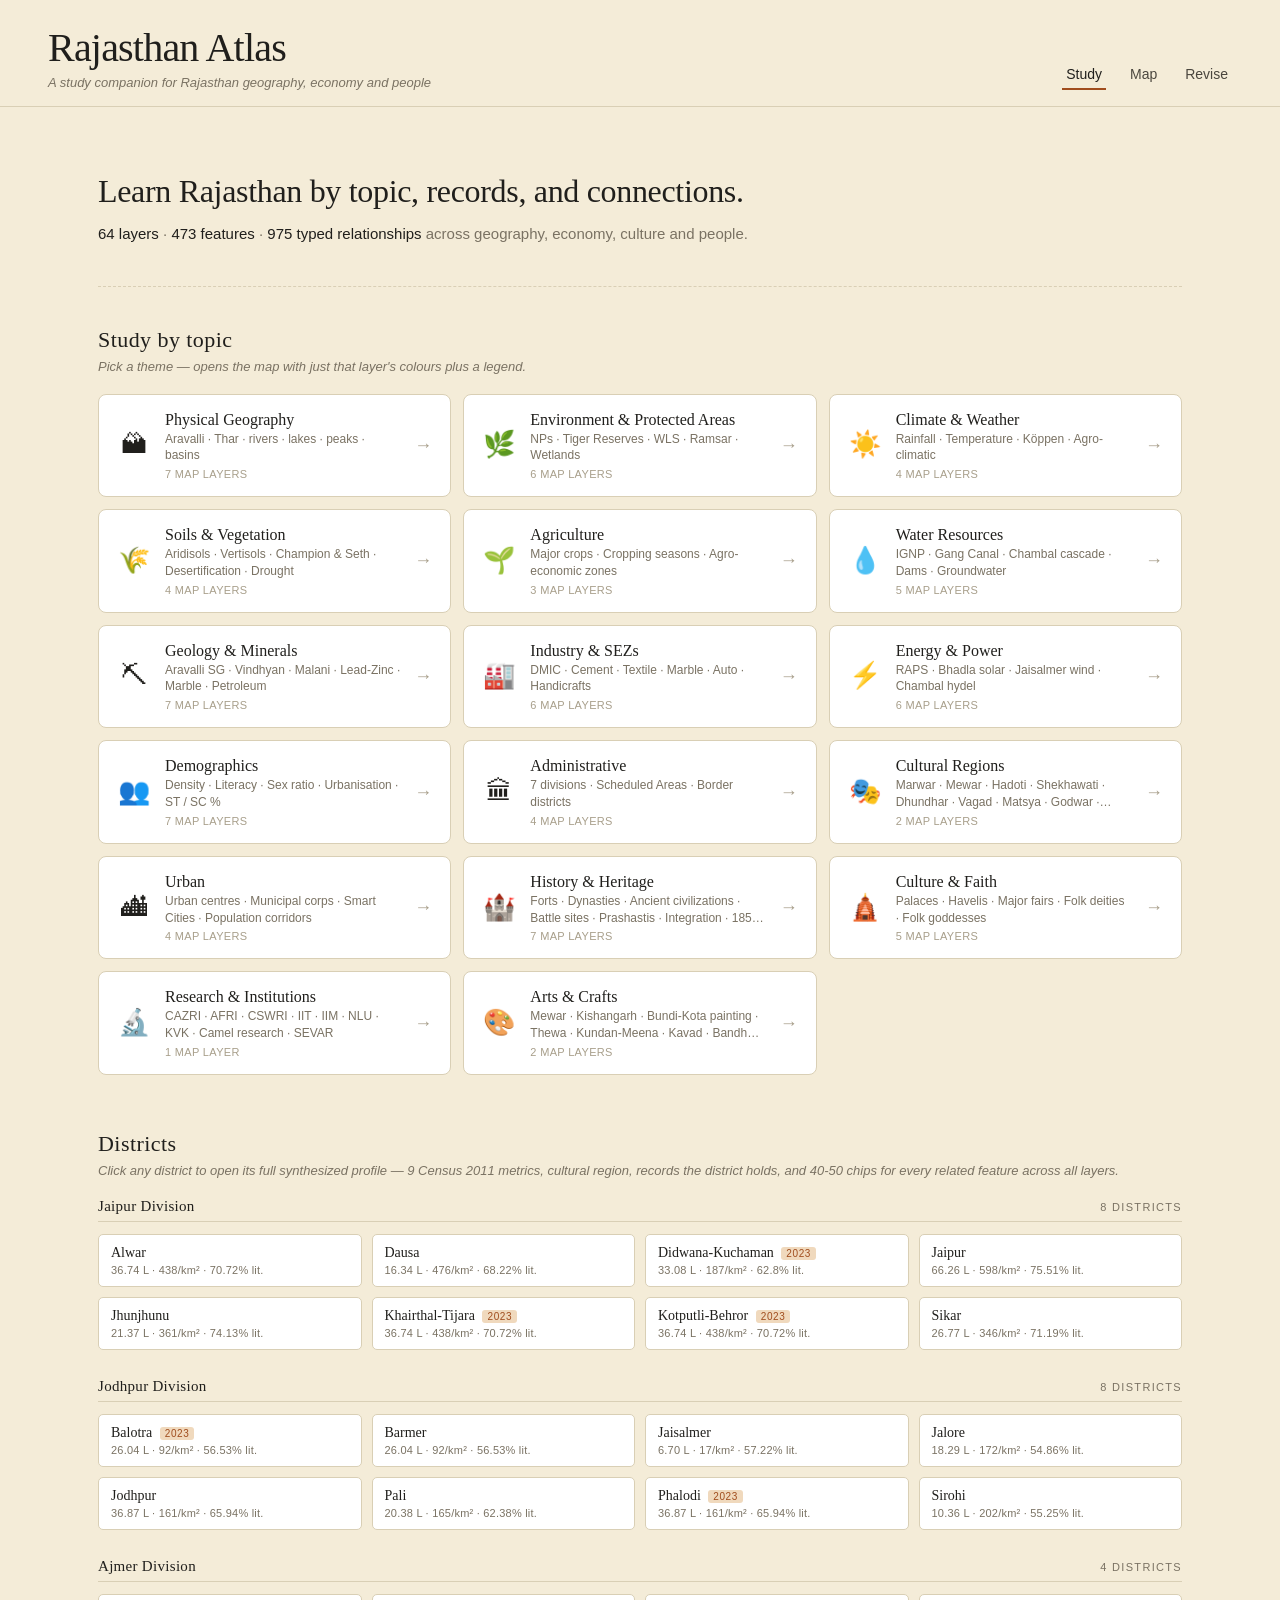
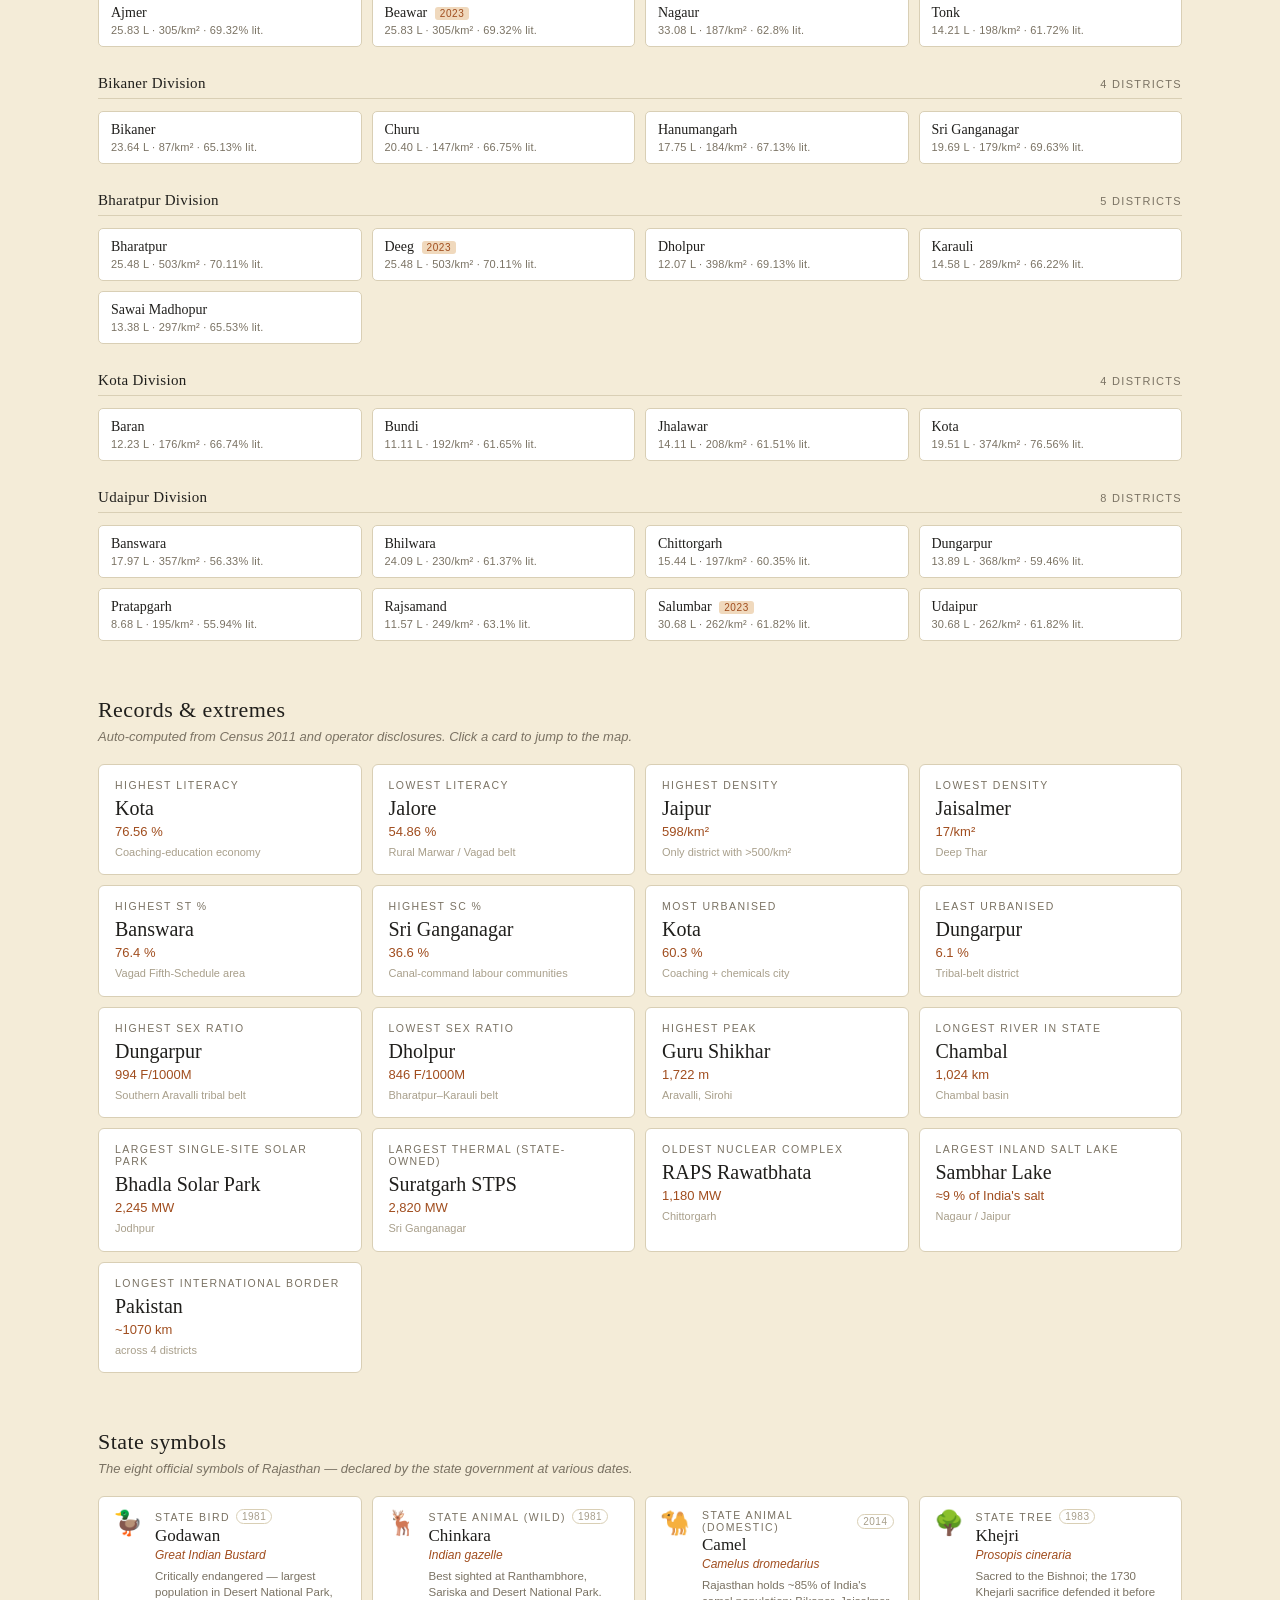
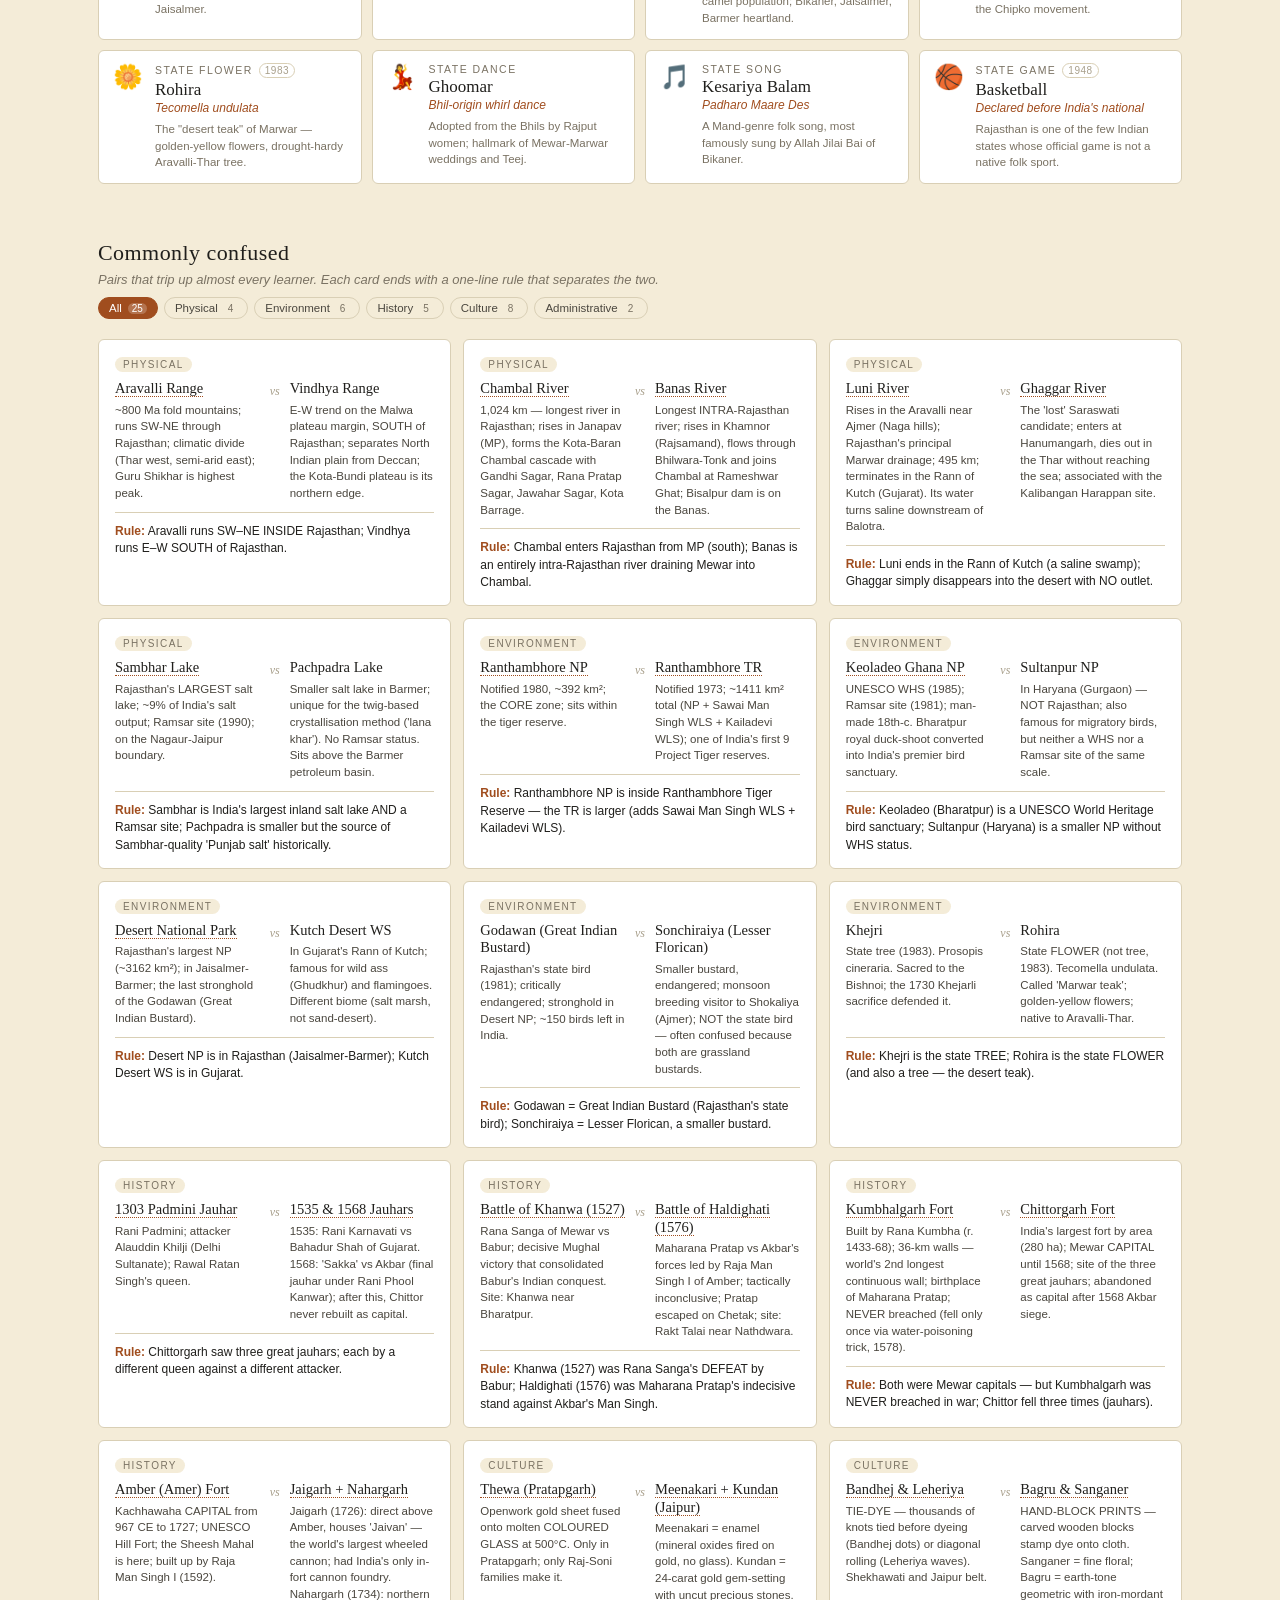
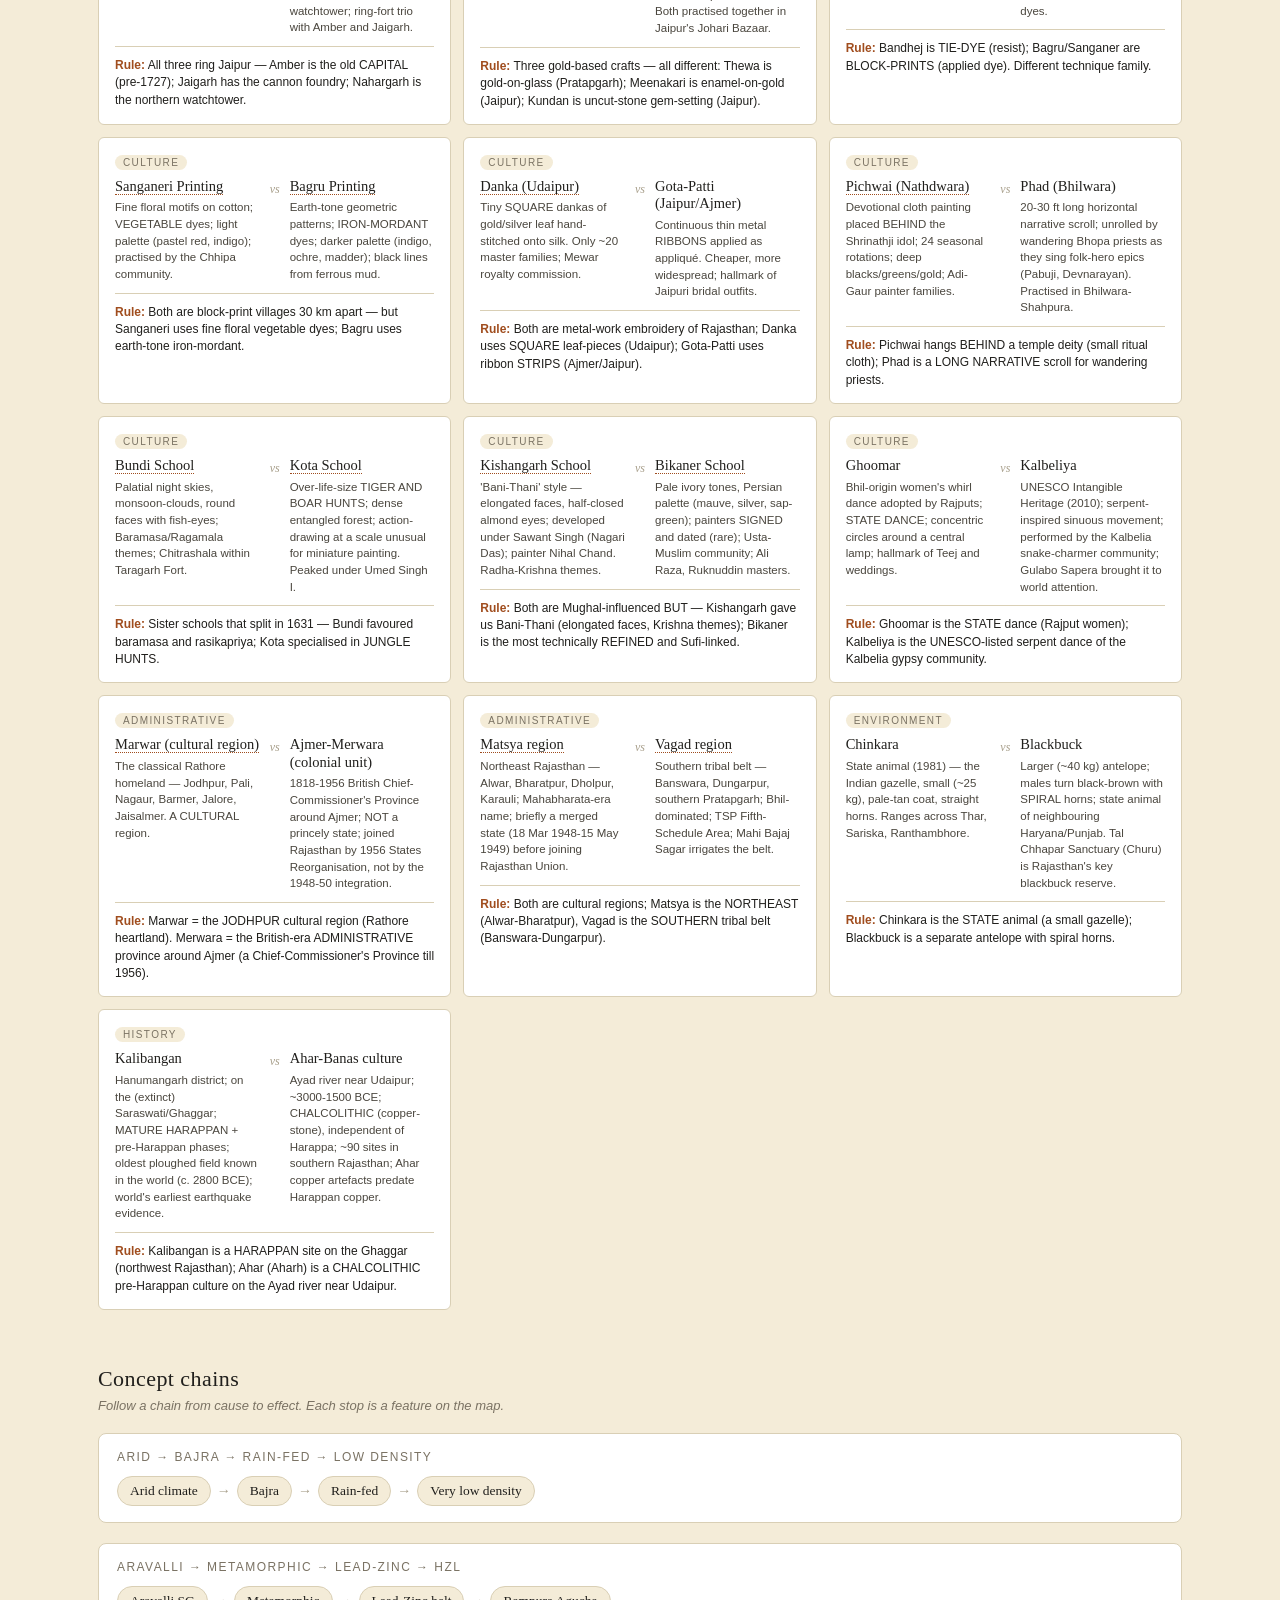
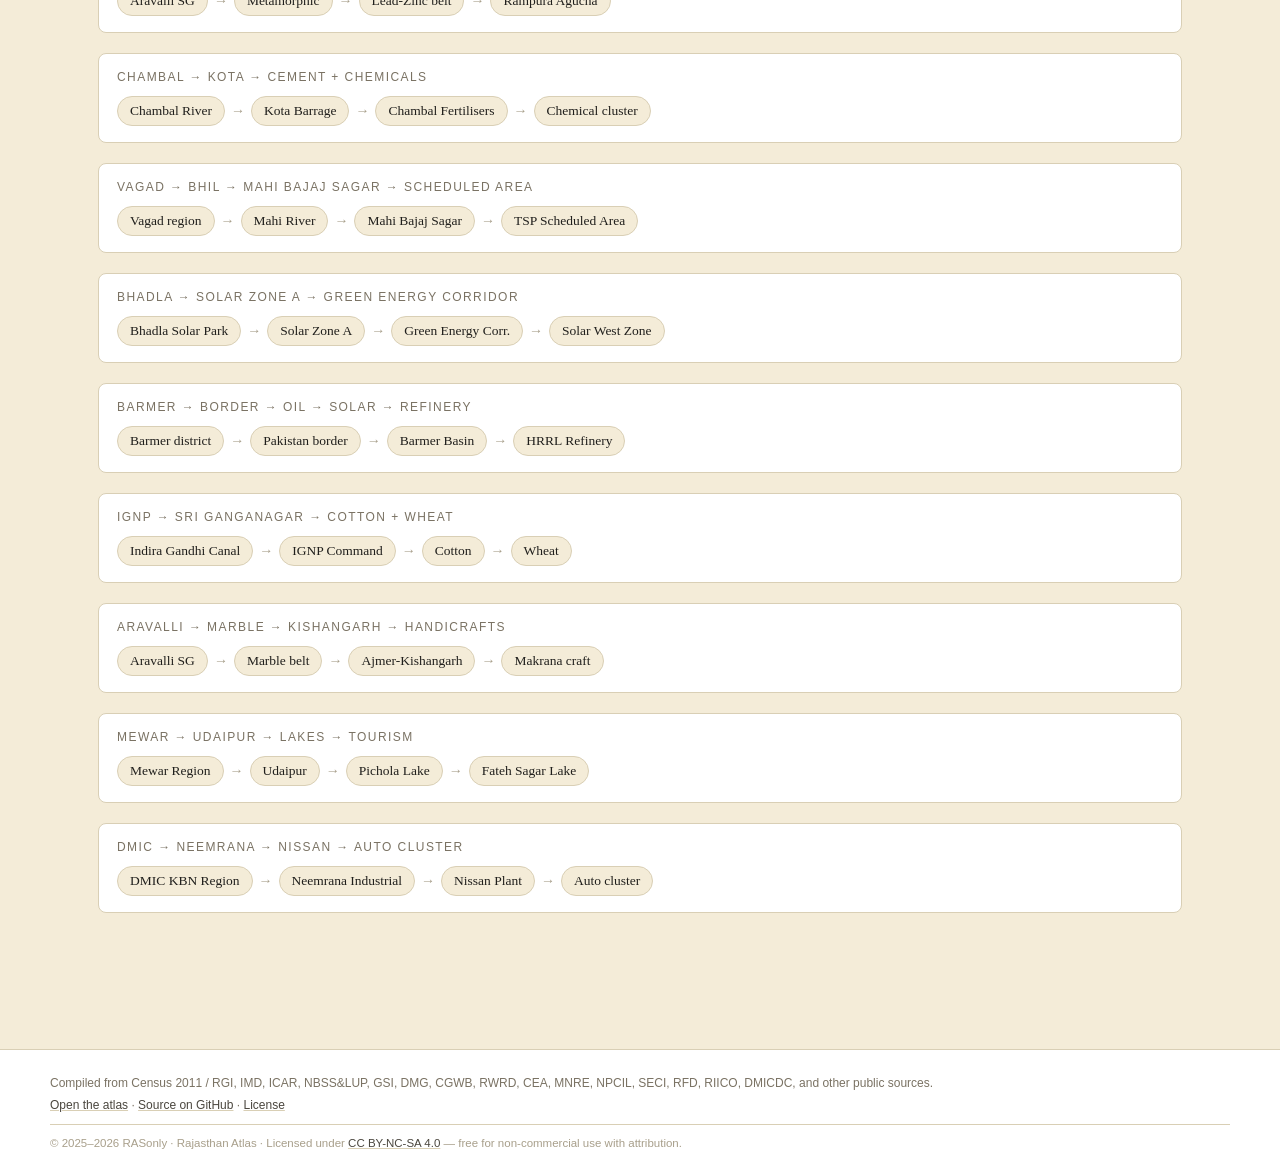
==== index.html @ 323b415a "Map: remove Presets tab; brand: RASonly across attribution Two related simplifications:  1. Map laye" ====
<!doctype html>
<html lang="en">
<head>
  <meta charset="utf-8" />
  <meta name="viewport" content="width=device-width, initial-scale=1" />
  <title>Rajasthan Atlas — Study Companion</title>
  <meta name="description" content="A study companion for Rajasthan geography, economy and people — 64 layers, 473 features, 975 cross-links." />

  <link rel="stylesheet" href="atlas/ui/styles/theme.css" />
  <link rel="stylesheet" href="atlas/ui/components/study.css" />
</head>
<body class="study-body">

  <header class="study-header">
    <div class="study-brand">
      <h1>Rajasthan Atlas</h1>
      <div class="study-subtitle">A study companion for Rajasthan geography, economy and people</div>
    </div>
    <nav class="study-nav">
      <a href="./" class="active">Study</a>
      <a href="./map.html">Map</a>
      <a href="./map.html?revise=1">Revise</a>
    </nav>
  </header>

  <main class="study-main">

    <section class="study-hero">
      <h2 class="study-hero-title">Learn Rajasthan by topic, records, and connections.</h2>
      <p class="study-hero-sub"><strong>64 layers</strong> · <strong>473 features</strong> · <strong>975 typed relationships</strong> across geography, economy, culture and people.</p>
    </section>

    <section class="study-section" id="topics-section">
      <div class="study-section-head">
        <h2>Study by topic</h2>
        <p class="study-section-hint">Pick a theme — opens the map with just that layer's colours plus a legend.</p>
      </div>
      <div class="topic-grid" id="topic-grid"></div>
    </section>

    <section class="study-section" id="districts-section">
      <div class="study-section-head">
        <h2>Districts</h2>
        <p class="study-section-hint">Click any district to open its full synthesized profile — 9 Census 2011 metrics, cultural region, records the district holds, and 40&#8209;50 chips for every related feature across all layers.</p>
      </div>
      <div class="district-directory" id="district-directory"></div>
    </section>

    <section class="study-section" id="records-section">
      <div class="study-section-head">
        <h2>Records &amp; extremes</h2>
        <p class="study-section-hint">Auto-computed from Census 2011 and operator disclosures. Click a card to jump to the map.</p>
      </div>
      <div class="record-grid" id="record-grid"></div>
    </section>

    <section class="study-section" id="symbols-section">
      <div class="study-section-head">
        <h2>State symbols</h2>
        <p class="study-section-hint">The eight official symbols of Rajasthan — declared by the state government at various dates.</p>
      </div>
      <div class="symbol-grid" id="symbol-grid"></div>
    </section>

    <section class="study-section" id="confusions-section">
      <div class="study-section-head">
        <h2>Commonly confused</h2>
        <p class="study-section-hint">Pairs that trip up almost every learner. Each card ends with a one-line rule that separates the two.</p>
        <div class="confusion-filters" id="confusion-filters"></div>
      </div>
      <div class="confusion-grid" id="confusion-grid"></div>
    </section>

    <section class="study-section" id="chains-section">
      <div class="study-section-head">
        <h2>Concept chains</h2>
        <p class="study-section-hint">Follow a chain from cause to effect. Each stop is a feature on the map.</p>
      </div>
      <div class="chain-list" id="chain-list"></div>
    </section>

  </main>

  <footer class="study-footer">
    <div class="study-footer-inner">
      <p>Compiled from Census 2011 / RGI, IMD, ICAR, NBSS&amp;LUP, GSI, DMG, CGWB, RWRD, CEA, MNRE, NPCIL, SECI, RFD, RIICO, DMICDC, and other public sources.</p>
      <p><a href="./map.html">Open the atlas</a> · <a href="https://github.com/thefundabox/Rajasthan-Atlas">Source on GitHub</a> · <a href="./LICENSE">License</a></p>
      <p class="study-footer-copyright">© 2025–2026 RASonly · Rajasthan Atlas · Licensed under <a href="https://creativecommons.org/licenses/by-nc-sa/4.0/" rel="license">CC BY-NC-SA 4.0</a> — free for non-commercial use with attribution.</p>
    </div>
  </footer>

  <script type="module" src="atlas/study/StudyHome.js"></script>
</body>
</html>
---- atlas/ui/styles/theme.css ----
/* ============================================================================
 * Design tokens — the single source of truth for colour, typography, spacing.
 * NatGeo-inspired warm-neutral base; muted spot colours for cartographic
 * identity; expressive strokes over saturated fills.
 * ==========================================================================*/

:root {
  /* -- Paper and ink --------------------------------------------------- */
  --paper:            #f4ecd8;   /* main paper substrate — warm cream */
  --paper-warm:       #ede2c4;   /* deeper paper — used behind cards */
  --paper-tinted:     #faf3e0;   /* faint tint for panels */
  --card:             #ffffff;
  --card-quiet:       #fbf6e9;   /* subtle card background */
  --map-bg:           #f7efdb;   /* the map's canvas */
  --water:            #d6e5ed;   /* pale water shade */

  --ink:              #201f1c;
  --ink-2:            #4a463e;   /* body secondary */
  --ink-3:            #7a7263;   /* meta */
  --ink-4:            #a89f8b;   /* faint */
  --ink-inv:          #ffffff;

  --hair:             #d9cfb5;   /* hairline dividers */
  --rule:             #b5a685;   /* stronger rule */
  --stroke-district:  #7a6c4f;

  /* -- Accent / cartographic identity --------------------------------- */
  --accent:           #a04d1e;   /* burnt sienna — attention accent */
  --accent-soft:      #e8c7a0;
  --gold:             #b8892c;   /* UNESCO halo */
  --gold-soft:        #e9d69f;

  --sel:              #a04d1e;
  --sel-bg:           #f0d9bd;

  /* -- Cartographic symbology (aligned with atlas.css) ---------------- */
  --sym-np:           #2f5f3d;   /* National Park — dark forest green */
  --sym-np-soft:      #cfe1d3;
  --sym-tr:           #b95119;   /* Tiger Reserve — atlas orange */
  --sym-tr-soft:      #f4c9a4;
  --sym-wls:          #6e9860;   /* Wildlife Sanctuary — sage green */
  --sym-wls-soft:     #d4e5c9;
  --sym-ramsar:       #2c5da8;   /* Ramsar — atlas blue */
  --sym-ramsar-soft:  #c5d7ef;
  --sym-wetland:      #2e8a9c;   /* Wetland — teal */
  --sym-wetland-soft: #c1e0e5;
  --sym-biosphere:    #7a4a9c;
  --sym-biosphere-soft:#dccbe6;

  /* -- Division palette (subdued for choropleth) ---------------------- */
  --div-Ajmer:        #c4885a;
  --div-Bharatpur:    #9ab778;
  --div-Bikaner:      #d1b76a;
  --div-Jaipur:       #8ea1c1;
  --div-Jodhpur:      #c99a68;
  --div-Kota:         #a684b0;
  --div-Udaipur:      #7ba9a0;

  /* -- Typography ----------------------------------------------------- */
  --serif:            "Iowan Old Style","Palatino Linotype","Palatino","Book Antiqua",Georgia,"Times New Roman",serif;
  --sans:             -apple-system,BlinkMacSystemFont,"Segoe UI","SF Pro Text","Helvetica Neue","Inter",Arial,sans-serif;
  --mono:             ui-monospace,"SF Mono","Menlo","Consolas",monospace;
  --small-caps-letter-spacing: 0.09em;

  /* Type scale (based on 14px root). Named so intent is legible. */
  --t-hero:           28px;
  --t-title:          22px;
  --t-lede:           17px;
  --t-body:           14px;
  --t-small:          12.5px;
  --t-meta:           11px;
  --t-caps:           10.5px;

  /* -- Layout ---------------------------------------------------------- */
  --sp-1: 4px;   --sp-2: 8px;   --sp-3: 12px;  --sp-4: 16px;
  --sp-5: 20px;  --sp-6: 28px;  --sp-8: 40px;  --sp-10: 56px;

  --rad-sm: 3px;
  --rad-md: 5px;
  --rad-lg: 10px;
  --rad-pill: 999px;

  --shadow-card:      0 1px 2px rgba(32,31,28,0.05), 0 6px 18px rgba(32,31,28,0.08);
  --shadow-float:     0 2px 4px rgba(32,31,28,0.06), 0 10px 30px rgba(32,31,28,0.10);
  --shadow-tip:       0 3px 10px rgba(32,31,28,0.14);

  --focus-ring:       0 0 0 2px var(--card), 0 0 0 4px var(--accent);

  --motion-fast:      120ms;
  --motion-base:      180ms;
  --motion-slow:      260ms;
  --ease:             cubic-bezier(0.4, 0.0, 0.2, 1);

  /* Layer style hooks (used by generic Renderer). */
  --layer-districts-fill:   var(--paper-warm);
  --layer-districts-stroke: var(--stroke-district);
}

/* ---- Dark theme (evening reading) ---------------------------------- */
.theme-dark {
  --paper:            #17191d;
  --paper-warm:       #1c1f24;
  --paper-tinted:     #202329;
  --card:             #22262c;
  --card-quiet:       #1c1f24;
  --map-bg:           #191b1f;
  --water:            #253038;

  --ink:              #eee1c8;
  --ink-2:            #c4b89e;
  --ink-3:            #8b8371;
  --ink-4:            #63604e;

  --hair:             #33363d;
  --rule:             #4d4a3e;
  --stroke-district:  #8a7d5c;

  --accent:           #e6a25c;
  --accent-soft:      #4d3620;
  --gold:             #e5c67a;
  --gold-soft:        #4a3d1e;

  --sel:              #e6a25c;
  --sel-bg:           #4a3620;

  --sym-np-soft:      #26362a;
  --sym-tr-soft:      #46281a;
  --sym-wls-soft:     #2b3627;
  --sym-ramsar-soft:  #1e2c46;
  --sym-wetland-soft: #1c353b;
  --sym-biosphere-soft:#332644;

  --div-Ajmer:        #a06d46;
  --div-Bharatpur:    #6c8556;
  --div-Bikaner:      #98814b;
  --div-Jaipur:       #5a728e;
  --div-Jodhpur:      #a17148;
  --div-Kota:         #7d5f8a;
  --div-Udaipur:      #567a74;

  --shadow-card:      0 1px 3px rgba(0,0,0,0.5), 0 6px 20px rgba(0,0,0,0.5);
  --shadow-float:     0 2px 6px rgba(0,0,0,0.5), 0 12px 32px rgba(0,0,0,0.6);
  --shadow-tip:       0 3px 12px rgba(0,0,0,0.6);
}

/* ---- Print theme (paper mode) --------------------------------------- */
.theme-print {
  --paper:            #ffffff;
  --paper-warm:       #f7f7f2;
  --paper-tinted:     #ffffff;
  --card:             #ffffff;
  --card-quiet:       #f5f5f0;
  --map-bg:           #ffffff;
  --water:            #eaf0f3;

  --ink:              #111111;
  --ink-2:            #333333;
  --ink-3:            #666666;
  --ink-4:            #999999;

  --hair:             #cccccc;
  --rule:             #666666;
  --stroke-district:  #333333;

  --accent:           #333333;
  --accent-soft:      #eeeeee;
  --gold:             #877432;
  --gold-soft:        #eee5c9;

  --shadow-card:      none;
  --shadow-float:     none;
  --shadow-tip:       none;
}

/* ---- High-contrast (WCAG AAA) --------------------------------------- */
.theme-hc {
  --paper:            #000000;
  --paper-warm:       #0a0a0a;
  --paper-tinted:     #111111;
  --card:             #000000;
  --card-quiet:       #0f0f0f;
  --map-bg:           #000000;
  --water:            #002244;

  --ink:              #ffffff;
  --ink-2:            #ffff00;
  --ink-3:            #d9d9d9;
  --ink-4:            #999999;

  --hair:             #ffffff;
  --rule:             #ffffff;
  --stroke-district:  #ffffff;

  --accent:           #ffff00;
  --accent-soft:      #333300;
  --sel:              #ffff00;
  --sel-bg:           #666600;

  --sym-np:           #00ff66;
  --sym-tr:           #ff8800;
  --sym-wls:          #66ff33;
  --sym-ramsar:       #33ccff;
  --sym-wetland:      #00ffcc;
  --sym-biosphere:    #cc66ff;
  --gold:             #ffff00;
}
---- atlas/ui/components/study.css ----
/* ============================================================================
 *  Study Home — landing page for the atlas study companion.
 *  Editorial paper aesthetic; mobile-first; no map, no atlas chrome.
 * ==========================================================================*/

.study-body {
  margin: 0;
  padding: 0;
  background: var(--paper, #f4ecd8);
  color: var(--ink, #2d2823);
  font-family: var(--serif, "Iowan Old Style", "Palatino Linotype", "Book Antiqua", serif);
  min-height: 100vh;
  display: flex;
  flex-direction: column;
}

/* -- Header ------------------------------------------------------- */
.study-header {
  padding: 24px clamp(20px, 5vw, 48px) 16px;
  border-bottom: 1px solid var(--hair, rgba(0, 0, 0, 0.12));
  display: flex;
  justify-content: space-between;
  align-items: flex-end;
  gap: 20px;
  flex-wrap: wrap;
  background: var(--paper);
}
.study-brand h1 {
  margin: 0;
  font-family: var(--serif);
  font-size: clamp(28px, 4vw, 40px);
  font-weight: 500;
  letter-spacing: -0.02em;
  color: var(--ink);
}
.study-subtitle {
  margin-top: 4px;
  font-family: var(--sans, "Inter", "Helvetica Neue", Helvetica, Arial, sans-serif);
  font-size: 13px;
  color: var(--ink-3, #6d6558);
  font-style: italic;
}
.study-nav {
  display: flex;
  gap: 20px;
  align-items: center;
}
.study-nav a {
  color: var(--ink-2, #4a4438);
  text-decoration: none;
  font-family: var(--sans);
  font-size: 14px;
  padding: 6px 4px;
  border-bottom: 2px solid transparent;
  transition: color 0.15s, border-color 0.15s;
}
.study-nav a:hover { color: var(--ink); }
.study-nav a.active {
  color: var(--ink);
  border-bottom-color: var(--accent, #8b5a2b);
}

/* -- Main ------------------------------------------------------- */
.study-main {
  max-width: 1180px;
  margin: 0 auto;
  padding: 40px clamp(20px, 5vw, 48px) 80px;
  flex: 1;
  width: 100%;
  box-sizing: border-box;
}

.study-hero {
  padding: 24px 0 40px;
  border-bottom: 1px dashed var(--hair);
  margin-bottom: 40px;
}
.study-hero-title {
  margin: 0;
  font-size: clamp(22px, 3vw, 32px);
  font-weight: 500;
  letter-spacing: -0.01em;
  color: var(--ink);
  max-width: 42ch;
  line-height: 1.25;
}
.study-hero-sub {
  margin: 12px 0 0;
  font-family: var(--sans);
  font-size: 15px;
  color: var(--ink-3);
  line-height: 1.5;
}
.study-hero-sub strong {
  color: var(--ink);
  font-weight: 500;
}

/* -- Section shell ---------------------------------------------- */
.study-section {
  margin-bottom: 56px;
}
.study-section-head {
  margin-bottom: 20px;
}
.study-section-head h2 {
  margin: 0;
  font-family: var(--serif);
  font-size: 22px;
  font-weight: 500;
  letter-spacing: 0.02em;
  color: var(--ink);
}
.study-section-hint {
  margin: 6px 0 0;
  font-family: var(--sans);
  font-size: 13px;
  color: var(--ink-3);
  font-style: italic;
}

/* -- Topic grid ------------------------------------------------- */
.topic-grid {
  display: grid;
  grid-template-columns: repeat(auto-fill, minmax(280px, 1fr));
  gap: 12px;
}
.topic-card {
  display: flex;
  align-items: center;
  gap: 14px;
  padding: 16px 18px;
  background: var(--card, #faf5e7);
  border: 1px solid var(--hair);
  border-radius: 8px;
  text-decoration: none;
  color: inherit;
  transition: border-color 0.15s, transform 0.15s, box-shadow 0.15s;
  cursor: pointer;
}
.topic-card:hover {
  border-color: var(--accent, #8b5a2b);
  transform: translateY(-1px);
  box-shadow: 0 3px 12px rgba(0, 0, 0, 0.06);
}
.topic-icon {
  font-size: 26px;
  line-height: 1;
  flex-shrink: 0;
  width: 34px;
  text-align: center;
}
.topic-body {
  flex: 1;
  min-width: 0;
}
.topic-title {
  margin: 0;
  font-family: var(--serif);
  font-size: 16px;
  font-weight: 500;
  color: var(--ink);
  letter-spacing: 0;
}
.topic-blurb {
  margin: 2px 0 0;
  font-family: var(--sans);
  font-size: 12px;
  color: var(--ink-3);
  line-height: 1.4;
  overflow: hidden;
  text-overflow: ellipsis;
  display: -webkit-box;
  -webkit-line-clamp: 2;
  -webkit-box-orient: vertical;
}
.topic-meta {
  margin-top: 4px;
  font-family: var(--sans);
  font-size: 11px;
  color: var(--ink-4, #948a7d);
  letter-spacing: 0.03em;
  text-transform: uppercase;
}
.topic-arrow {
  color: var(--ink-4);
  font-size: 18px;
  flex-shrink: 0;
  transition: color 0.15s, transform 0.15s;
}
.topic-card:hover .topic-arrow {
  color: var(--accent, #8b5a2b);
  transform: translateX(2px);
}

/* -- Records grid ----------------------------------------------- */
.record-grid {
  display: grid;
  grid-template-columns: repeat(auto-fill, minmax(220px, 1fr));
  gap: 10px;
}
.record-card {
  display: block;
  padding: 14px 16px;
  background: var(--card);
  border: 1px solid var(--hair);
  border-radius: 6px;
  text-decoration: none;
  color: inherit;
  transition: border-color 0.15s, transform 0.15s;
}
.record-card:hover {
  border-color: var(--accent, #8b5a2b);
  transform: translateY(-1px);
}
.record-label {
  font-family: var(--sans);
  font-size: 10.5px;
  letter-spacing: 0.14em;
  text-transform: uppercase;
  color: var(--ink-3);
  margin-bottom: 6px;
}
.record-big {
  font-family: var(--serif);
  font-size: 20px;
  font-weight: 500;
  color: var(--ink);
  line-height: 1.15;
}
.record-sub {
  font-family: var(--sans);
  font-size: 13px;
  color: var(--accent, #8b5a2b);
  margin-top: 4px;
  font-weight: 500;
}
.record-foot {
  font-family: var(--sans);
  font-size: 11px;
  color: var(--ink-4);
  margin-top: 6px;
  line-height: 1.4;
}

/* -- State symbols --------------------------------------------- */
.symbol-grid {
  display: grid;
  grid-template-columns: repeat(auto-fill, minmax(240px, 1fr));
  gap: 10px;
}
.symbol-card {
  display: flex;
  gap: 12px;
  padding: 12px 14px;
  background: var(--card);
  border: 1px solid var(--hair);
  border-radius: 6px;
  align-items: flex-start;
}
.symbol-icon {
  font-size: 24px;
  line-height: 1;
  flex-shrink: 0;
  margin-top: 2px;
}
.symbol-body {
  flex: 1;
  min-width: 0;
}
.symbol-label {
  font-family: var(--sans);
  font-size: 10.5px;
  letter-spacing: 0.14em;
  text-transform: uppercase;
  color: var(--ink-3);
  display: flex;
  align-items: center;
  gap: 6px;
}
.symbol-year {
  font-size: 10px;
  letter-spacing: 0.05em;
  padding: 1px 5px;
  border: 1px solid var(--hair);
  border-radius: 8px;
  color: var(--ink-4);
  font-weight: 500;
  text-transform: none;
}
.symbol-name {
  font-family: var(--serif);
  font-size: 17px;
  font-weight: 500;
  color: var(--ink);
  line-height: 1.15;
  margin-top: 2px;
}
.symbol-sub {
  font-family: var(--sans);
  font-size: 12px;
  color: var(--accent, #8b5a2b);
  margin-top: 2px;
  font-style: italic;
}
.symbol-foot {
  font-family: var(--sans);
  font-size: 11.5px;
  color: var(--ink-3);
  margin-top: 6px;
  line-height: 1.45;
}

/* -- Commonly confused ----------------------------------------- */
.confusion-filters {
  display: flex;
  flex-wrap: wrap;
  gap: 6px;
  margin-top: 10px;
}
.confusion-filter {
  padding: 4px 10px;
  background: transparent;
  border: 1px solid var(--hair);
  border-radius: 14px;
  font-family: var(--sans);
  font-size: 11.5px;
  color: var(--ink-2);
  cursor: pointer;
  transition: background 0.15s, border-color 0.15s, color 0.15s;
  display: inline-flex;
  align-items: center;
  gap: 6px;
}
.confusion-filter:hover { border-color: var(--accent, #8b5a2b); color: var(--ink); }
.confusion-filter.is-active {
  background: var(--accent, #8b5a2b);
  border-color: var(--accent, #8b5a2b);
  color: white;
}
.confusion-filter-count {
  font-size: 10px;
  padding: 0 4px;
  border-radius: 6px;
  background: var(--paper);
  color: var(--ink-3);
}
.confusion-filter.is-active .confusion-filter-count { background: rgba(255,255,255,0.22); color: white; }

.confusion-grid {
  display: grid;
  grid-template-columns: repeat(auto-fill, minmax(340px, 1fr));
  gap: 12px;
}
.confusion-card {
  padding: 14px 16px;
  background: var(--card);
  border: 1px solid var(--hair);
  border-radius: 6px;
}
.confusion-head {
  margin-bottom: 8px;
}
.confusion-cat {
  font-family: var(--sans);
  font-size: 10px;
  letter-spacing: 0.14em;
  text-transform: uppercase;
  color: var(--ink-3);
  padding: 2px 8px;
  background: var(--paper);
  border-radius: 10px;
}
.confusion-body {
  display: grid;
  grid-template-columns: 1fr auto 1fr;
  gap: 10px;
  align-items: start;
}
.confusion-side {
  min-width: 0;
}
.confusion-name {
  font-family: var(--serif);
  font-size: 14.5px;
  font-weight: 500;
  color: var(--ink);
  line-height: 1.2;
  margin-bottom: 4px;
}
.confusion-name a {
  color: inherit;
  text-decoration: none;
  border-bottom: 1px dotted var(--accent, #8b5a2b);
}
.confusion-name a:hover { color: var(--accent, #8b5a2b); }
.confusion-dist {
  margin: 0;
  font-family: var(--sans);
  font-size: 11.5px;
  color: var(--ink-2);
  line-height: 1.45;
}
.confusion-vs {
  font-family: var(--serif);
  font-size: 12px;
  font-style: italic;
  color: var(--ink-4);
  padding-top: 4px;
}
.confusion-key {
  margin-top: 10px;
  padding-top: 10px;
  border-top: 1px solid var(--hair);
  font-family: var(--sans);
  font-size: 12px;
  color: var(--ink);
  line-height: 1.45;
}
.confusion-key strong {
  color: var(--accent, #8b5a2b);
  font-weight: 600;
}

/* -- Chain strips ----------------------------------------------- */
.chain-list {
  display: flex;
  flex-direction: column;
  gap: 20px;
}
.chain-wrap {
  padding: 16px 18px;
  background: var(--card);
  border: 1px solid var(--hair);
  border-radius: 8px;
}
.chain-title {
  margin: 0 0 12px;
  font-family: var(--sans);
  font-size: 12px;
  letter-spacing: 0.12em;
  text-transform: uppercase;
  color: var(--ink-3);
  font-weight: 500;
}
.chain-strip {
  display: flex;
  flex-wrap: wrap;
  align-items: center;
  gap: 8px 6px;
}
.chain-pill {
  padding: 6px 12px;
  background: var(--paper);
  border: 1px solid var(--hair);
  border-radius: 20px;
  text-decoration: none;
  color: var(--ink);
  font-family: var(--serif);
  font-size: 13.5px;
  transition: background 0.15s, border-color 0.15s, color 0.15s;
}
.chain-pill:hover {
  background: var(--accent, #8b5a2b);
  border-color: var(--accent, #8b5a2b);
  color: white;
}
.chain-arrow {
  color: var(--ink-4);
  font-size: 14px;
  font-weight: 300;
}

/* -- Footer ----------------------------------------------------- */
.study-footer {
  border-top: 1px solid var(--hair);
  padding: 20px clamp(20px, 5vw, 48px);
  background: var(--card);
}
.study-footer-inner {
  max-width: 1180px;
  margin: 0 auto;
  font-family: var(--sans);
  font-size: 12px;
  color: var(--ink-3);
  line-height: 1.5;
}
.study-footer p { margin: 4px 0; }
.study-footer-copyright {
  margin-top: 10px !important;
  padding-top: 10px;
  border-top: 1px solid var(--hair);
  font-size: 11.5px;
  color: var(--ink-4);
}
.study-footer a {
  color: var(--ink-2);
  text-decoration: underline;
  text-decoration-color: var(--hair);
}
.study-footer a:hover { color: var(--accent, #8b5a2b); }

/* -- Mobile tweaks ---------------------------------------------- */
@media (max-width: 600px) {
  .study-header {
    padding: 16px 20px 12px;
  }
  .study-nav {
    gap: 14px;
  }
  .study-brand h1 { font-size: 24px; }
  .study-subtitle { font-size: 12px; }
  .study-hero { padding: 16px 0 24px; margin-bottom: 24px; }
  .study-hero-title { font-size: 20px; }
  .study-hero-sub { font-size: 14px; }
  .study-section { margin-bottom: 40px; }
  .topic-grid { grid-template-columns: 1fr; }
  .record-grid { grid-template-columns: repeat(2, 1fr); }
  .symbol-grid { grid-template-columns: 1fr; }
  .confusion-grid { grid-template-columns: 1fr; }
  .confusion-body { grid-template-columns: 1fr; }
  .confusion-vs { text-align: center; padding: 4px 0; }
  .chain-title { font-size: 11px; }
  .chain-pill { font-size: 12.5px; padding: 5px 10px; }
}

/* Dark theme */
.theme-dark .study-body { background: #1e1e21; color: #e8e2d3; }
.theme-dark .study-header,
.theme-dark .study-footer { background: #26251f; }
.theme-dark .topic-card,
.theme-dark .record-card,
.theme-dark .symbol-card,
.theme-dark .confusion-card,
.theme-dark .chain-wrap { background: #2b2820; border-color: #3a3a3e; }
.theme-dark .symbol-year,
.theme-dark .confusion-filter,
.theme-dark .confusion-key { border-color: #3a3a3e; }
.theme-dark .confusion-cat,
.theme-dark .confusion-filter-count { background: #1e1e21; }
.theme-dark .chain-pill { background: #1e1e21; border-color: #3a3a3e; color: #e8e2d3; }

/* ── District directory ────────────────────────────────────────── */
.district-directory {
  display: flex; flex-direction: column;
  gap: 28px;
}
.division-group {}
.division-head {
  display: flex; justify-content: space-between; align-items: baseline;
  border-bottom: 1px solid var(--hair);
  padding-bottom: 6px;
  margin-bottom: 12px;
}
.division-name {
  font-family: var(--serif);
  font-size: 15px; font-weight: 500;
  color: var(--ink);
  letter-spacing: 0.02em;
}
.division-count {
  font-family: var(--sans);
  font-size: 11px;
  color: var(--ink-3);
  text-transform: uppercase;
  letter-spacing: 0.12em;
}
.district-grid {
  display: grid;
  grid-template-columns: repeat(auto-fill, minmax(220px, 1fr));
  gap: 10px;
}
.district-chip {
  display: flex; flex-direction: column;
  gap: 3px;
  padding: 10px 12px;
  background: var(--card);
  border: 1px solid var(--hair);
  border-radius: var(--rad-md);
  color: var(--ink);
  text-decoration: none;
  transition: background var(--motion-fast), border-color var(--motion-fast), transform var(--motion-fast);
}
.district-chip:hover {
  background: var(--card-quiet);
  border-color: var(--ink-4);
  transform: translateY(-1px);
}
.district-name {
  font-family: var(--serif);
  font-size: 14px;
  color: var(--ink);
}
.district-new-tag {
  display: inline-block;
  font-family: var(--sans);
  font-size: 10px;
  padding: 1px 5px;
  margin-left: 4px;
  background: var(--sel-bg, #f3ead0);
  color: var(--sel, #8a5a24);
  border-radius: 3px;
  letter-spacing: 0.06em;
  vertical-align: middle;
}
.district-meta {
  font-family: var(--sans);
  font-size: 11px;
  color: var(--ink-3);
  letter-spacing: 0.02em;
}
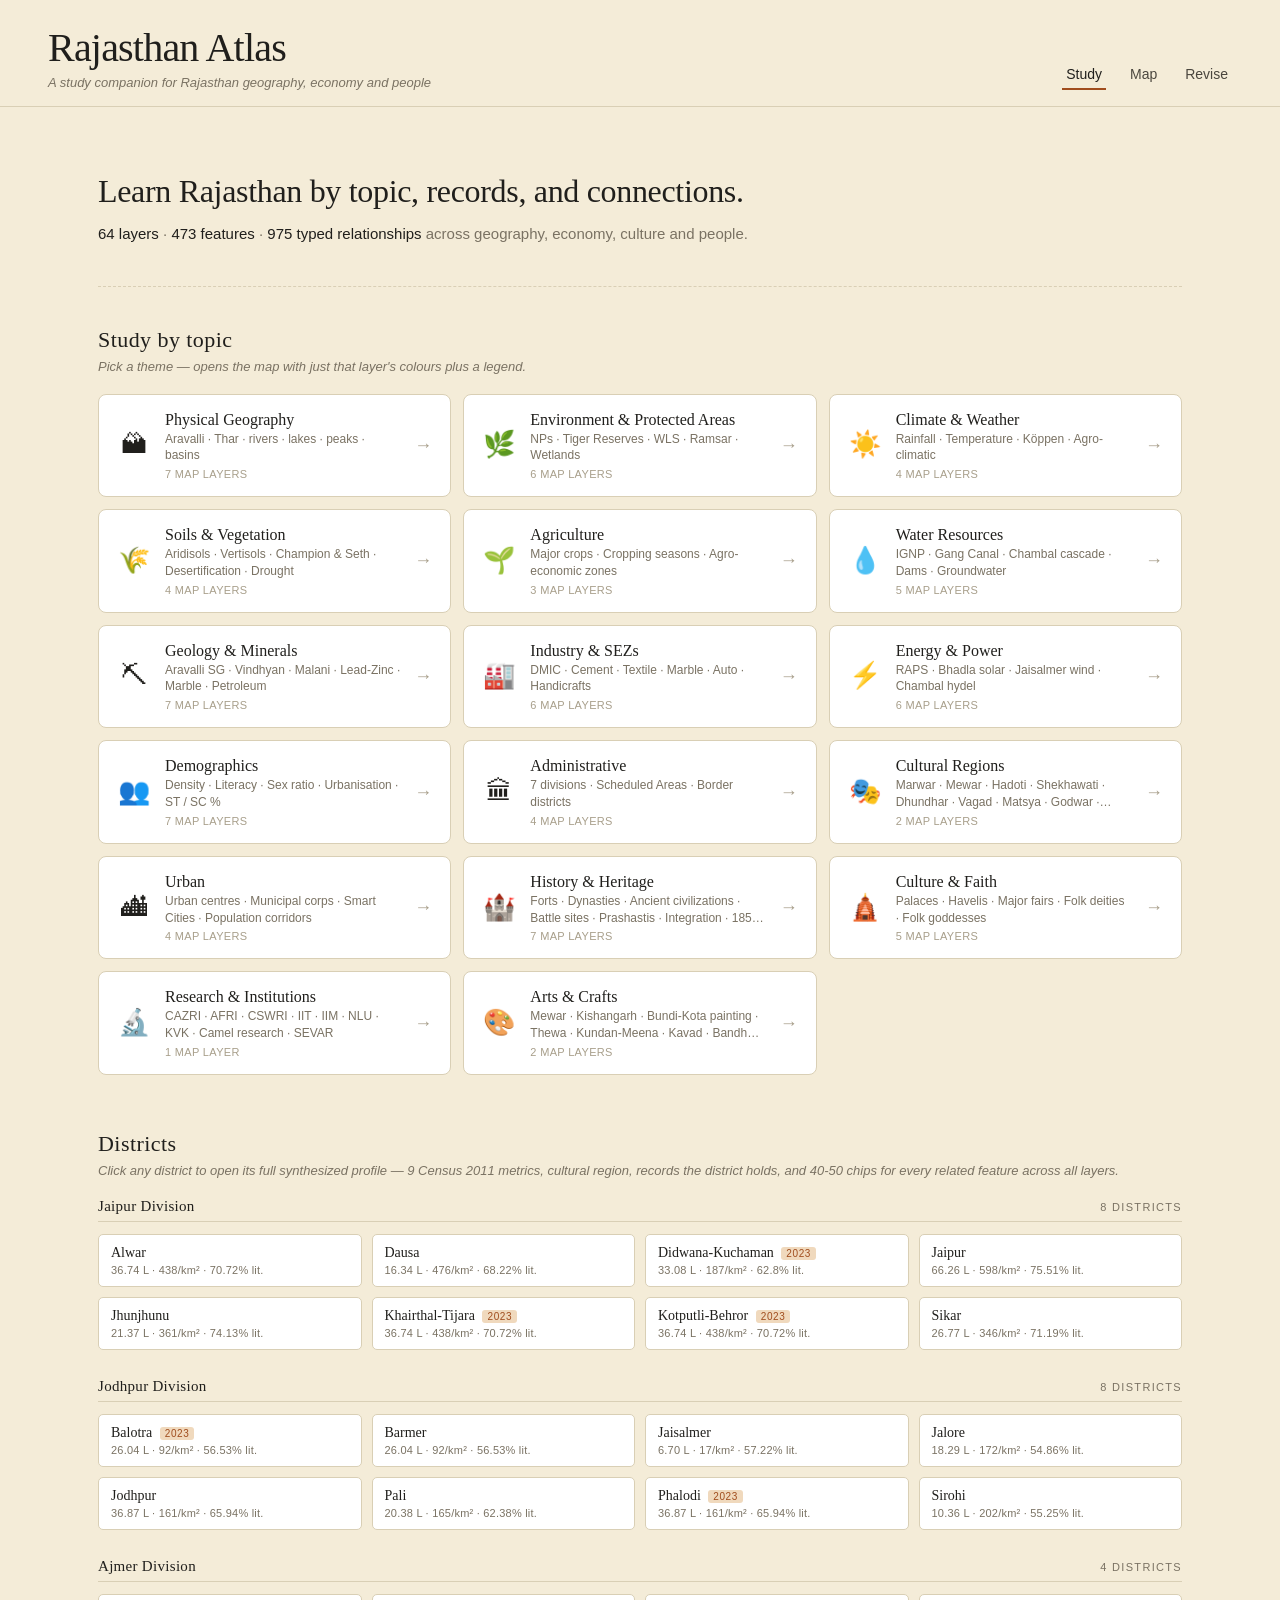
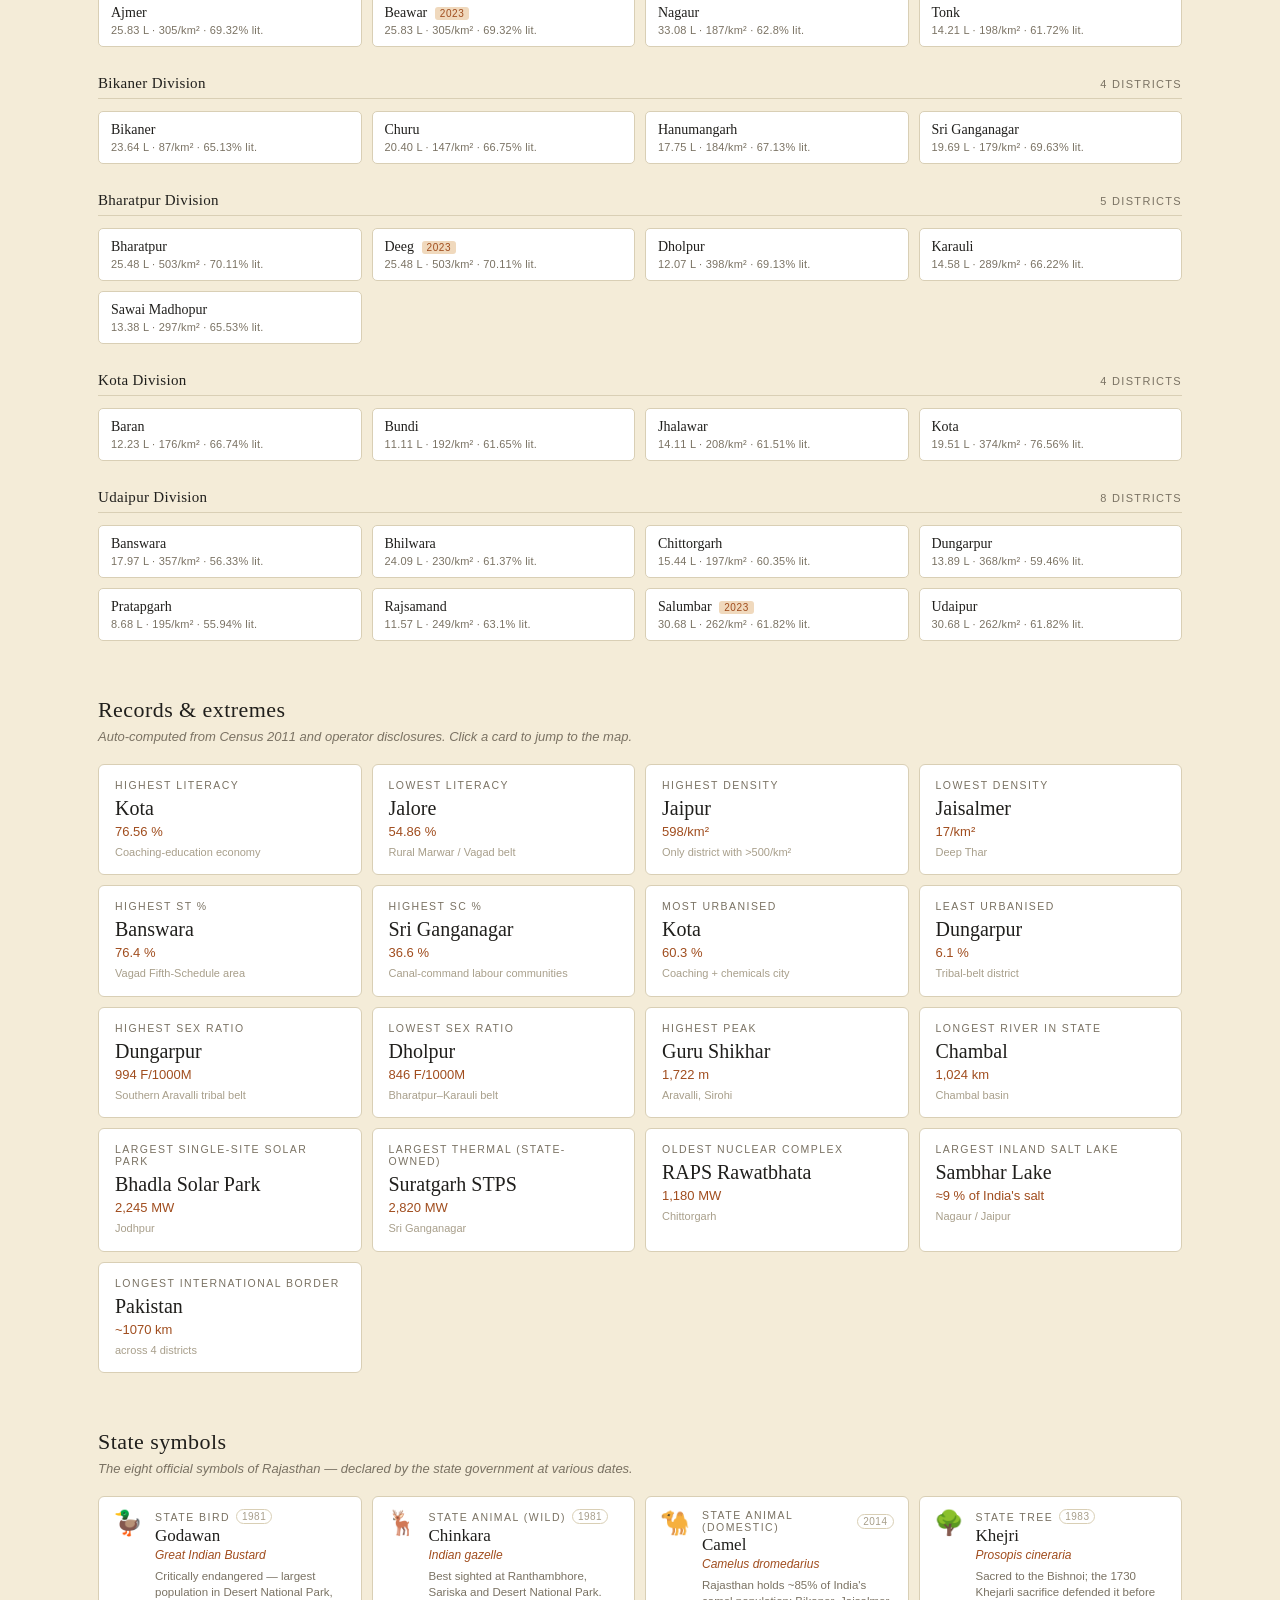
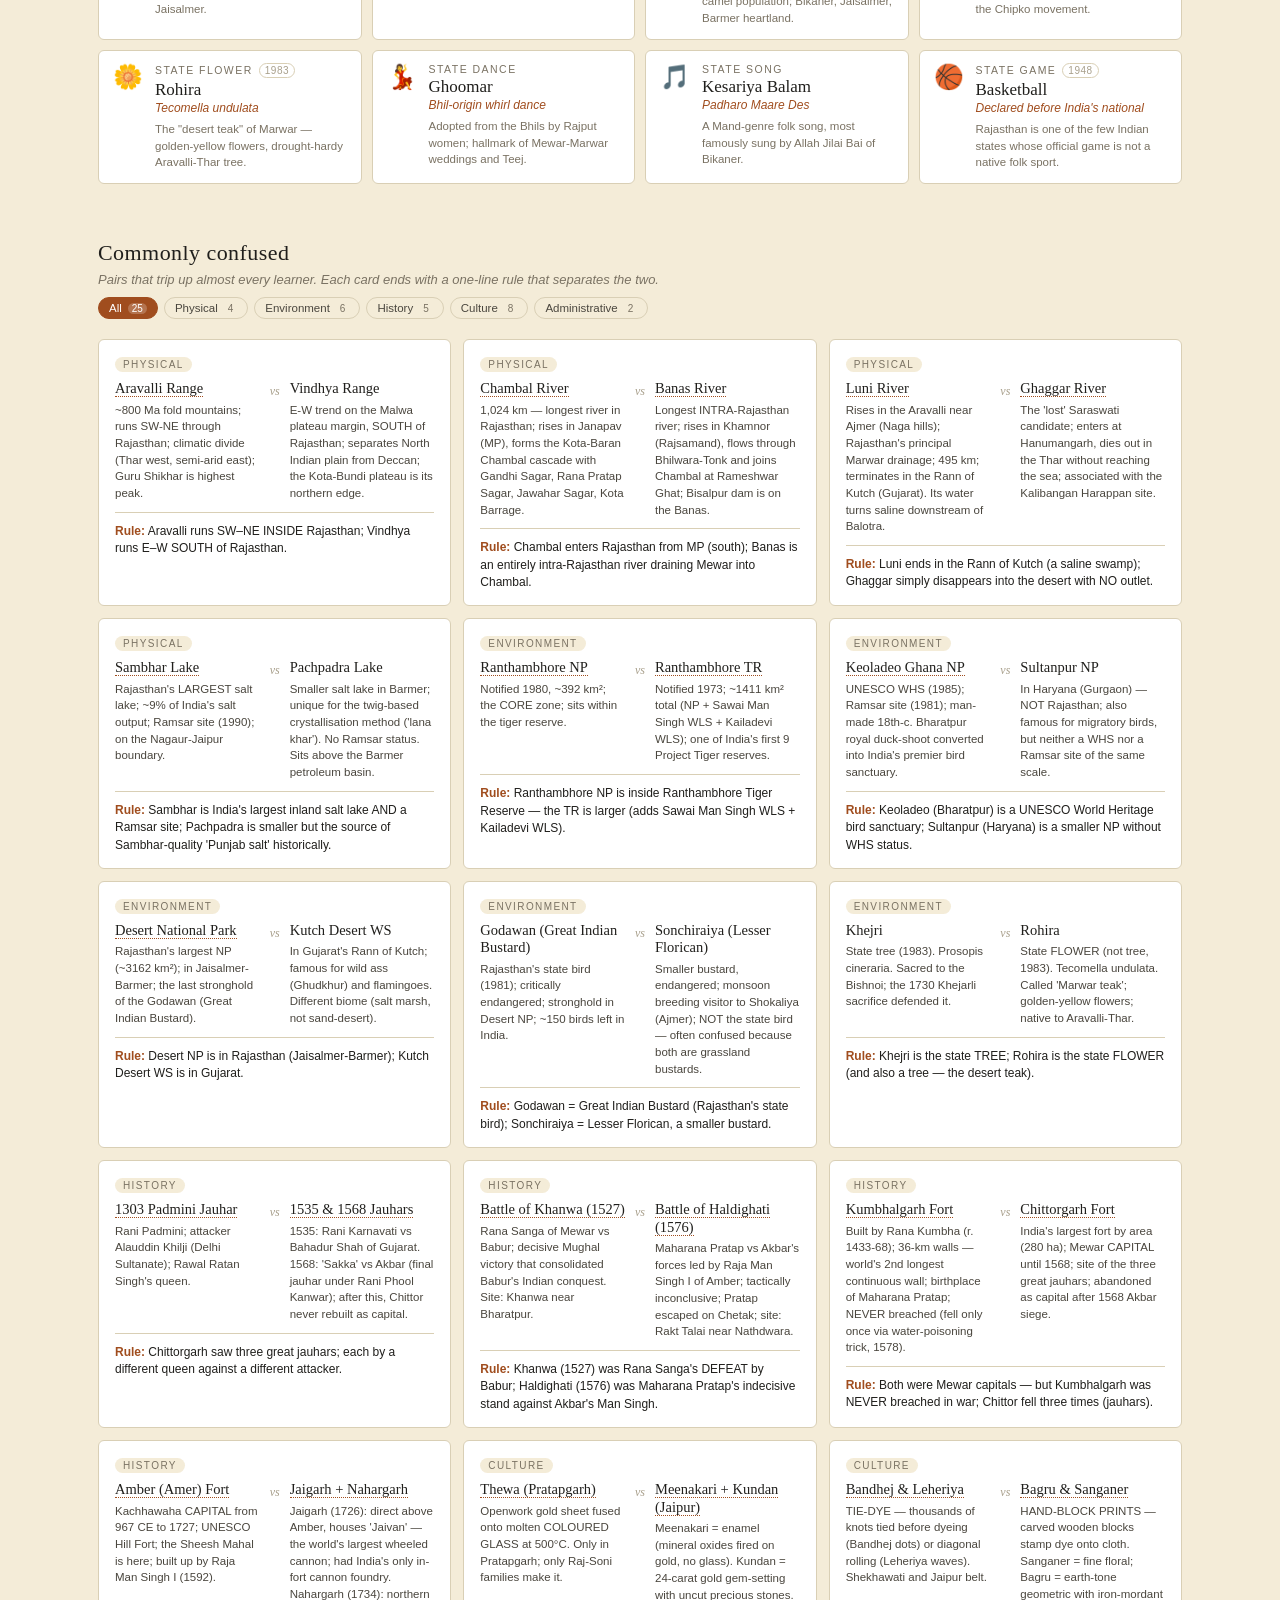
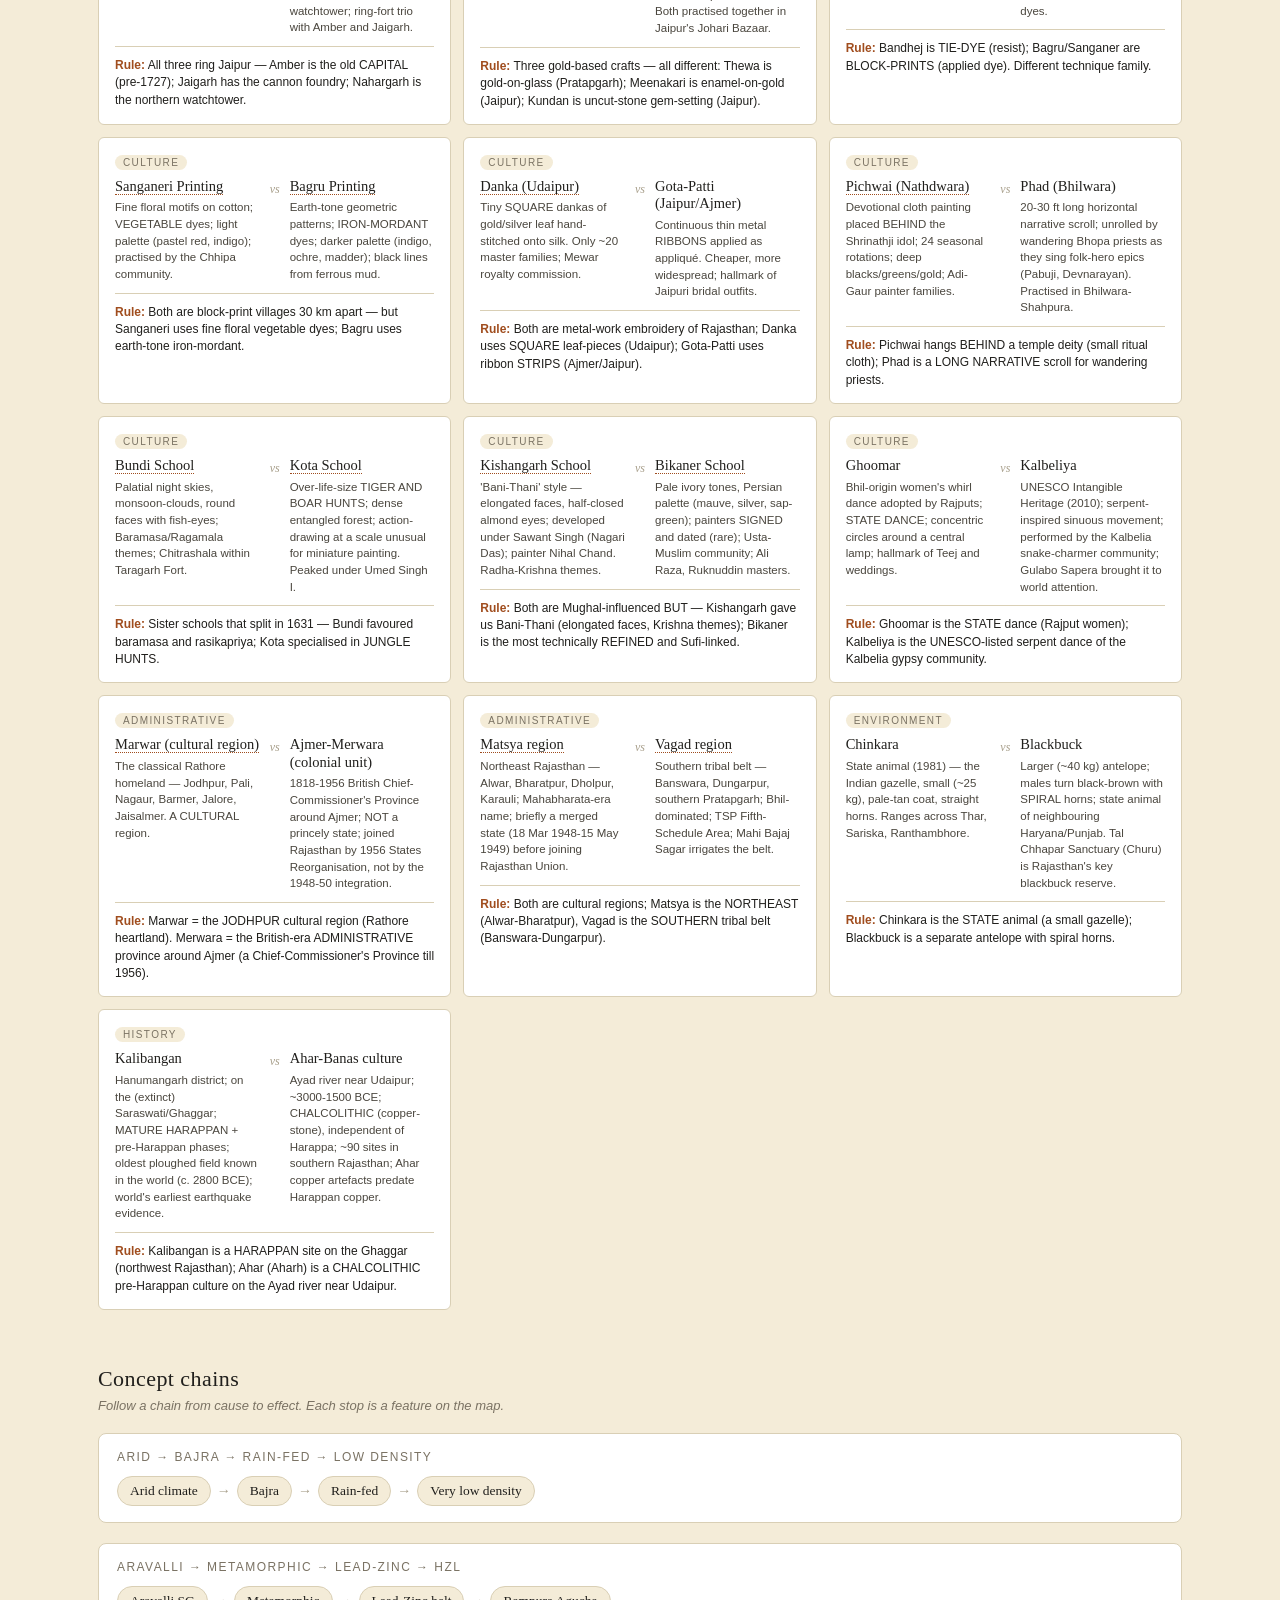
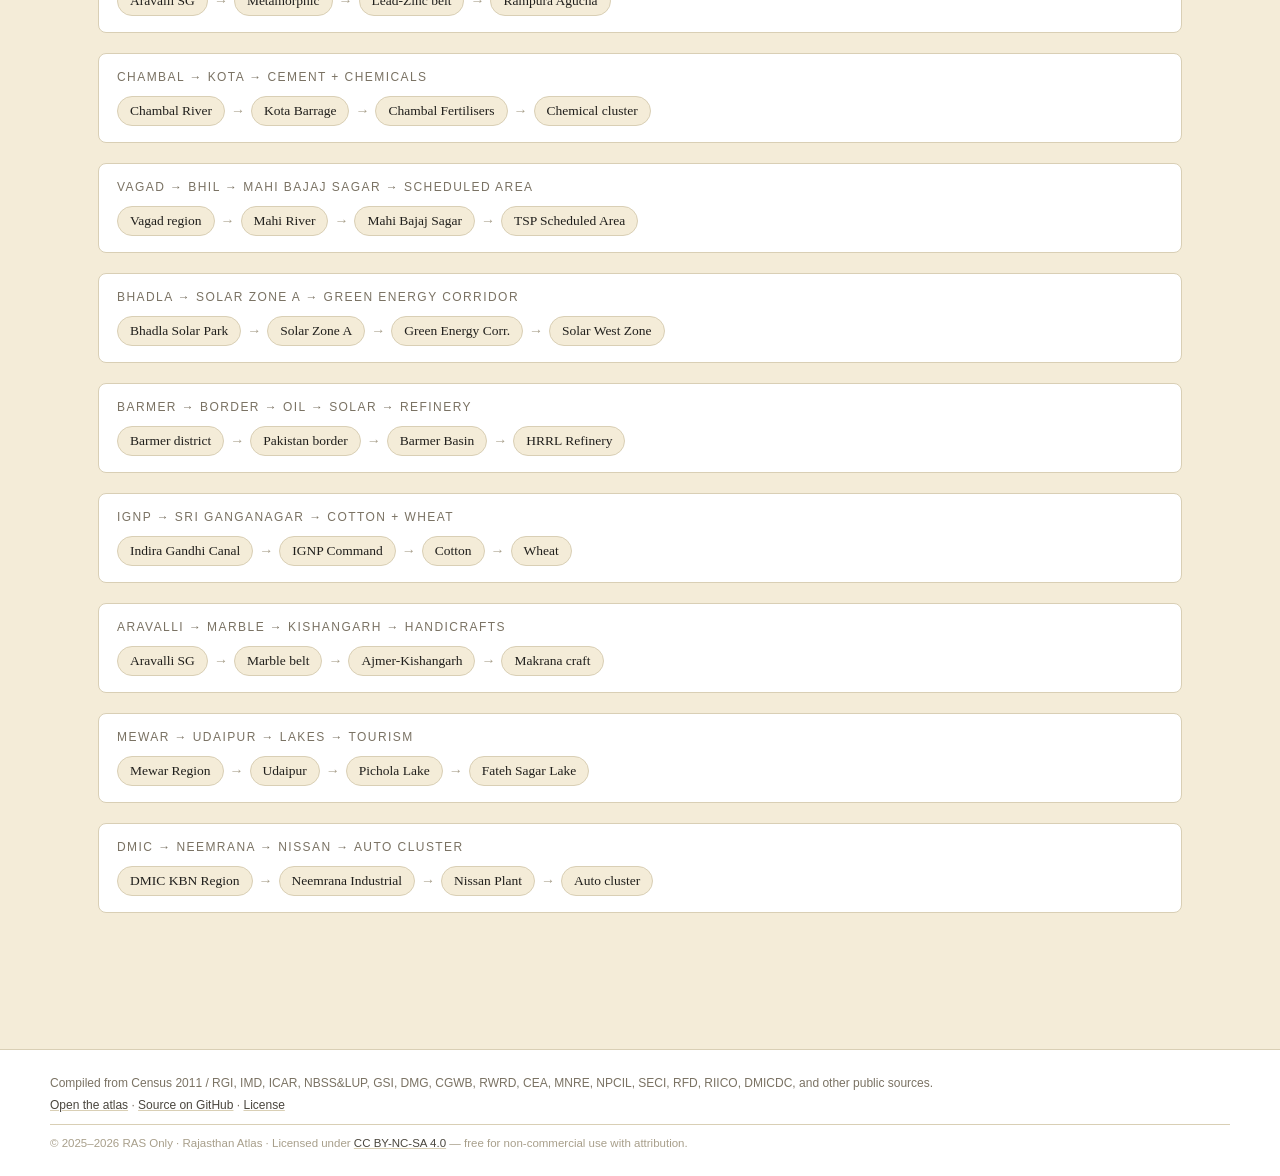
==== commit a981343c: "Brand: RASonly -> RAS Only (with a space) Fixes the attribution string across LICENSE (copyright hea" ====
--- a/index.html
+++ b/index.html
@@ -85,7 +85,7 @@
     <div class="study-footer-inner">
       <p>Compiled from Census 2011 / RGI, IMD, ICAR, NBSS&amp;LUP, GSI, DMG, CGWB, RWRD, CEA, MNRE, NPCIL, SECI, RFD, RIICO, DMICDC, and other public sources.</p>
       <p><a href="./map.html">Open the atlas</a> · <a href="https://github.com/thefundabox/Rajasthan-Atlas">Source on GitHub</a> · <a href="./LICENSE">License</a></p>
-      <p class="study-footer-copyright">© 2025–2026 RASonly · Rajasthan Atlas · Licensed under <a href="https://creativecommons.org/licenses/by-nc-sa/4.0/" rel="license">CC BY-NC-SA 4.0</a> — free for non-commercial use with attribution.</p>
+      <p class="study-footer-copyright">© 2025–2026 RAS Only · Rajasthan Atlas · Licensed under <a href="https://creativecommons.org/licenses/by-nc-sa/4.0/" rel="license">CC BY-NC-SA 4.0</a> — free for non-commercial use with attribution.</p>
     </div>
   </footer>
 
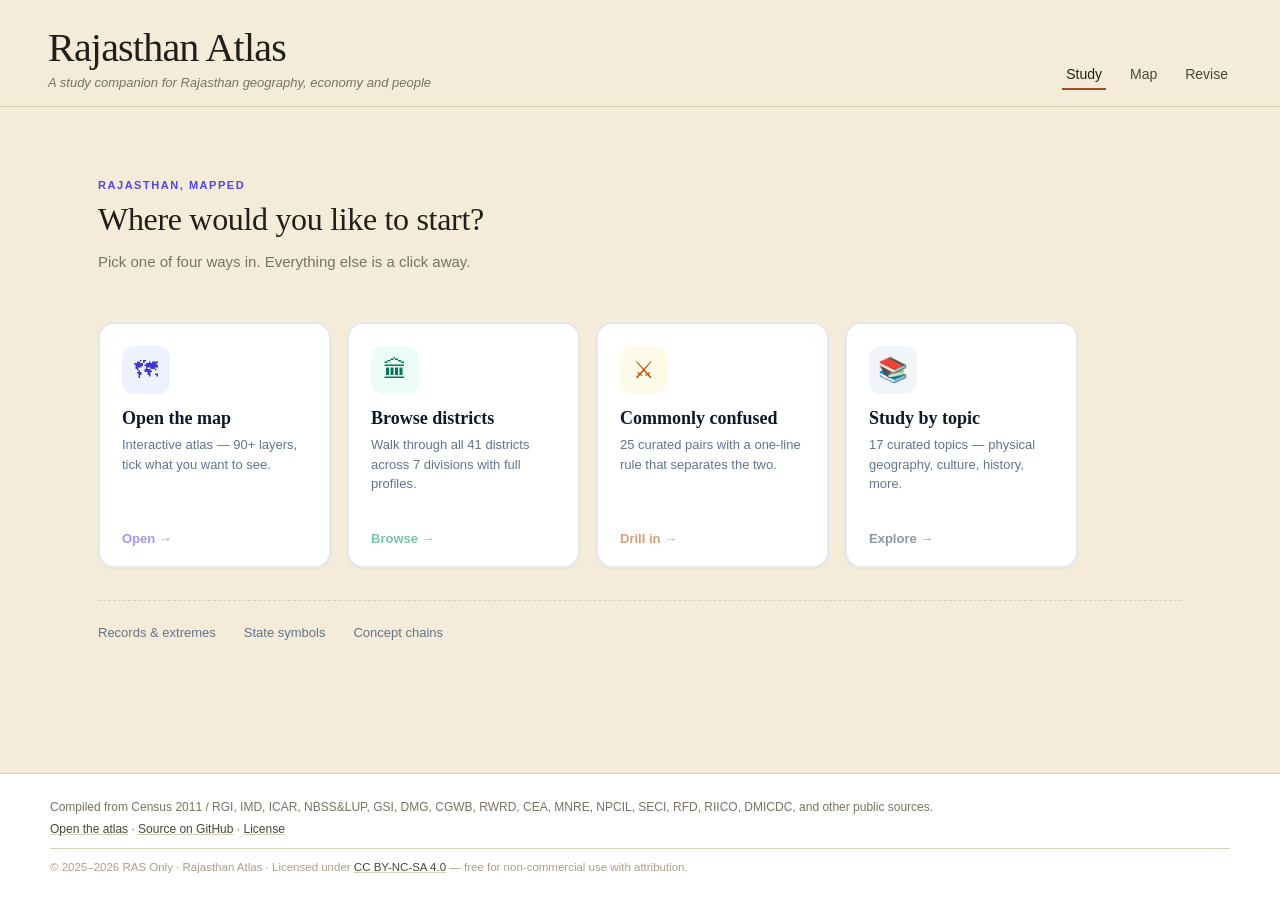
==== commit b8c52590: "Landing: role-card Option A with DESIGN.md palette Rewrites the Study Home landing per the shared DE" ====
--- a/index.html
+++ b/index.html
@@ -4,12 +4,12 @@
   <meta charset="utf-8" />
   <meta name="viewport" content="width=device-width, initial-scale=1" />
   <title>Rajasthan Atlas — Study Companion</title>
-  <meta name="description" content="A study companion for Rajasthan geography, economy and people — 64 layers, 473 features, 975 cross-links." />
+  <meta name="description" content="A study companion for Rajasthan geography, economy and people — 90+ layers, 500+ features." />
 
   <link rel="stylesheet" href="atlas/ui/styles/theme.css" />
   <link rel="stylesheet" href="atlas/ui/components/study.css" />
 </head>
-<body class="study-body">
+<body class="study-body view-home">
 
   <header class="study-header">
     <div class="study-brand">
@@ -25,59 +25,101 @@
 
   <main class="study-main">
 
+    <!-- Compact hero — one line, no stats padding. -->
     <section class="study-hero">
-      <h2 class="study-hero-title">Learn Rajasthan by topic, records, and connections.</h2>
-      <p class="study-hero-sub"><strong>64 layers</strong> · <strong>473 features</strong> · <strong>975 typed relationships</strong> across geography, economy, culture and people.</p>
+      <p class="study-hero-eyebrow">RAJASTHAN, MAPPED</p>
+      <h2 class="study-hero-title">Where would you like to start?</h2>
+      <p class="study-hero-sub">Pick one of four ways in. Everything else is a click away.</p>
     </section>
 
-    <section class="study-section" id="topics-section">
-      <div class="study-section-head">
-        <h2>Study by topic</h2>
-        <p class="study-section-hint">Pick a theme — opens the map with just that layer's colours plus a legend.</p>
-      </div>
-      <div class="topic-grid" id="topic-grid"></div>
+    <!-- Four role cards — one decision per screen. -->
+    <section class="role-cards" id="role-cards" aria-label="Choose your entry">
+      <a class="role-card role-card--indigo" href="./map.html">
+        <span class="role-card-icon">🗺</span>
+        <div class="role-card-title">Open the map</div>
+        <p class="role-card-desc">Interactive atlas — 90+ layers, tick what you want to see.</p>
+        <div class="role-card-arrow">Open →</div>
+      </a>
+      <a class="role-card role-card--emerald" href="#districts">
+        <span class="role-card-icon">🏛</span>
+        <div class="role-card-title">Browse districts</div>
+        <p class="role-card-desc">Walk through all 41 districts across 7 divisions with full profiles.</p>
+        <div class="role-card-arrow">Browse →</div>
+      </a>
+      <a class="role-card role-card--amber" href="#confusions">
+        <span class="role-card-icon">⚔</span>
+        <div class="role-card-title">Commonly confused</div>
+        <p class="role-card-desc">25 curated pairs with a one-line rule that separates the two.</p>
+        <div class="role-card-arrow">Drill in →</div>
+      </a>
+      <a class="role-card role-card--slate" href="#topics">
+        <span class="role-card-icon">📚</span>
+        <div class="role-card-title">Study by topic</div>
+        <p class="role-card-desc">17 curated topics — physical geography, culture, history, more.</p>
+        <div class="role-card-arrow">Explore →</div>
+      </a>
     </section>
 
-    <section class="study-section" id="districts-section">
-      <div class="study-section-head">
-        <h2>Districts</h2>
-        <p class="study-section-hint">Click any district to open its full synthesized profile — 9 Census 2011 metrics, cultural region, records the district holds, and 40&#8209;50 chips for every related feature across all layers.</p>
-      </div>
-      <div class="district-directory" id="district-directory"></div>
-    </section>
+    <!-- Secondary nav — less-frequent sections. -->
+    <nav class="study-secondary" id="secondary-nav" aria-label="More sections">
+      <a href="#records">Records &amp; extremes</a>
+      <a href="#symbols">State symbols</a>
+      <a href="#chains">Concept chains</a>
+    </nav>
 
-    <section class="study-section" id="records-section">
-      <div class="study-section-head">
-        <h2>Records &amp; extremes</h2>
-        <p class="study-section-hint">Auto-computed from Census 2011 and operator disclosures. Click a card to jump to the map.</p>
-      </div>
-      <div class="record-grid" id="record-grid"></div>
-    </section>
+    <!-- Sub-view container — populated by hash router. Hidden on home. -->
+    <div id="subview-container">
+      <a href="#" class="subview-back" aria-label="Back to home">← Back</a>
 
-    <section class="study-section" id="symbols-section">
-      <div class="study-section-head">
-        <h2>State symbols</h2>
-        <p class="study-section-hint">The eight official symbols of Rajasthan — declared by the state government at various dates.</p>
-      </div>
-      <div class="symbol-grid" id="symbol-grid"></div>
-    </section>
+      <section class="study-view" data-view="topics">
+        <div class="study-section-head">
+          <h2>Study by topic</h2>
+          <p class="study-section-hint">Pick a theme — opens the map with just that layer's colours plus a legend.</p>
+        </div>
+        <div class="topic-grid" id="topic-grid"></div>
+      </section>
 
-    <section class="study-section" id="confusions-section">
-      <div class="study-section-head">
-        <h2>Commonly confused</h2>
-        <p class="study-section-hint">Pairs that trip up almost every learner. Each card ends with a one-line rule that separates the two.</p>
-        <div class="confusion-filters" id="confusion-filters"></div>
-      </div>
-      <div class="confusion-grid" id="confusion-grid"></div>
-    </section>
+      <section class="study-view" data-view="districts">
+        <div class="study-section-head">
+          <h2>Districts</h2>
+          <p class="study-section-hint">Click any district to open its full profile — 9 Census 2011 metrics, cultural region, records it holds, and every related feature across all layers.</p>
+        </div>
+        <div class="district-directory" id="district-directory"></div>
+      </section>
 
-    <section class="study-section" id="chains-section">
-      <div class="study-section-head">
-        <h2>Concept chains</h2>
-        <p class="study-section-hint">Follow a chain from cause to effect. Each stop is a feature on the map.</p>
-      </div>
-      <div class="chain-list" id="chain-list"></div>
-    </section>
+      <section class="study-view" data-view="records">
+        <div class="study-section-head">
+          <h2>Records &amp; extremes</h2>
+          <p class="study-section-hint">Auto-computed from Census 2011 and operator disclosures. Click a card to jump to the map.</p>
+        </div>
+        <div class="record-grid" id="record-grid"></div>
+      </section>
+
+      <section class="study-view" data-view="symbols">
+        <div class="study-section-head">
+          <h2>State symbols</h2>
+          <p class="study-section-hint">The eight official symbols of Rajasthan — declared by the state government at various dates.</p>
+        </div>
+        <div class="symbol-grid" id="symbol-grid"></div>
+      </section>
+
+      <section class="study-view" data-view="confusions">
+        <div class="study-section-head">
+          <h2>Commonly confused</h2>
+          <p class="study-section-hint">Pairs that trip up almost every learner. Each card ends with a one-line rule that separates the two.</p>
+          <div class="confusion-filters" id="confusion-filters"></div>
+        </div>
+        <div class="confusion-grid" id="confusion-grid"></div>
+      </section>
+
+      <section class="study-view" data-view="chains">
+        <div class="study-section-head">
+          <h2>Concept chains</h2>
+          <p class="study-section-hint">Follow a chain from cause to effect. Each stop is a feature on the map.</p>
+        </div>
+        <div class="chain-list" id="chain-list"></div>
+      </section>
+    </div>
 
   </main>
 
--- a/atlas/ui/components/study.css
+++ b/atlas/ui/components/study.css
@@ -2,6 +2,39 @@
  *  Study Home — landing page for the atlas study companion.
  *  Editorial paper aesthetic; mobile-first; no map, no atlas chrome.
  * ==========================================================================*/
+
+/* -- DESIGN.md palette — role accents on top of the editorial base --- */
+:root {
+  /* Slate (neutral, admin-like) */
+  --slate-50:   #F8FAFC;
+  --slate-100:  #F1F5F9;
+  --slate-200:  #E2E8F0;
+  --slate-300:  #CBD5E1;
+  --slate-400:  #94A3B8;
+  --slate-500:  #64748B;
+  --slate-600:  #475569;
+  --slate-700:  #334155;
+  --slate-800:  #1E293B;
+  --slate-900:  #0F172A;
+  /* Indigo (primary study action — "student" in DESIGN.md) */
+  --indigo-50:  #EEF2FF;
+  --indigo-100: #E0E7FF;
+  --indigo-300: #A5B4FC;
+  --indigo-600: #4F46E5;
+  --indigo-700: #4338CA;
+  /* Emerald (structured success — "mentor" in DESIGN.md) */
+  --emerald-50:  #ECFDF5;
+  --emerald-100: #D1FAE5;
+  --emerald-300: #6EE7B7;
+  --emerald-600: #059669;
+  --emerald-700: #047857;
+  /* Amber (coaching / "almost right" — DESIGN.md §10) */
+  --amber-50:  #FFFBEB;
+  --amber-100: #FEF3C7;
+  --amber-300: #FCD34D;
+  --amber-500: #F59E0B;
+  --amber-700: #B45309;
+}
 
 .study-body {
   margin: 0;
@@ -71,9 +104,17 @@
 }
 
 .study-hero {
-  padding: 24px 0 40px;
-  border-bottom: 1px dashed var(--hair);
-  margin-bottom: 40px;
+  padding: 32px 0 24px;
+  max-width: 720px;
+  margin-bottom: 24px;
+}
+.study-hero-eyebrow {
+  font-family: var(--sans);
+  font-size: 11px;
+  font-weight: 700;
+  letter-spacing: 0.14em;
+  color: var(--indigo-600);
+  margin: 0 0 8px;
 }
 .study-hero-title {
   margin: 0;
@@ -95,6 +136,165 @@
   color: var(--ink);
   font-weight: 500;
 }
+
+/* -- Role cards (DESIGN.md §15 landing card pattern) ------------- */
+.role-cards {
+  display: grid;
+  grid-template-columns: repeat(auto-fit, minmax(230px, 1fr));
+  gap: 16px;
+  max-width: 980px;
+  margin: 0 0 32px;
+}
+.role-card {
+  display: block;
+  padding: 22px 22px 20px;
+  border-radius: 16px;
+  border: 2px solid var(--slate-200);
+  background: var(--card, #ffffff);
+  text-decoration: none;
+  color: inherit;
+  box-shadow: 0 1px 2px rgba(15,23,42,0.04);
+  transition: border-color 0.18s ease, box-shadow 0.18s ease, transform 0.18s ease;
+  cursor: pointer;
+  min-height: 200px;
+  display: flex;
+  flex-direction: column;
+}
+.role-card:hover {
+  transform: translateY(-2px);
+}
+.role-card-icon {
+  width: 48px; height: 48px;
+  border-radius: 12px;
+  display: inline-flex; align-items: center; justify-content: center;
+  font-size: 24px;
+  margin-bottom: 14px;
+  line-height: 1;
+}
+.role-card-title {
+  font-family: var(--serif);
+  font-weight: 600;
+  font-size: 18px;
+  color: var(--slate-900);
+  margin-bottom: 6px;
+  line-height: 1.2;
+}
+.role-card-desc {
+  margin: 0;
+  font-family: var(--sans);
+  font-size: 13px;
+  color: var(--slate-500);
+  line-height: 1.5;
+  flex: 1;
+}
+.role-card-arrow {
+  margin-top: 14px;
+  font-family: var(--sans);
+  font-size: 13px;
+  font-weight: 600;
+  opacity: 0.55;
+  transition: opacity 0.15s;
+}
+.role-card:hover .role-card-arrow { opacity: 1; }
+
+/* Indigo variant — Map (primary study action) */
+.role-card--indigo .role-card-icon { background: var(--indigo-50); color: var(--indigo-700); }
+.role-card--indigo .role-card-arrow { color: var(--indigo-600); }
+.role-card--indigo:hover {
+  border-color: var(--indigo-300);
+  box-shadow: 0 10px 24px rgba(79,70,229,0.14);
+}
+
+/* Emerald variant — Districts (structured walk-through) */
+.role-card--emerald .role-card-icon { background: var(--emerald-50); color: var(--emerald-700); }
+.role-card--emerald .role-card-arrow { color: var(--emerald-600); }
+.role-card--emerald:hover {
+  border-color: var(--emerald-300);
+  box-shadow: 0 10px 24px rgba(5,150,105,0.14);
+}
+
+/* Amber variant — Confusions (coaching / almost-right, DESIGN §10) */
+.role-card--amber .role-card-icon { background: var(--amber-50); color: var(--amber-700); }
+.role-card--amber .role-card-arrow { color: var(--amber-700); }
+.role-card--amber:hover {
+  border-color: var(--amber-300);
+  box-shadow: 0 10px 24px rgba(217,119,6,0.16);
+}
+
+/* Slate variant — All topics (comprehensive catalog) */
+.role-card--slate .role-card-icon { background: var(--slate-100); color: var(--slate-700); }
+.role-card--slate .role-card-arrow { color: var(--slate-700); }
+.role-card--slate:hover {
+  border-color: var(--slate-400);
+  box-shadow: 0 10px 24px rgba(15,23,42,0.10);
+}
+
+/* -- Secondary nav (less-frequent sections) --------------------- */
+.study-secondary {
+  display: flex;
+  flex-wrap: wrap;
+  gap: 20px 28px;
+  padding: 12px 0 0;
+  margin-bottom: 48px;
+  font-family: var(--sans);
+  font-size: 13px;
+  border-top: 1px dashed var(--hair);
+}
+.study-secondary a {
+  color: var(--slate-500);
+  text-decoration: none;
+  padding-top: 12px;
+  border-bottom: 1px dotted transparent;
+  transition: color 0.15s, border-color 0.15s;
+}
+.study-secondary a:hover {
+  color: var(--slate-800);
+  border-bottom-color: var(--slate-400);
+}
+
+/* -- Sub-view container (hash-routed) --------------------------- */
+.study-view { display: none; }
+.study-view.is-active { display: block; }
+.subview-back {
+  display: inline-flex;
+  align-items: center;
+  gap: 6px;
+  padding: 8px 14px;
+  margin-bottom: 24px;
+  border-radius: 10px;
+  border: 1px solid var(--slate-200);
+  background: var(--card, #fff);
+  color: var(--slate-700);
+  text-decoration: none;
+  font-family: var(--sans);
+  font-size: 13px;
+  font-weight: 600;
+  transition: background 0.15s, border-color 0.15s;
+}
+.subview-back:hover {
+  background: var(--slate-50);
+  border-color: var(--slate-300);
+}
+
+/* Home view: hide sub-view container. Sub-view: hide hero, role cards, secondary. */
+body.view-home #subview-container { display: none; }
+body.view-sub #role-cards,
+body.view-sub #secondary-nav,
+body.view-sub .study-hero { display: none; }
+
+/* Dark theme accent overrides */
+.theme-dark {
+  --slate-50:  #1a1a1e;
+  --slate-100: #26262a;
+  --slate-200: #3a3a3e;
+  --slate-300: #4a4a4e;
+  --slate-400: #6a6a6e;
+  --slate-500: #8a8a8e;
+  --slate-700: #c4c4c8;
+  --slate-800: #dcdce0;
+  --slate-900: #e8e2d3;
+}
+.theme-dark .role-card { background: #2b2820; border-color: #3a3a3e; }
 
 /* -- Section shell ---------------------------------------------- */
 .study-section {
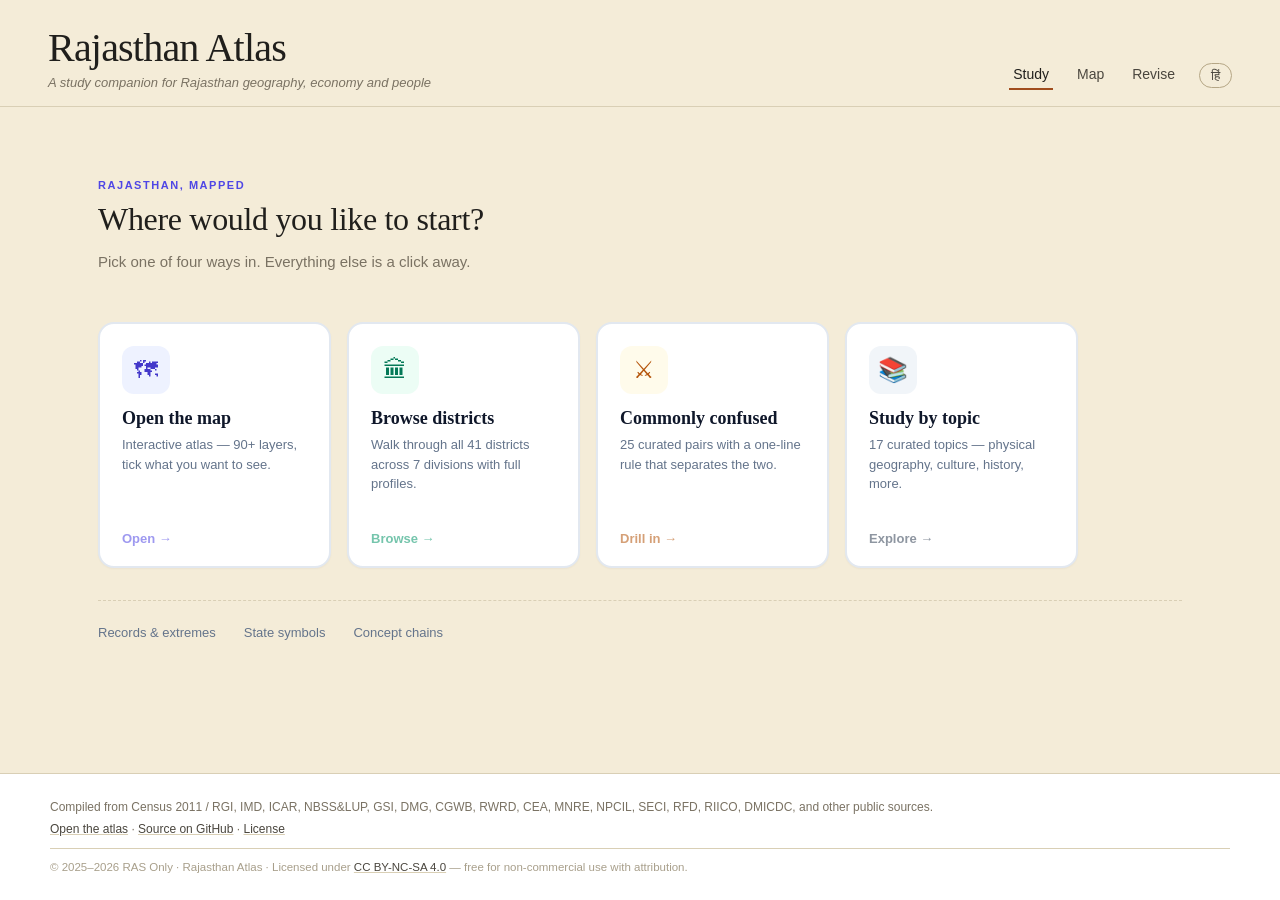
==== commit 16fe7ba1: "i18n: Hindi for the landing page (index.html + StudyHome.js) The Study Home page was English-only — " ====
--- a/index.html
+++ b/index.html
@@ -1,8 +1,31 @@
 <!doctype html>
+<!--
+  ================================================================
+    RAS Only — Rajasthan Atlas
+    © 2025-2026 RAS Only · CC BY-NC-SA 4.0
+    Canonical: https://thefundabox.github.io/Rajasthan-Atlas/
+    Source:    https://github.com/thefundabox/Rajasthan-Atlas
+    Serial:    RAS-2026-ATL-a7b3f9c2
+
+    This atlas is licensed CC BY-NC-SA 4.0 — free for non-commercial
+    use with visible attribution to RAS Only and a link back to the
+    canonical URL above. Verbatim reappearance of this header,
+    the /atlas/data/*.json _meta blocks, or feature-fact wordings
+    on any other site is provable evidence of copying and a
+    violation of the licence's attribution clause.
+
+    Please attribute. If you find the atlas useful commercially,
+    reach out via the GitHub repo for a licence.
+  ================================================================
+-->
 <html lang="en">
 <head>
   <meta charset="utf-8" />
   <meta name="viewport" content="width=device-width, initial-scale=1" />
+  <meta name="author" content="RAS Only" />
+  <meta name="copyright" content="© 2025-2026 RAS Only · CC BY-NC-SA 4.0" />
+  <meta name="provenance-serial" content="RAS-2026-ATL-a7b3f9c2" />
+  <link rel="canonical" href="https://thefundabox.github.io/Rajasthan-Atlas/" />
   <title>Rajasthan Atlas — Study Companion</title>
   <meta name="description" content="A study companion for Rajasthan geography, economy and people — 90+ layers, 500+ features." />
 
@@ -14,12 +37,13 @@
   <header class="study-header">
     <div class="study-brand">
       <h1>Rajasthan Atlas</h1>
-      <div class="study-subtitle">A study companion for Rajasthan geography, economy and people</div>
+      <div class="study-subtitle" data-i18n="A study companion for Rajasthan geography, economy and people">A study companion for Rajasthan geography, economy and people</div>
     </div>
     <nav class="study-nav">
-      <a href="./" class="active">Study</a>
-      <a href="./map.html">Map</a>
-      <a href="./map.html?revise=1">Revise</a>
+      <a href="./" class="active" data-i18n="Study">Study</a>
+      <a href="./map.html" data-i18n="Map">Map</a>
+      <a href="./map.html?revise=1" data-i18n="Revise">Revise</a>
+      <button id="study-lang-toggle" class="study-lang-toggle" type="button">हिं</button>
     </nav>
   </header>
 
@@ -27,86 +51,86 @@
 
     <!-- Compact hero — one line, no stats padding. -->
     <section class="study-hero">
-      <p class="study-hero-eyebrow">RAJASTHAN, MAPPED</p>
-      <h2 class="study-hero-title">Where would you like to start?</h2>
-      <p class="study-hero-sub">Pick one of four ways in. Everything else is a click away.</p>
+      <p class="study-hero-eyebrow" data-i18n="RAJASTHAN, MAPPED">RAJASTHAN, MAPPED</p>
+      <h2 class="study-hero-title" data-i18n="Where would you like to start?">Where would you like to start?</h2>
+      <p class="study-hero-sub" data-i18n="Pick one of four ways in. Everything else is a click away.">Pick one of four ways in. Everything else is a click away.</p>
     </section>
 
     <!-- Four role cards — one decision per screen. -->
     <section class="role-cards" id="role-cards" aria-label="Choose your entry">
       <a class="role-card role-card--indigo" href="./map.html">
         <span class="role-card-icon">🗺</span>
-        <div class="role-card-title">Open the map</div>
-        <p class="role-card-desc">Interactive atlas — 90+ layers, tick what you want to see.</p>
-        <div class="role-card-arrow">Open →</div>
+        <div class="role-card-title" data-i18n="Open the map">Open the map</div>
+        <p class="role-card-desc" data-i18n="Interactive atlas — 90+ layers, tick what you want to see.">Interactive atlas — 90+ layers, tick what you want to see.</p>
+        <div class="role-card-arrow" data-i18n="Open →">Open →</div>
       </a>
       <a class="role-card role-card--emerald" href="#districts">
         <span class="role-card-icon">🏛</span>
-        <div class="role-card-title">Browse districts</div>
-        <p class="role-card-desc">Walk through all 41 districts across 7 divisions with full profiles.</p>
-        <div class="role-card-arrow">Browse →</div>
+        <div class="role-card-title" data-i18n="Browse districts">Browse districts</div>
+        <p class="role-card-desc" data-i18n="Walk through all 41 districts across 7 divisions with full profiles.">Walk through all 41 districts across 7 divisions with full profiles.</p>
+        <div class="role-card-arrow" data-i18n="Browse →">Browse →</div>
       </a>
       <a class="role-card role-card--amber" href="#confusions">
         <span class="role-card-icon">⚔</span>
-        <div class="role-card-title">Commonly confused</div>
-        <p class="role-card-desc">25 curated pairs with a one-line rule that separates the two.</p>
-        <div class="role-card-arrow">Drill in →</div>
+        <div class="role-card-title" data-i18n="Commonly confused">Commonly confused</div>
+        <p class="role-card-desc" data-i18n="25 curated pairs with a one-line rule that separates the two.">25 curated pairs with a one-line rule that separates the two.</p>
+        <div class="role-card-arrow" data-i18n="Drill in →">Drill in →</div>
       </a>
       <a class="role-card role-card--slate" href="#topics">
         <span class="role-card-icon">📚</span>
-        <div class="role-card-title">Study by topic</div>
-        <p class="role-card-desc">17 curated topics — physical geography, culture, history, more.</p>
-        <div class="role-card-arrow">Explore →</div>
+        <div class="role-card-title" data-i18n="Study by topic">Study by topic</div>
+        <p class="role-card-desc" data-i18n="17 curated topics — physical geography, culture, history, more.">17 curated topics — physical geography, culture, history, more.</p>
+        <div class="role-card-arrow" data-i18n="Explore →">Explore →</div>
       </a>
     </section>
 
     <!-- Secondary nav — less-frequent sections. -->
     <nav class="study-secondary" id="secondary-nav" aria-label="More sections">
-      <a href="#records">Records &amp; extremes</a>
-      <a href="#symbols">State symbols</a>
-      <a href="#chains">Concept chains</a>
+      <a href="#records" data-i18n="Records & extremes">Records &amp; extremes</a>
+      <a href="#symbols" data-i18n="State symbols">State symbols</a>
+      <a href="#chains" data-i18n="Concept chains">Concept chains</a>
     </nav>
 
     <!-- Sub-view container — populated by hash router. Hidden on home. -->
     <div id="subview-container">
-      <a href="#" class="subview-back" aria-label="Back to home">← Back</a>
+      <a href="#" class="subview-back" aria-label="Back to home" data-i18n="← Back">← Back</a>
 
       <section class="study-view" data-view="topics">
         <div class="study-section-head">
-          <h2>Study by topic</h2>
-          <p class="study-section-hint">Pick a theme — opens the map with just that layer's colours plus a legend.</p>
+          <h2 data-i18n="Study by topic">Study by topic</h2>
+          <p class="study-section-hint" data-i18n="Pick a theme — opens the map with just that layer's colours plus a legend.">Pick a theme — opens the map with just that layer's colours plus a legend.</p>
         </div>
         <div class="topic-grid" id="topic-grid"></div>
       </section>
 
       <section class="study-view" data-view="districts">
         <div class="study-section-head">
-          <h2>Districts</h2>
-          <p class="study-section-hint">Click any district to open its full profile — 9 Census 2011 metrics, cultural region, records it holds, and every related feature across all layers.</p>
+          <h2 data-i18n="Districts">Districts</h2>
+          <p class="study-section-hint" data-i18n="Click any district to open its full profile — 9 Census 2011 metrics, cultural region, records it holds, and every related feature across all layers.">Click any district to open its full profile — 9 Census 2011 metrics, cultural region, records it holds, and every related feature across all layers.</p>
         </div>
         <div class="district-directory" id="district-directory"></div>
       </section>
 
       <section class="study-view" data-view="records">
         <div class="study-section-head">
-          <h2>Records &amp; extremes</h2>
-          <p class="study-section-hint">Auto-computed from Census 2011 and operator disclosures. Click a card to jump to the map.</p>
+          <h2 data-i18n="Records & extremes">Records &amp; extremes</h2>
+          <p class="study-section-hint" data-i18n="Auto-computed from Census 2011 and operator disclosures. Click a card to jump to the map.">Auto-computed from Census 2011 and operator disclosures. Click a card to jump to the map.</p>
         </div>
         <div class="record-grid" id="record-grid"></div>
       </section>
 
       <section class="study-view" data-view="symbols">
         <div class="study-section-head">
-          <h2>State symbols</h2>
-          <p class="study-section-hint">The eight official symbols of Rajasthan — declared by the state government at various dates.</p>
+          <h2 data-i18n="State symbols">State symbols</h2>
+          <p class="study-section-hint" data-i18n="The eight official symbols of Rajasthan — declared by the state government at various dates.">The eight official symbols of Rajasthan — declared by the state government at various dates.</p>
         </div>
         <div class="symbol-grid" id="symbol-grid"></div>
       </section>
 
       <section class="study-view" data-view="confusions">
         <div class="study-section-head">
-          <h2>Commonly confused</h2>
-          <p class="study-section-hint">Pairs that trip up almost every learner. Each card ends with a one-line rule that separates the two.</p>
+          <h2 data-i18n="Commonly confused">Commonly confused</h2>
+          <p class="study-section-hint" data-i18n="Pairs that trip up almost every learner. Each card ends with a one-line rule that separates the two.">Pairs that trip up almost every learner. Each card ends with a one-line rule that separates the two.</p>
           <div class="confusion-filters" id="confusion-filters"></div>
         </div>
         <div class="confusion-grid" id="confusion-grid"></div>
@@ -114,8 +138,8 @@
 
       <section class="study-view" data-view="chains">
         <div class="study-section-head">
-          <h2>Concept chains</h2>
-          <p class="study-section-hint">Follow a chain from cause to effect. Each stop is a feature on the map.</p>
+          <h2 data-i18n="Concept chains">Concept chains</h2>
+          <p class="study-section-hint" data-i18n="Follow a chain from cause to effect. Each stop is a feature on the map.">Follow a chain from cause to effect. Each stop is a feature on the map.</p>
         </div>
         <div class="chain-list" id="chain-list"></div>
       </section>
@@ -125,9 +149,9 @@
 
   <footer class="study-footer">
     <div class="study-footer-inner">
-      <p>Compiled from Census 2011 / RGI, IMD, ICAR, NBSS&amp;LUP, GSI, DMG, CGWB, RWRD, CEA, MNRE, NPCIL, SECI, RFD, RIICO, DMICDC, and other public sources.</p>
-      <p><a href="./map.html">Open the atlas</a> · <a href="https://github.com/thefundabox/Rajasthan-Atlas">Source on GitHub</a> · <a href="./LICENSE">License</a></p>
-      <p class="study-footer-copyright">© 2025–2026 RAS Only · Rajasthan Atlas · Licensed under <a href="https://creativecommons.org/licenses/by-nc-sa/4.0/" rel="license">CC BY-NC-SA 4.0</a> — free for non-commercial use with attribution.</p>
+      <p data-i18n="Compiled from Census 2011 / RGI, IMD, ICAR, NBSS&LUP, GSI, DMG, CGWB, RWRD, CEA, MNRE, NPCIL, SECI, RFD, RIICO, DMICDC, and other public sources.">Compiled from Census 2011 / RGI, IMD, ICAR, NBSS&amp;LUP, GSI, DMG, CGWB, RWRD, CEA, MNRE, NPCIL, SECI, RFD, RIICO, DMICDC, and other public sources.</p>
+      <p><a href="./map.html" data-i18n="Open the atlas">Open the atlas</a> · <a href="https://github.com/thefundabox/Rajasthan-Atlas" data-i18n="Source on GitHub">Source on GitHub</a> · <a href="./LICENSE" data-i18n="License">License</a></p>
+      <p class="study-footer-copyright">© 2025–2026 RAS Only · Rajasthan Atlas · <span data-i18n="Licensed under">Licensed under</span> <a href="https://creativecommons.org/licenses/by-nc-sa/4.0/" rel="license">CC BY-NC-SA 4.0</a> — <span data-i18n="free for non-commercial use with attribution.">free for non-commercial use with attribution.</span></p>
     </div>
   </footer>
 
--- a/atlas/ui/components/study.css
+++ b/atlas/ui/components/study.css
@@ -92,6 +92,23 @@
   color: var(--ink);
   border-bottom-color: var(--accent, #8b5a2b);
 }
+/* EN ⇄ हिं language toggle — mirrors the map header pill. */
+.study-lang-toggle {
+  font-family: var(--sans);
+  font-size: 13px;
+  line-height: 1;
+  color: var(--ink-2, #4a4438);
+  background: transparent;
+  border: 1px solid var(--rule, #d9cfbf);
+  border-radius: 999px;
+  padding: 5px 11px;
+  cursor: pointer;
+  transition: color 0.15s, border-color 0.15s, background 0.15s;
+}
+.study-lang-toggle:hover {
+  color: var(--ink);
+  border-color: var(--accent, #8b5a2b);
+}
 
 /* -- Main ------------------------------------------------------- */
 .study-main {
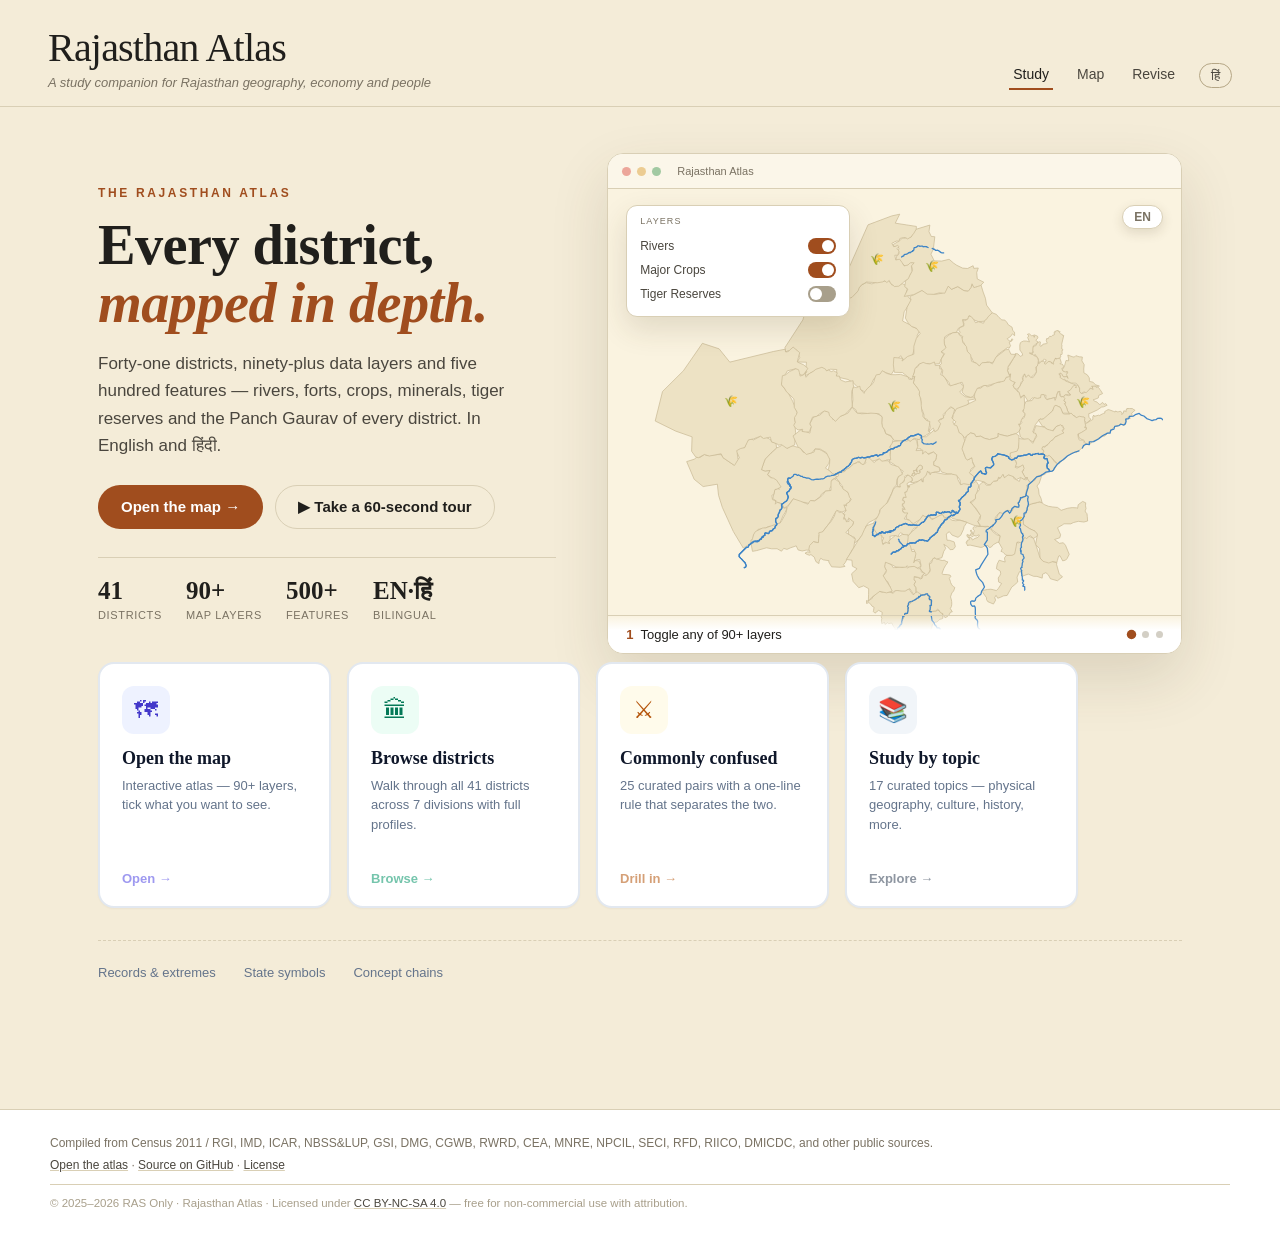
==== commit 2f12e225: "feat: live landing hero (auto-run atlas preview) + tour panel fix Landing: replaces the compact hero" ====
--- a/index.html
+++ b/index.html
@@ -49,11 +49,52 @@
 
   <main class="study-main">
 
-    <!-- Compact hero — one line, no stats padding. -->
-    <section class="study-hero">
-      <p class="study-hero-eyebrow" data-i18n="RAJASTHAN, MAPPED">RAJASTHAN, MAPPED</p>
-      <h2 class="study-hero-title" data-i18n="Where would you like to start?">Where would you like to start?</h2>
-      <p class="study-hero-sub" data-i18n="Pick one of four ways in. Everything else is a click away.">Pick one of four ways in. Everything else is a click away.</p>
+    <!-- Hero — auto-running preview of the atlas, then the four ways in below. -->
+    <section class="study-hero-lead">
+      <div class="hl-copy">
+        <p class="hl-eyebrow" data-i18n="The Rajasthan Atlas">The Rajasthan Atlas</p>
+        <h2 class="hl-head"><span data-i18n="Every district,">Every district,</span><br><em data-i18n="mapped in depth.">mapped in depth.</em></h2>
+        <p class="hl-sub" data-i18n="Forty-one districts, ninety-plus data layers and five hundred features — rivers, forts, crops, minerals, tiger reserves and the Panch Gaurav of every district. In English and हिंदी.">Forty-one districts, ninety-plus data layers and five hundred features — rivers, forts, crops, minerals, tiger reserves and the Panch Gaurav of every district. In English and हिंदी.</p>
+        <div class="hl-ctas">
+          <a class="hl-btn hl-btn-primary" href="./map.html" data-i18n="Open the map →">Open the map →</a>
+          <a class="hl-btn hl-btn-ghost" href="./map.html?tour=1" data-i18n="▶ Take a 60-second tour">▶ Take a 60-second tour</a>
+        </div>
+        <div class="hl-facts">
+          <div class="hl-fact"><b>41</b><span data-i18n="Districts">Districts</span></div>
+          <div class="hl-fact"><b>90+</b><span data-i18n="Map layers">Map layers</span></div>
+          <div class="hl-fact"><b>500+</b><span data-i18n="Features">Features</span></div>
+          <div class="hl-fact"><b>EN·हिं</b><span data-i18n="Bilingual">Bilingual</span></div>
+        </div>
+      </div>
+      <div class="hl-preview" aria-hidden="true">
+        <div class="hl-frame">
+          <div class="hl-bar"><i></i><i></i><i></i><span class="hl-url">Rajasthan Atlas</span></div>
+          <div class="hl-stage" data-scene="0" id="hl-stage">
+            <svg class="rajmap" viewBox="0 0 620 565" preserveAspectRatio="xMidYMid meet" aria-hidden="true"><path class="d" d="M358.9 312.5 L363.1 316.0 L362.5 319.6 L361.6 323.1 L359.3 324.5 L359.3 329.1 L366.4 332.0 L369.1 337.6 L377.1 340.0 L381.9 340.2 L386.8 342.9 L389.7 343.7 L392.3 347.5 L393.0 353.5 L396.6 353.5 L403.1 354.9 L406.0 353.8 L410.3 346.0 L410.0 343.5 L405.3 339.6 L405.7 334.6 L407.6 332.5 L410.9 330.6 L408.0 325.6 L410.2 320.7 L405.9 320.4 L402.0 322.5 L398.1 317.0 L396.7 312.0 L396.0 308.1 L396.9 302.1 L398.5 298.8 L397.0 294.4 L395.3 288.3 L391.3 288.1 L391.6 280.4 L387.0 277.7 L384.5 277.2 L383.3 274.4 L386.0 271.9 L382.0 269.9 L383.9 265.5 L385.8 258.2 L381.4 256.6 L375.0 259.9 L373.4 265.1 L371.6 267.8 L369.5 271.6 L366.3 272.1 L363.9 276.0 L366.1 281.0 L362.9 285.2 L360.5 284.4 L350.1 293.4 L343.8 293.3 L341.9 296.5 L338.4 296.4 L339.4 304.5 L335.7 308.8 L343.2 308.4 L344.1 315.4 L347.8 313.6 L349.6 313.5 L350.1 315.6 L358.9 312.5Z"/><path class="d" d="M473.6 214.6 L472.4 216.8 L471.4 218.8 L471.2 222.9 L469.5 226.0 L465.7 232.4 L463.7 236.4 L465.7 237.0 L467.7 244.0 L472.8 240.9 L478.3 249.6 L483.2 244.4 L487.1 248.1 L493.5 244.3 L495.0 241.0 L500.3 241.3 L499.7 246.8 L505.4 245.7 L511.6 244.4 L513.5 244.7 L513.8 241.1 L515.5 236.2 L518.4 240.2 L518.8 243.0 L521.8 242.9 L526.3 240.3 L531.1 241.4 L527.5 236.8 L531.7 235.0 L538.2 228.6 L532.8 226.4 L526.5 224.0 L525.2 223.4 L523.1 221.8 L519.0 218.2 L519.0 217.0 L516.3 214.7 L519.2 214.0 L522.2 218.2 L528.1 218.5 L528.1 218.0 L527.0 214.5 L526.9 211.5 L524.7 210.1 L523.2 211.6 L521.7 210.9 L520.1 207.5 L523.3 206.3 L520.7 202.1 L517.7 201.8 L519.4 200.1 L517.6 194.4 L512.0 194.8 L507.9 200.9 L506.5 199.1 L503.0 199.0 L499.2 200.0 L496.5 198.2 L491.5 198.7 L490.8 201.5 L488.0 202.2 L488.2 211.9 L486.8 215.3 L483.6 219.4 L478.3 215.8 L474.5 216.0ZM538.1 230.3 L537.2 231.6 L538.2 231.8 L538.6 230.9 L538.1 230.3Z"/><path class="d" d="M163.7 358.3 L159.8 359.8 L158.6 365.8 L157.3 371.3 L159.0 372.2 L161.8 373.9 L159.2 373.9 L162.3 375.4 L168.9 377.6 L171.3 383.1 L176.3 380.1 L183.2 371.2 L188.3 375.4 L198.1 375.8 L203.5 377.4 L205.2 373.5 L209.9 373.9 L214.2 370.5 L216.8 368.8 L218.4 365.4 L223.7 361.5 L229.3 361.5 L228.9 358.1 L233.1 352.0 L231.0 348.0 L234.4 346.0 L238.4 344.8 L236.6 342.1 L232.6 339.8 L228.5 336.0 L223.5 332.7 L227.9 326.6 L228.9 321.8 L228.3 316.6 L218.6 310.5 L215.7 309.3 L210.5 308.4 L209.2 312.6 L202.0 314.1 L195.3 312.6 L192.0 307.8 L190.5 305.7 L188.3 306.5 L181.5 304.5 L175.2 308.0 L169.6 302.0 L167.3 305.2 L162.1 307.4 L155.1 313.9 L147.9 321.3 L146.4 325.0 L143.1 334.7 L147.8 336.7 L153.8 335.7 L150.7 341.1 L153.7 343.1 L157.2 346.0 L160.3 353.4 L165.7 359.3Z"/><path class="d" d="M368.8 544.5 L369.3 544.7 L367.5 546.8 L360.1 550.5 L355.9 553.0 L353.1 554.9 L348.7 554.5 L344.9 552.9 L340.3 557.0 L337.7 554.5 L338.0 552.5 L336.7 549.2 L334.3 547.9 L331.0 548.5 L330.2 549.6 L328.1 548.2 L326.6 545.8 L327.5 541.0 L325.3 538.9 L321.0 538.9 L320.6 537.9 L320.3 536.0 L317.3 534.4 L315.4 532.3 L319.1 525.4 L322.9 517.7 L326.4 514.8 L326.5 506.0 L331.9 500.1 L341.6 493.8 L343.0 492.1 L349.3 490.6 L352.3 492.5 L353.9 497.3 L355.7 499.5 L356.6 504.6 L355.0 509.6 L355.7 512.8 L359.7 512.2 L362.6 511.9 L364.9 510.8 L366.3 512.4 L369.6 514.4 L370.8 517.4 L370.7 521.4 L369.2 522.0 L366.9 522.6 L365.2 524.2 L363.2 525.9 L361.8 526.0 L360.3 526.7 L357.7 529.1 L356.7 533.6 L355.5 535.7 L353.8 537.1 L354.7 537.6 L357.8 538.8 L360.8 540.0 L362.3 541.8 L366.5 540.8 L367.4 542.2 L365.9 544.1 L368.3 544.9Z"/><path class="d" d="M497.0 377.6 L495.4 376.4 L492.6 375.0 L489.5 375.8 L482.4 377.5 L479.4 378.6 L476.7 382.3 L474.9 389.0 L471.6 395.5 L471.9 403.4 L479.6 408.7 L483.2 410.3 L486.5 411.9 L489.0 415.2 L489.5 416.4 L489.1 418.3 L487.2 428.5 L492.2 433.8 L492.7 445.4 L495.3 449.0 L499.6 452.9 L504.8 453.6 L508.1 450.2 L513.9 451.0 L514.5 448.7 L516.1 443.2 L517.8 442.6 L521.2 449.1 L524.8 448.2 L526.6 446.4 L529.4 440.9 L524.7 429.5 L522.0 426.4 L517.0 427.1 L511.0 422.3 L517.6 420.1 L518.6 416.3 L517.0 412.8 L514.7 407.5 L520.8 404.1 L522.8 402.6 L531.2 402.7 L534.8 401.0 L540.9 399.5 L547.8 400.4 L552.5 399.1 L552.1 393.5 L551.7 390.0 L549.7 387.7 L549.5 386.2 L550.5 383.4 L549.8 380.0 L550.1 376.3 L546.3 374.5 L540.7 378.6 L539.9 383.2 L538.7 382.6 L533.2 382.3 L527.7 383.0 L521.9 384.8 L519.3 385.7 L514.8 382.1 L508.1 381.4 L503.2 380.6 L498.6 378.7Z"/><path class="d" d="M156.2 366.9 L157.0 372.4 L159.7 373.1 L161.0 375.0 L160.5 378.0 L162.8 375.5 L168.9 377.6 L171.3 383.1 L175.5 382.1 L173.1 388.0 L170.4 392.2 L167.5 398.9 L166.6 401.7 L164.9 402.0 L161.2 406.0 L152.8 405.8 L148.3 407.8 L145.4 408.6 L138.8 409.6 L136.0 414.5 L133.2 416.3 L133.0 421.3 L129.7 423.4 L130.4 427.0 L120.3 433.0 L107.9 412.4 L94.1 382.1 L89.3 366.8 L87.8 352.9 L70.0 355.9 L58.7 346.7 L49.3 324.5 L58.7 321.6 L62.1 319.0 L66.3 319.3 L71.5 315.6 L75.1 317.0 L88.4 315.7 L92.9 315.8 L94.9 319.6 L108.1 328.6 L108.1 324.7 L115.6 320.1 L112.7 313.6 L109.0 311.7 L112.9 309.3 L116.2 306.8 L122.0 307.0 L125.0 299.0 L128.6 295.8 L133.3 297.3 L142.1 292.6 L144.4 294.4 L147.9 293.4 L155.0 297.2 L155.8 299.7 L161.4 301.1 L162.1 307.4 L155.1 313.9 L147.9 321.3 L146.4 325.0 L143.1 334.7 L147.8 336.7 L153.8 335.7 L150.7 341.1 L154.5 344.6 L158.4 345.4 L162.2 347.9 L167.8 356.4 L162.8 359.0 L160.1 359.6 L158.6 365.8Z"/><path class="d" d="M322.5 343.5 L324.6 346.9 L320.9 349.4 L319.3 353.5 L317.4 356.5 L313.8 355.6 L313.6 348.6 L314.4 344.1 L317.9 341.2 L321.1 336.6 L316.3 333.6 L313.2 331.5 L309.6 328.0 L304.1 324.8 L303.5 319.4 L304.9 315.4 L305.3 308.8 L304.9 307.0 L305.4 303.4 L307.6 299.6 L315.2 298.5 L320.3 298.0 L325.4 298.8 L328.0 297.7 L330.2 298.8 L331.4 297.1 L336.5 296.0 L338.1 299.4 L339.3 305.8 L337.1 310.8 L345.7 310.2 L345.4 315.2 L348.2 311.9 L351.0 313.3 L352.6 315.6 L358.9 312.5 L363.1 316.0 L362.5 319.6 L361.6 323.1 L359.3 324.5 L359.3 329.1 L366.4 332.0 L366.7 336.9 L359.1 337.8 L357.9 339.4 L354.9 341.1 L354.4 337.6 L351.2 339.7 L349.0 343.8 L346.2 345.7 L346.7 347.4 L344.9 349.9 L345.8 348.3 L343.9 346.5 L340.4 349.2 L337.4 349.8 L334.6 350.7 L330.4 351.1 L332.6 348.1 L331.7 344.6 L326.5 341.3 L322.5 343.5ZM331.7 342.1 L333.0 341.9 L334.0 342.8 L335.9 340.9 L333.5 338.7 L331.7 342.1ZM336.7 340.5 L339.5 338.8 L340.1 339.5 L342.2 338.3 L342.2 336.9 L341.1 336.7 L341.0 335.7 L345.1 333.6 L344.9 330.4 L342.4 328.9 L342.0 329.6 L341.5 329.3 L340.2 330.1 L340.5 330.8 L338.5 332.2 L338.6 333.2 L337.8 333.7 L338.2 333.8 L338.4 336.5 L339.0 337.3 L338.2 337.6 L337.4 334.5 L336.7 335.8 L334.1 335.8 L334.4 337.2 L336.7 340.5Z"/><path class="d" d="M546.7 238.9 L549.4 236.9 L552.7 234.9 L553.5 234.0 L555.9 233.0 L558.2 232.7 L558.8 230.7 L557.8 229.2 L561.0 229.2 L563.1 231.3 L565.3 231.0 L567.3 232.8 L567.9 234.0 L569.3 235.9 L571.3 239.2 L566.5 241.4 L565.9 244.7 L561.5 246.4 L559.4 247.0 L561.8 249.1 L564.1 249.6 L565.6 251.4 L567.9 253.1 L571.3 250.3 L573.1 252.8 L575.2 251.7 L576.9 253.9 L575.8 254.3 L572.6 255.8 L570.0 256.1 L564.6 259.8 L556.0 263.8 L553.9 264.4 L554.1 269.2 L556.7 271.3 L551.0 276.5 L547.8 271.8 L547.7 268.7 L538.7 270.9 L536.4 267.4 L534.0 266.6 L529.8 264.8 L527.4 261.0 L525.8 255.8 L523.3 251.7 L525.4 250.6 L522.5 248.5 L523.2 245.9 L521.8 244.3 L524.2 240.6 L528.3 241.8 L531.5 240.7 L527.5 236.8 L530.9 234.6 L534.7 229.3 L540.1 228.2 L542.4 232.3 L542.5 236.7 L544.5 239.0 L546.7 238.9ZM538.1 230.3 L537.2 231.6 L538.2 231.8 L538.6 230.9 L538.1 230.3Z"/><path class="d" d="M351.4 393.3 L347.9 393.7 L345.7 392.0 L344.4 395.9 L340.7 398.1 L334.0 402.4 L331.3 400.9 L328.9 398.2 L324.8 396.1 L325.3 393.5 L322.7 389.0 L320.3 386.0 L321.5 384.6 L323.0 383.1 L319.2 377.8 L321.9 377.3 L322.5 373.9 L320.4 372.5 L321.3 369.3 L324.1 369.2 L322.1 363.9 L325.5 362.2 L323.9 355.6 L331.2 353.2 L336.7 351.0 L339.2 349.8 L343.9 346.5 L343.8 348.8 L346.2 350.2 L346.2 345.7 L349.8 341.6 L351.7 336.3 L354.9 341.1 L356.6 338.3 L361.3 338.1 L373.4 340.5 L381.9 340.2 L388.3 341.6 L389.8 347.3 L393.0 353.5 L397.1 352.3 L405.0 353.6 L412.6 349.3 L416.1 354.7 L413.5 363.6 L411.8 370.9 L405.0 375.6 L409.1 379.7 L418.2 392.2 L414.8 399.8 L417.8 405.9 L409.9 404.5 L397.5 399.6 L392.4 398.1 L388.5 397.2 L382.9 396.1 L380.9 394.1 L376.5 394.5 L373.3 394.7 L370.2 391.1 L368.1 391.9 L360.6 396.9 L356.1 395.7 L353.5 392.2ZM328.5 356.5 L329.2 356.2 L328.6 355.0 L327.1 356.2 L328.5 356.5Z"/><path class="d" d="M195.1 146.7 L172.7 181.3 L173.6 187.0 L176.4 185.4 L187.0 184.4 L191.2 193.9 L188.1 199.5 L199.7 199.8 L198.5 210.8 L197.6 217.3 L203.2 214.1 L211.0 210.2 L219.6 207.1 L224.8 210.7 L229.9 208.6 L237.7 209.0 L237.1 217.2 L241.9 219.2 L251.9 221.5 L258.6 225.9 L262.5 229.7 L267.4 233.9 L273.8 237.8 L279.8 229.9 L284.2 220.5 L291.6 216.3 L297.0 211.9 L305.9 215.4 L311.1 207.5 L310.0 200.5 L317.9 191.6 L320.0 195.3 L323.0 197.9 L332.7 191.3 L334.6 184.3 L338.7 173.6 L338.7 165.9 L342.3 159.4 L332.8 155.3 L328.7 152.5 L320.3 148.1 L322.2 136.6 L331.7 122.5 L328.3 119.1 L324.7 113.4 L326.1 108.2 L323.6 103.0 L319.7 101.1 L312.1 103.2 L306.7 102.8 L303.5 97.3 L297.9 98.3 L292.8 97.3 L281.8 101.5 L274.7 100.0 L268.9 102.6 L264.0 108.3 L260.9 113.5 L250.6 120.8 L242.3 119.0 L235.3 116.7 L229.4 112.9 L226.4 108.4 L201.5 125.5Z"/><path class="d" d="M477.3 345.3 L480.3 350.7 L478.7 353.8 L475.9 354.5 L477.4 357.0 L475.9 359.2 L474.2 368.4 L469.9 370.3 L468.4 369.4 L466.7 374.2 L466.7 375.5 L466.3 377.7 L466.5 379.9 L465.7 381.6 L463.2 382.2 L460.4 380.8 L460.0 382.6 L458.6 382.6 L458.1 386.3 L455.1 389.9 L449.6 386.9 L446.6 389.8 L442.3 389.3 L442.7 387.9 L440.8 389.6 L436.9 394.2 L436.0 397.5 L438.1 398.5 L436.3 402.3 L431.6 405.5 L429.2 407.8 L427.4 405.8 L417.8 405.9 L417.5 404.0 L414.8 399.8 L417.5 396.9 L418.2 392.2 L412.4 383.3 L409.1 379.7 L406.7 376.7 L405.0 375.6 L407.9 375.3 L411.8 370.9 L411.7 366.3 L413.5 363.6 L416.7 359.7 L416.1 354.7 L419.6 351.0 L422.6 350.0 L425.1 354.0 L427.4 354.2 L430.8 353.8 L431.9 351.2 L434.6 349.1 L436.7 349.1 L439.3 348.4 L439.9 346.3 L440.7 344.2 L441.4 345.9 L443.1 345.1 L443.4 342.0 L446.3 340.4 L447.7 343.5 L448.1 344.7 L451.0 340.7 L453.1 341.1 L456.6 341.1 L459.5 343.5 L460.0 345.8 L463.2 347.2 L466.8 349.5 L468.3 344.4 L470.1 343.3 L472.1 346.5 L475.4 347.6 L477.3 345.3Z"/><path class="d" d="M333.9 434.7 L332.5 435.1 L328.9 433.3 L327.7 429.2 L325.6 424.4 L325.6 418.3 L330.7 413.5 L336.3 409.1 L338.6 404.8 L337.2 402.6 L342.3 396.8 L345.7 392.0 L349.2 394.0 L353.4 393.6 L357.1 397.5 L367.2 392.0 L370.2 391.1 L373.4 396.1 L377.6 394.3 L382.3 398.2 L386.9 398.8 L392.4 398.1 L401.1 400.8 L397.5 406.1 L396.8 409.4 L393.2 417.0 L389.8 419.6 L382.4 416.8 L378.9 412.5 L375.1 415.3 L376.0 423.2 L378.9 423.3 L385.0 425.3 L386.5 431.3 L383.8 434.8 L379.9 435.1 L377.1 431.7 L372.0 428.3 L374.4 433.4 L371.9 437.3 L369.6 445.1 L363.0 446.9 L360.2 445.1 L354.0 452.1 L355.0 460.5 L351.2 467.7 L344.4 461.7 L342.1 458.0 L343.2 453.7 L341.8 447.4 L337.9 447.9 L336.3 448.7 L332.0 450.2 L335.6 445.0 L335.4 439.8 L335.0 435.3ZM402.0 419.3 L403.0 419.4 L404.1 418.3 L404.3 416.8 L403.8 416.3 L402.3 417.4 L402.2 416.3 L401.4 415.8 L400.9 417.8 L402.0 419.3ZM424.8 430.5 L427.2 429.7 L429.1 432.3 L431.5 431.9 L434.1 428.8 L439.1 426.0 L441.0 426.0 L442.7 421.3 L442.9 417.7 L438.4 416.4 L433.0 412.1 L431.6 409.5 L429.5 408.4 L429.1 406.5 L427.4 405.8 L424.0 406.6 L421.2 405.9 L414.1 405.9 L411.9 406.6 L410.4 406.2 L408.8 407.3 L408.6 409.2 L410.3 411.1 L409.0 415.9 L408.6 416.5 L408.0 413.2 L406.5 411.3 L406.7 410.4 L405.9 410.4 L405.4 411.7 L407.3 414.7 L406.2 415.4 L405.7 415.1 L405.2 417.3 L408.4 418.8 L409.6 417.3 L412.8 417.9 L415.8 416.5 L416.4 416.6 L416.4 417.7 L414.8 419.6 L409.6 421.6 L408.4 423.0 L407.6 422.5 L407.0 420.5 L406.2 419.9 L402.5 419.7 L402.6 420.4 L404.2 420.7 L404.6 421.7 L403.9 422.7 L401.7 423.1 L401.0 425.1 L401.4 425.3 L400.4 425.1 L399.9 426.9 L400.7 427.4 L402.0 430.3 L402.2 430.5 L402.8 429.4 L405.3 429.4 L418.5 432.3 L420.7 431.8 L423.8 429.8 L424.8 430.5Z"/><path class="d" d="M322.7 214.9 L328.1 219.2 L332.4 221.4 L334.8 213.4 L337.6 205.8 L341.9 201.5 L350.2 201.5 L356.9 202.6 L366.5 201.7 L368.8 195.8 L372.0 189.7 L368.7 186.5 L375.6 182.9 L372.8 176.8 L373.0 168.1 L379.1 164.2 L387.9 162.1 L390.2 157.4 L397.0 153.5 L395.7 146.5 L402.8 145.9 L404.3 141.3 L409.8 146.6 L415.7 149.0 L423.4 148.3 L429.1 145.6 L432.8 137.8 L425.7 128.2 L424.2 119.5 L421.4 111.8 L418.2 101.3 L413.1 104.9 L410.2 104.8 L407.2 102.5 L406.3 105.5 L402.3 110.5 L397.3 109.9 L389.6 104.9 L381.8 108.3 L377.5 104.4 L371.3 109.8 L370.2 113.2 L361.9 114.5 L354.2 113.5 L344.6 109.7 L334.4 115.0 L329.4 117.3 L330.9 121.5 L325.9 130.8 L323.8 144.4 L327.1 150.4 L331.7 154.9 L337.5 157.1 L342.4 163.5 L337.5 170.0 L334.4 179.8 L334.4 189.7 L326.6 192.6 L319.6 198.4 L320.5 194.9 L309.3 193.9 L308.7 203.2 L309.9 212.5 L320.3 212.8Z"/><path class="d" d="M529.5 263.9 L527.4 261.0 L525.8 255.8 L523.3 251.7 L525.4 250.6 L522.5 248.1 L524.0 245.4 L521.8 242.9 L519.3 243.3 L517.3 241.5 L517.7 236.2 L514.8 237.9 L513.7 241.3 L512.8 244.8 L511.6 247.7 L510.9 244.2 L505.4 245.7 L501.6 246.8 L499.0 244.4 L497.6 240.3 L493.9 240.7 L493.5 244.3 L489.4 245.2 L485.1 244.1 L482.8 247.9 L475.2 248.9 L471.0 257.5 L472.1 259.7 L471.9 262.0 L473.6 264.3 L473.6 266.7 L472.9 269.4 L468.4 271.8 L468.7 273.8 L470.3 275.4 L467.6 277.8 L466.2 276.3 L466.5 280.2 L467.9 283.2 L466.6 286.6 L468.1 293.6 L472.9 296.7 L479.2 297.4 L484.3 300.1 L486.7 294.5 L488.5 291.1 L486.6 288.0 L483.6 287.3 L487.0 278.0 L492.8 270.7 L495.0 271.5 L498.0 270.8 L508.5 261.0 L511.9 254.0 L517.8 256.1 L521.3 263.7 L524.6 263.8Z"/><path class="d" d="M554.7 223.0 L554.6 219.5 L552.1 215.7 L547.8 213.1 L547.7 210.0 L547.6 208.4 L548.2 202.9 L545.3 198.1 L545.9 193.3 L541.9 193.0 L540.3 192.5 L537.7 191.6 L536.2 193.1 L535.4 193.4 L533.0 192.8 L527.6 190.8 L528.6 195.4 L528.6 198.1 L525.4 197.6 L523.5 204.5 L522.3 206.9 L520.8 208.9 L521.7 210.9 L522.3 211.4 L526.1 212.3 L526.5 210.9 L526.9 211.5 L527.4 213.1 L525.9 215.1 L527.9 220.2 L526.9 217.9 L522.2 218.2 L520.2 215.0 L518.3 213.1 L517.4 216.1 L519.0 217.0 L517.5 218.6 L522.0 221.7 L523.8 221.0 L525.2 223.4 L526.9 223.0 L528.9 224.5 L531.8 225.9 L537.9 226.2 L540.1 228.2 L542.4 232.3 L542.5 236.7 L544.5 239.0 L548.1 237.0 L550.7 238.1 L553.9 234.7 L554.3 234.4 L555.8 232.3 L559.4 233.9 L558.3 230.7 L557.4 230.1 L561.6 229.8 L565.3 230.1 L567.3 229.8 L562.2 228.0 L559.4 224.9 L554.8 223.9Z"/><path class="d" d="M558.9 299.4 L563.0 297.3 L568.1 294.0 L574.4 292.2 L578.4 288.4 L582.0 286.4 L583.0 283.7 L586.3 280.6 L590.1 280.1 L593.3 277.4 L598.4 279.2 L599.9 274.8 L600.4 272.1 L601.9 269.6 L606.0 270.5 L604.9 267.7 L608.6 266.9 L607.6 264.0 L609.5 262.6 L612.0 259.9 L610.8 259.6 L608.7 258.0 L605.1 257.9 L601.7 257.9 L601.8 258.9 L600.6 259.6 L600.9 261.9 L599.8 261.3 L597.9 260.8 L597.2 264.0 L595.2 265.4 L595.8 263.8 L595.4 262.7 L593.4 261.4 L591.4 261.9 L589.7 262.1 L587.5 261.0 L587.0 262.3 L585.0 261.5 L580.2 259.7 L578.2 259.3 L576.3 260.3 L573.9 261.8 L574.2 263.6 L572.4 264.1 L570.9 264.8 L567.1 266.8 L566.4 266.3 L560.7 267.8 L560.3 266.1 L559.0 268.1 L559.1 271.6 L555.5 273.7 L551.0 276.5 L548.4 277.7 L548.7 280.4 L549.2 282.2 L551.7 282.1 L550.4 283.2 L546.3 286.2 L541.2 288.7 L541.0 292.3 L541.8 294.8 L545.6 297.0 L547.2 298.1 L548.4 299.1 L549.0 300.3 L550.0 301.8 L555.3 302.9 L558.9 299.4Z"/><path class="d" d="M332.8 217.9 L334.8 213.4 L335.8 207.7 L339.8 204.9 L341.3 202.1 L346.1 200.0 L350.2 201.5 L354.5 202.0 L360.2 199.5 L361.4 204.0 L366.7 203.7 L366.8 208.0 L370.3 208.3 L368.0 215.4 L370.2 216.4 L373.4 219.3 L376.5 224.7 L377.9 228.0 L380.1 228.4 L387.6 227.2 L392.2 224.3 L394.4 228.1 L398.1 229.5 L396.3 232.3 L391.9 237.3 L395.1 240.2 L398.8 243.1 L405.5 243.9 L407.6 243.2 L410.4 243.8 L412.1 245.8 L402.1 247.7 L403.7 251.0 L401.0 253.3 L398.2 259.0 L386.9 262.3 L384.7 258.0 L380.5 255.7 L375.3 261.3 L371.2 265.5 L371.8 269.9 L367.4 271.1 L365.2 273.3 L368.0 277.0 L364.5 284.9 L360.7 287.1 L358.8 282.5 L353.1 287.5 L355.0 281.4 L354.3 277.4 L351.7 273.4 L351.4 271.7 L347.0 269.9 L347.1 266.1 L346.3 263.1 L342.7 255.2 L343.4 250.9 L343.0 244.9 L341.0 242.7 L341.2 237.5 L339.0 232.5 L336.4 229.0 L333.8 225.9 L335.5 217.6Z"/><path class="d" d="M275.0 498.9 L275.1 502.6 L277.9 501.5 L280.3 503.5 L282.0 506.0 L284.5 507.4 L283.8 511.5 L283.6 512.8 L285.6 514.8 L290.2 511.2 L294.7 513.7 L294.3 517.9 L293.2 518.9 L294.3 521.5 L293.7 523.3 L294.1 527.9 L297.6 526.4 L298.3 529.0 L301.6 526.6 L302.7 527.9 L306.6 527.1 L309.0 531.6 L309.7 532.5 L310.7 534.2 L312.7 535.8 L314.1 533.2 L317.1 529.8 L319.1 525.4 L322.9 517.7 L326.4 514.8 L326.5 506.0 L331.9 500.1 L341.6 493.8 L342.9 492.2 L343.4 489.4 L339.0 487.5 L337.2 488.0 L333.5 491.7 L329.8 486.8 L328.9 483.7 L324.8 485.4 L321.5 486.1 L316.3 486.1 L312.5 485.7 L308.6 489.4 L303.6 488.5 L301.4 488.5 L297.2 487.8 L295.1 488.4 L290.4 487.3 L287.0 489.6 L282.8 494.6 L281.4 496.9 L278.2 497.9 L277.3 499.8Z"/><path class="d" d="M366.0 112.9 L373.3 113.2 L377.5 104.4 L381.8 108.3 L389.6 104.9 L397.3 109.9 L403.0 110.4 L406.2 105.9 L407.4 101.4 L409.8 106.2 L414.6 104.7 L418.2 103.5 L422.2 99.4 L414.0 95.3 L413.3 87.3 L415.3 81.6 L409.6 82.0 L408.8 78.7 L401.8 82.2 L395.6 81.7 L388.3 78.2 L384.5 75.6 L378.7 70.6 L369.4 72.9 L360.0 72.6 L355.8 64.2 L358.9 58.0 L360.7 42.3 L356.3 42.0 L353.4 36.0 L354.5 27.7 L336.1 33.3 L332.9 38.5 L331.1 42.5 L324.5 44.0 L320.1 44.0 L315.5 48.2 L314.1 48.9 L308.6 52.0 L309.1 54.8 L313.8 54.5 L315.8 56.5 L315.1 59.5 L315.9 63.6 L313.4 65.1 L311.7 71.5 L318.6 74.5 L324.6 80.3 L332.3 74.8 L331.4 78.7 L332.8 83.6 L329.3 90.7 L323.9 98.0 L323.0 105.1 L326.9 108.1 L322.3 117.3 L334.4 115.0 L344.6 109.7 L351.2 114.4 L359.4 114.6Z"/><path class="jaipur" d="M404.7 251.2 L412.2 247.5 L410.4 243.6 L410.9 237.8 L413.2 232.2 L418.5 232.3 L423.4 228.1 L426.4 230.6 L432.6 228.5 L436.7 224.9 L441.9 225.0 L445.4 223.2 L447.0 221.9 L452.7 217.7 L454.8 215.8 L455.9 214.4 L456.1 222.1 L461.5 224.1 L459.1 229.0 L461.5 233.0 L464.8 236.8 L466.3 237.2 L468.7 245.0 L472.8 240.9 L473.4 252.2 L472.8 258.2 L470.8 261.1 L473.6 264.3 L473.6 266.7 L471.3 268.8 L469.1 273.0 L468.4 275.0 L467.6 277.8 L465.8 277.4 L468.2 282.2 L466.6 286.6 L462.7 289.4 L457.6 290.8 L451.6 292.7 L442.3 290.5 L440.2 289.1 L440.3 293.3 L437.1 294.9 L429.3 296.9 L422.9 295.2 L418.3 292.7 L412.3 293.2 L410.4 289.7 L405.6 288.6 L400.5 292.4 L398.2 295.2 L394.9 290.6 L391.3 288.1 L388.5 279.7 L384.7 278.2 L387.1 274.5 L382.9 270.9 L383.9 265.5 L387.9 258.1 L401.0 253.3Z"/><path class="d" d="M164.1 304.0 L168.4 303.3 L175.2 308.0 L184.9 303.5 L186.0 287.9 L185.4 280.9 L185.7 275.4 L185.0 270.6 L187.7 266.9 L188.0 262.6 L183.8 252.5 L182.7 249.6 L177.5 239.6 L175.0 236.2 L170.0 230.5 L168.3 227.5 L172.4 216.4 L175.7 210.6 L186.3 208.0 L188.1 210.8 L191.9 215.8 L195.4 216.0 L198.0 212.6 L201.5 207.6 L196.1 203.1 L188.1 199.5 L188.9 196.1 L191.2 187.8 L182.9 180.8 L176.6 186.5 L173.6 187.0 L172.8 183.5 L158.0 186.4 L103.4 199.7 L90.0 183.0 L69.0 176.1 L45.2 210.6 L19.0 236.6 L9.8 273.6 L35.6 286.3 L56.1 293.5 L55.5 311.5 L60.6 318.7 L64.0 319.7 L71.5 315.6 L77.7 317.6 L92.6 314.7 L94.9 319.6 L109.3 329.4 L113.8 322.1 L112.7 313.6 L112.1 310.8 L117.0 308.1 L122.0 307.0 L126.8 297.3 L133.3 296.0 L142.1 292.6 L145.7 295.6 L154.3 293.8 L155.8 299.7 L163.9 302.9Z"/><path class="d" d="M203.9 435.9 L199.5 435.6 L194.3 436.7 L189.1 435.4 L186.8 430.3 L179.7 432.7 L175.2 434.7 L171.1 433.5 L168.3 437.0 L162.8 433.9 L156.1 434.0 L149.5 432.7 L136.9 436.3 L131.9 437.2 L129.9 426.5 L132.0 421.0 L133.2 416.3 L135.5 412.4 L144.8 407.8 L148.3 407.8 L155.8 405.1 L162.9 402.5 L166.6 401.7 L168.7 398.5 L174.0 388.9 L175.5 382.1 L183.2 371.2 L192.0 374.2 L201.4 378.0 L204.4 373.4 L209.9 373.9 L215.6 370.1 L219.4 366.9 L223.7 361.5 L230.4 360.8 L230.4 354.8 L230.6 349.0 L234.4 346.0 L240.8 350.0 L241.7 353.7 L245.4 357.9 L251.7 363.1 L255.3 369.9 L253.7 375.1 L249.0 378.7 L247.9 379.1 L249.3 385.7 L243.9 388.0 L237.8 385.7 L234.4 390.8 L229.6 399.7 L226.5 404.2 L220.0 412.6 L215.5 416.7 L214.7 426.2 L208.4 424.9 L203.9 435.9Z"/><path class="d" d="M514.0 451.5 L508.1 450.2 L503.8 451.8 L496.6 449.7 L492.7 445.4 L489.4 434.6 L484.7 420.8 L478.6 418.1 L475.6 420.4 L474.3 419.8 L471.4 421.8 L465.5 426.7 L463.7 425.9 L460.1 433.3 L459.0 440.7 L450.4 442.4 L448.1 445.5 L449.0 450.6 L441.4 448.3 L439.0 453.3 L438.0 459.0 L442.8 461.8 L443.4 464.8 L442.7 466.9 L440.3 470.6 L440.9 475.7 L444.5 477.5 L440.3 484.0 L438.0 486.4 L434.3 485.4 L431.1 484.7 L426.7 485.0 L419.4 486.6 L425.7 495.5 L425.6 497.6 L427.2 500.3 L434.3 503.3 L437.0 498.4 L435.9 495.1 L437.6 492.4 L439.7 496.0 L443.4 494.7 L446.9 493.0 L451.5 492.5 L454.8 486.5 L457.3 482.0 L461.0 479.1 L464.8 475.6 L463.9 469.6 L467.0 462.7 L469.9 461.4 L470.4 468.4 L478.0 465.7 L484.7 468.5 L488.9 468.6 L495.5 470.8 L495.9 465.9 L500.1 463.9 L503.3 466.8 L505.8 471.6 L514.6 474.1 L521.0 469.1 L516.9 465.7 L513.4 453.3Z"/><path class="d" d="M416.6 204.6 L419.0 202.5 L422.4 200.7 L426.7 199.6 L429.6 199.9 L432.4 200.4 L435.2 198.8 L440.0 190.0 L448.9 183.7 L451.8 181.5 L454.1 182.2 L455.8 178.9 L455.0 177.4 L454.1 174.7 L457.0 173.3 L454.1 173.1 L451.6 170.3 L455.8 167.5 L458.1 164.2 L460.9 166.5 L460.8 162.1 L458.5 160.0 L457.7 155.9 L453.0 152.9 L451.0 149.6 L448.7 147.0 L444.8 146.7 L443.5 145.5 L441.3 143.7 L437.9 139.7 L432.7 137.8 L427.4 143.0 L426.2 145.3 L423.4 147.4 L421.8 150.9 L415.7 149.0 L411.8 150.3 L409.8 146.6 L406.2 142.3 L403.1 141.9 L402.2 145.6 L398.4 147.8 L395.7 146.5 L397.3 151.4 L397.1 154.5 L392.1 156.4 L390.5 159.5 L392.6 162.1 L390.8 164.8 L396.0 167.7 L393.8 171.6 L397.4 175.6 L400.3 183.5 L401.5 186.1 L403.6 191.3 L407.0 194.4 L409.2 199.3 L413.1 201.3 L416.6 204.6ZM456.4 172.5 L457.6 172.9 L458.7 171.3 L457.4 170.4 L456.4 172.5Z"/><path class="d" d="M238.3 341.3 L232.6 339.8 L227.1 334.5 L228.6 327.9 L228.9 321.8 L224.5 313.2 L216.9 308.8 L210.5 308.4 L206.6 313.5 L199.4 315.6 L192.0 307.8 L189.2 306.6 L182.8 292.3 L193.8 283.7 L194.3 286.7 L198.6 286.7 L203.9 288.8 L205.3 281.8 L203.7 277.3 L208.6 268.4 L216.6 266.1 L222.2 260.9 L230.7 262.5 L232.9 272.0 L242.2 267.7 L251.7 263.7 L257.1 256.3 L262.3 262.9 L268.6 264.5 L276.0 264.1 L283.9 262.5 L292.0 266.3 L294.8 268.7 L294.7 277.4 L297.1 284.0 L299.2 289.4 L305.7 292.8 L308.6 296.6 L307.3 301.4 L303.7 306.4 L305.3 308.8 L304.5 315.4 L305.4 322.3 L300.6 322.3 L294.7 325.5 L291.3 321.1 L285.5 323.1 L281.5 324.4 L276.4 318.7 L273.6 324.1 L272.2 326.7 L270.8 329.7 L267.3 326.6 L266.1 324.4 L263.0 325.5 L259.0 327.3 L252.6 333.5 L247.8 335.9 L240.0 338.6Z"/><path class="d" d="M516.9 279.3 L521.1 279.2 L522.8 283.3 L522.0 285.4 L520.1 286.6 L522.5 288.4 L518.3 287.9 L515.4 291.7 L511.6 293.5 L508.9 295.4 L509.2 296.9 L506.0 298.9 L502.5 301.3 L502.2 303.8 L499.0 305.4 L498.7 306.6 L497.6 305.8 L496.0 306.0 L494.7 306.4 L493.7 310.3 L496.9 309.8 L497.5 311.5 L496.2 313.7 L499.1 316.6 L501.8 318.0 L503.3 316.9 L505.7 318.4 L506.7 318.9 L510.7 323.2 L512.7 325.2 L514.2 326.9 L516.7 327.1 L521.0 322.9 L524.4 320.9 L526.7 317.5 L532.6 313.8 L536.0 312.9 L538.6 313.1 L546.3 306.9 L550.4 302.7 L549.1 301.8 L547.9 300.3 L548.2 298.2 L547.4 297.6 L542.1 297.6 L540.9 294.6 L540.2 290.1 L544.4 288.1 L549.0 285.3 L551.4 283.5 L549.3 281.8 L548.4 281.4 L550.2 280.4 L548.6 272.7 L549.2 269.5 L547.7 268.7 L542.1 267.7 L538.1 269.5 L536.4 267.4 L535.4 267.5 L531.7 263.6 L529.8 264.8 L523.6 264.9 L521.4 264.1 L518.5 256.8 L512.7 253.9 L510.6 255.1 L508.5 261.0 L501.8 266.7 L496.8 271.0 L495.0 271.5 L493.2 271.4 L490.7 272.3 L496.3 280.9 L498.2 280.3 L500.0 283.3 L501.9 284.0 L507.6 287.2 L509.3 284.8 L512.9 280.7 L515.6 279.4Z"/><path class="d" d="M517.9 194.4 L519.1 192.0 L518.5 191.5 L518.7 189.8 L520.1 190.2 L520.6 189.0 L520.3 185.0 L521.1 185.0 L521.3 183.5 L519.9 183.0 L520.3 178.3 L519.9 177.4 L522.5 166.4 L521.1 166.1 L521.2 165.5 L518.2 163.8 L517.2 162.9 L517.2 162.2 L518.2 161.7 L515.7 161.2 L516.0 160.3 L515.6 160.1 L513.5 160.1 L513.0 161.0 L511.4 160.8 L511.2 161.8 L511.7 162.4 L511.3 162.7 L510.7 162.2 L510.3 162.9 L510.9 164.5 L510.5 165.6 L508.4 166.0 L506.9 167.7 L505.1 167.2 L503.7 168.7 L503.1 170.3 L501.1 170.1 L500.6 172.7 L501.8 176.0 L501.1 176.4 L496.3 177.2 L495.7 178.7 L494.6 178.7 L494.4 179.7 L493.3 179.8 L492.7 178.7 L493.2 174.4 L492.2 174.0 L491.2 174.7 L489.4 175.0 L487.8 178.9 L484.0 179.9 L482.7 184.6 L484.3 186.9 L483.5 188.4 L481.0 187.8 L479.5 187.8 L479.3 188.2 L480.1 189.0 L479.9 189.6 L481.4 189.6 L480.9 191.2 L481.5 189.8 L483.2 190.0 L483.2 192.3 L483.8 192.7 L485.9 191.8 L486.2 190.2 L486.9 190.3 L488.0 192.4 L489.0 192.9 L488.8 194.6 L489.8 194.7 L490.8 195.9 L489.9 197.2 L491.5 198.7 L491.4 200.9 L492.1 201.2 L494.4 198.5 L496.5 198.2 L498.2 195.6 L499.3 196.7 L500.6 197.0 L499.2 200.0 L497.8 201.0 L499.1 202.2 L499.9 202.2 L503.0 199.0 L503.9 198.9 L505.1 198.9 L505.5 199.7 L506.5 199.1 L507.3 200.0 L507.7 199.7 L507.1 201.1 L507.9 200.9 L509.5 202.5 L509.9 201.2 L509.1 201.0 L512.0 194.8 L512.8 196.0 L512.4 194.7 L514.1 195.8 L514.3 195.4 L517.9 194.4Z"/><path class="d" d="M488.7 343.0 L483.8 348.5 L479.0 353.7 L476.2 356.2 L477.4 358.6 L473.8 368.6 L469.1 369.2 L466.7 374.2 L465.0 376.5 L466.5 379.9 L464.6 380.9 L460.4 380.8 L459.2 383.0 L458.1 386.3 L451.5 385.6 L446.6 389.8 L443.2 388.8 L440.8 389.6 L437.6 396.2 L438.1 398.5 L433.7 404.8 L431.6 409.5 L442.9 417.7 L441.0 425.8 L445.3 433.6 L443.8 437.3 L445.4 437.6 L447.5 439.7 L449.4 441.3 L451.2 442.2 L457.7 442.2 L460.9 440.6 L462.8 431.4 L463.7 425.9 L465.4 425.5 L469.7 426.6 L471.0 420.8 L474.3 419.8 L475.9 421.6 L477.5 419.4 L480.6 417.6 L484.7 420.8 L489.1 418.3 L489.5 416.4 L489.0 415.2 L486.5 411.9 L483.2 410.3 L479.6 408.7 L471.9 403.4 L471.6 395.5 L474.9 389.0 L476.7 382.3 L479.4 378.6 L482.4 377.5 L489.5 375.8 L492.6 375.0 L495.4 376.4 L494.0 370.6 L491.6 365.6 L490.9 359.2 L488.9 355.2 L491.8 351.6 L494.8 342.4Z"/><path class="d" d="M473.6 214.6 L472.4 215.2 L471.3 217.6 L470.5 219.0 L471.2 222.9 L469.1 225.1 L467.4 230.1 L465.1 232.4 L463.8 233.9 L460.3 232.3 L459.1 229.0 L461.7 225.2 L458.4 224.0 L454.9 221.8 L455.9 214.4 L454.2 215.5 L451.9 210.5 L453.3 207.8 L451.8 206.3 L454.4 203.7 L459.5 194.8 L462.1 191.5 L461.8 188.9 L465.1 189.4 L467.9 192.5 L470.9 191.1 L470.5 188.8 L467.5 184.5 L467.4 178.3 L468.1 175.4 L469.1 174.6 L472.2 173.2 L476.0 173.3 L479.5 174.4 L477.2 168.7 L478.8 166.8 L476.8 164.9 L479.4 164.0 L482.1 166.8 L485.9 165.6 L489.6 167.1 L490.2 169.3 L488.5 170.9 L487.6 172.5 L490.4 174.6 L484.0 179.9 L483.5 188.4 L479.3 188.2 L481.4 189.6 L483.2 190.0 L485.9 191.8 L488.0 192.4 L489.8 194.7 L490.7 197.5 L490.2 201.5 L489.4 204.7 L487.4 206.0 L488.2 211.9 L486.7 214.1 L484.4 216.4 L481.2 219.2 L478.3 215.8 L475.0 218.9ZM486.1 168.2 L485.3 166.4 L484.9 168.2 L485.7 168.6 L486.1 168.2Z"/><path class="d" d="M335.5 218.0 L332.4 221.4 L328.1 221.1 L327.4 218.4 L324.1 217.2 L317.8 215.1 L310.9 215.5 L305.9 215.4 L300.1 213.8 L294.8 210.4 L291.9 214.9 L287.2 215.7 L285.5 219.6 L284.2 224.2 L283.1 226.4 L275.7 233.2 L272.7 237.0 L272.0 238.9 L267.4 233.9 L266.6 229.9 L262.1 231.8 L258.4 230.6 L257.2 234.2 L257.6 240.8 L257.9 246.9 L257.1 253.4 L257.1 256.4 L261.3 259.1 L263.4 263.8 L269.7 263.6 L276.0 264.1 L280.3 263.7 L290.4 264.4 L292.2 265.8 L294.8 268.7 L294.4 275.8 L295.0 280.9 L297.8 284.5 L299.2 289.4 L305.8 292.0 L307.1 294.3 L309.6 297.9 L317.3 298.3 L322.7 298.2 L326.8 295.7 L329.4 299.3 L331.5 298.0 L334.7 295.3 L341.1 296.9 L343.8 294.2 L348.7 292.1 L355.1 287.9 L352.5 286.3 L353.9 279.5 L354.5 274.2 L351.1 273.2 L349.7 272.6 L345.7 267.7 L345.9 264.7 L344.5 261.6 L343.7 254.4 L343.5 249.8 L342.4 244.0 L341.1 240.4 L341.6 236.5 L339.0 232.5 L336.4 229.0 L333.8 225.9 L335.5 218.0Z"/><path class="d" d="M313.2 347.2 L312.4 354.1 L309.0 357.7 L306.9 363.6 L301.5 374.0 L300.0 378.5 L294.1 382.8 L291.6 385.6 L290.5 392.8 L284.2 397.7 L277.8 401.0 L274.0 405.9 L273.5 408.5 L272.4 414.9 L269.1 417.1 L266.2 421.5 L259.8 427.0 L259.8 419.5 L257.1 418.6 L252.3 416.3 L252.2 409.9 L258.6 402.6 L257.6 399.4 L252.2 396.7 L249.7 400.0 L248.1 397.1 L246.7 393.7 L247.9 390.8 L245.3 390.1 L249.5 386.2 L246.6 378.8 L250.2 380.2 L249.5 377.7 L253.7 375.1 L255.9 371.8 L253.8 369.5 L251.7 363.1 L245.3 358.8 L244.9 355.1 L242.7 353.1 L240.8 350.0 L236.1 344.0 L239.3 343.2 L240.5 338.6 L247.9 336.9 L249.4 334.3 L253.1 332.6 L259.0 327.3 L261.8 326.7 L263.6 325.2 L266.6 325.5 L267.3 326.6 L270.6 328.4 L271.4 328.0 L274.3 326.0 L273.6 324.1 L275.4 319.0 L279.3 320.8 L284.5 325.7 L288.0 322.9 L291.3 321.1 L294.1 324.0 L298.3 323.5 L302.4 323.4 L305.3 327.9 L313.7 330.6 L315.8 331.7 L317.8 335.0 L320.2 340.4 L315.0 343.2 L313.2 347.2Z"/><path class="d" d="M258.8 230.1 L256.5 236.4 L256.4 244.9 L257.1 252.1 L257.0 255.5 L253.1 260.4 L247.9 265.4 L242.2 267.7 L236.1 274.1 L228.6 267.0 L227.6 262.6 L222.2 260.9 L216.4 264.5 L212.0 267.9 L207.2 268.7 L203.7 277.3 L205.7 280.4 L203.6 286.4 L202.7 287.4 L197.8 287.3 L194.3 286.7 L194.9 283.9 L189.1 284.9 L185.4 282.0 L183.6 278.9 L185.7 275.4 L184.9 272.2 L184.7 269.0 L187.0 265.6 L188.0 262.6 L184.3 256.4 L184.4 250.9 L183.8 245.8 L177.5 239.6 L174.6 237.0 L171.4 231.4 L169.6 230.1 L168.3 227.5 L169.4 216.8 L173.3 215.7 L178.7 211.4 L186.3 208.0 L189.7 209.2 L190.8 212.7 L191.7 217.2 L195.4 216.0 L200.2 211.4 L197.9 214.5 L199.1 218.7 L203.2 214.1 L207.8 211.5 L211.6 208.6 L219.0 206.2 L223.3 208.3 L224.8 210.7 L227.0 209.6 L230.9 211.6 L233.6 210.5 L238.3 213.1 L237.1 217.2 L241.0 217.3 L242.4 222.0 L248.2 224.5 L258.2 223.1 L258.3 227.4Z"/><path class="d" d="M373.6 520.5 L376.6 519.0 L378.4 517.1 L380.5 513.4 L382.7 513.1 L380.2 509.0 L381.6 506.2 L382.0 503.4 L381.9 500.2 L381.2 496.8 L380.4 494.4 L381.6 490.9 L382.1 489.4 L384.3 486.9 L385.9 482.6 L384.4 481.6 L382.9 480.4 L381.7 478.6 L380.5 476.2 L380.3 474.9 L378.9 471.2 L380.9 468.4 L380.0 467.1 L376.8 466.4 L371.0 466.1 L369.7 465.0 L372.1 458.6 L373.9 455.3 L375.1 453.8 L377.1 450.4 L374.9 449.7 L372.5 448.3 L369.9 448.7 L365.9 447.5 L363.0 446.9 L362.5 447.2 L360.9 445.6 L358.3 446.2 L356.6 451.7 L353.8 453.1 L354.5 457.9 L355.0 460.5 L354.7 462.6 L352.4 464.8 L349.8 467.6 L344.7 466.0 L345.7 469.4 L342.9 471.8 L339.3 469.8 L333.3 469.2 L334.6 472.7 L336.5 475.0 L334.5 479.1 L336.9 482.8 L337.0 488.5 L338.7 488.1 L340.2 489.1 L344.6 491.9 L346.7 491.6 L349.3 490.6 L352.3 492.5 L353.9 497.3 L355.7 499.5 L356.6 504.6 L355.0 509.6 L355.7 512.8 L359.7 512.2 L362.6 511.9 L364.1 509.6 L365.8 510.8 L367.7 514.0 L370.9 515.5 L370.8 517.4 L372.9 519.1Z"/><path class="d" d="M328.5 356.5 L329.2 356.2 L328.6 355.0 L327.1 356.2 L328.5 356.5ZM322.2 384.4 L319.9 383.4 L320.4 387.5 L322.7 389.0 L326.9 389.0 L322.3 396.4 L325.2 397.1 L328.9 398.2 L330.6 399.7 L331.3 400.9 L333.4 403.3 L336.8 403.2 L338.6 404.8 L338.4 407.6 L334.5 408.0 L330.7 413.5 L328.2 416.9 L323.1 417.4 L318.0 413.8 L315.6 416.0 L314.4 419.5 L311.3 417.3 L304.4 418.2 L304.8 421.7 L303.6 424.3 L303.2 426.6 L305.3 427.1 L301.9 429.5 L300.0 426.2 L298.8 425.5 L297.3 427.1 L295.5 427.8 L294.1 427.2 L294.5 424.7 L296.7 420.1 L291.5 417.7 L289.5 416.0 L286.6 414.2 L284.6 409.7 L283.1 407.1 L284.3 400.4 L288.4 394.9 L291.5 388.5 L292.2 384.7 L294.1 382.8 L298.4 378.4 L301.4 376.1 L305.0 368.5 L308.6 359.7 L311.7 356.0 L313.5 356.0 L317.4 356.5 L316.8 353.0 L322.1 349.7 L322.9 345.7 L327.1 341.3 L331.7 344.6 L332.6 348.1 L325.8 352.2 L327.1 357.9 L325.5 362.2 L322.9 363.0 L324.0 367.1 L324.9 369.4 L321.3 369.3 L320.3 372.0 L319.8 373.0 L322.8 374.6 L321.9 377.3 L320.0 377.5 L319.9 380.9 L323.7 384.6ZM336.7 340.5 L339.5 338.8 L340.1 339.5 L342.2 338.3 L342.2 336.9 L341.1 336.7 L341.0 335.7 L345.1 333.6 L344.9 330.4 L342.4 328.9 L342.0 329.6 L341.5 329.3 L340.2 330.1 L340.5 330.8 L338.5 332.2 L338.6 333.2 L337.8 333.7 L338.2 333.8 L338.4 336.5 L339.0 337.3 L338.2 337.6 L337.4 334.5 L336.7 335.8 L334.1 335.8 L334.4 337.2 L336.7 340.5ZM331.7 342.1 L333.0 341.9 L334.0 342.8 L335.9 340.9 L333.5 338.7 L331.7 342.1Z"/><path class="d" d="M311.3 486.4 L314.3 486.4 L318.2 487.0 L323.5 487.1 L326.1 485.5 L329.4 484.0 L332.0 488.0 L334.2 491.4 L337.0 488.5 L336.9 482.8 L334.5 479.1 L336.5 475.1 L334.6 472.7 L334.9 468.7 L340.0 469.8 L344.4 471.4 L344.4 468.0 L348.0 464.8 L343.6 462.8 L343.7 461.5 L341.9 458.8 L340.4 459.0 L338.7 458.2 L337.5 456.2 L336.2 454.6 L332.8 455.3 L329.3 455.8 L327.8 456.8 L326.9 457.7 L326.3 458.4 L324.9 455.3 L321.9 456.7 L320.8 457.4 L319.6 457.2 L316.0 456.7 L313.8 457.5 L310.3 457.5 L308.6 457.7 L306.0 453.6 L302.5 451.9 L298.5 448.6 L298.5 451.7 L297.6 453.3 L297.7 456.5 L297.9 458.6 L299.3 459.5 L299.4 464.0 L297.8 465.3 L296.0 467.8 L295.3 471.3 L298.0 473.0 L301.5 475.2 L303.5 479.8 L304.8 482.0 L303.7 485.3 L306.4 487.6 L307.2 489.6 L309.2 487.7Z"/><path class="d" d="M496.2 314.6 L501.8 318.0 L504.2 316.9 L506.7 318.9 L511.5 325.5 L514.2 326.9 L511.3 333.5 L507.9 336.5 L501.9 337.7 L498.7 340.7 L489.1 342.8 L486.3 348.1 L480.3 350.7 L475.8 344.6 L473.8 344.5 L470.2 337.3 L472.1 335.9 L472.0 332.1 L470.8 329.9 L466.2 331.6 L462.1 330.6 L460.6 329.8 L463.2 327.1 L461.9 322.8 L457.1 322.5 L455.4 318.5 L454.5 315.5 L457.6 311.4 L463.4 310.7 L465.8 306.9 L464.7 301.9 L464.9 295.4 L472.5 296.4 L478.2 295.8 L483.6 301.7 L486.2 296.7 L488.7 292.8 L487.4 289.1 L484.4 288.5 L487.6 279.4 L496.3 280.9 L498.1 281.4 L501.9 284.0 L509.4 286.0 L512.9 280.7 L518.8 278.2 L522.8 283.3 L520.3 285.5 L522.5 288.4 L518.0 290.6 L511.6 293.5 L509.7 296.2 L506.0 298.9 L503.2 302.5 L499.0 305.4 L498.1 305.5 L496.0 306.0 L495.0 309.0 L496.9 310.3 L497.3 312.0 L495.6 314.2Z"/><path class="d" d="M437.4 193.5 L449.5 184.2 L453.6 183.7 L454.2 185.3 L456.1 189.7 L462.1 190.1 L459.5 194.8 L452.9 204.9 L452.1 208.5 L451.9 210.5 L454.9 217.9 L450.4 218.6 L447.9 223.4 L444.7 224.2 L440.7 224.7 L436.8 226.1 L430.3 228.2 L426.9 229.0 L422.3 229.0 L417.5 231.4 L414.1 232.5 L408.8 243.0 L405.5 243.9 L399.2 241.9 L394.8 237.2 L396.3 232.3 L396.7 229.2 L395.0 224.9 L387.6 227.2 L380.1 229.6 L378.5 225.3 L373.4 219.3 L369.9 215.4 L370.7 210.4 L368.7 207.2 L366.7 203.7 L368.9 201.9 L368.8 195.8 L373.1 189.2 L368.7 186.9 L371.7 184.6 L374.7 181.5 L372.8 176.8 L372.4 170.8 L378.2 165.8 L383.4 162.8 L390.2 162.3 L390.8 164.8 L394.6 168.2 L395.9 175.1 L400.4 180.2 L401.5 186.1 L405.7 190.6 L406.8 198.7 L413.1 201.3 L416.6 204.6 L419.8 200.5 L426.2 200.1 L429.6 199.9 L433.0 201.9 L437.4 193.5Z"/><path class="d" d="M228.4 402.0 L226.5 404.2 L224.8 406.5 L220.0 412.6 L215.1 413.9 L215.5 416.7 L215.0 420.8 L214.7 426.2 L211.7 426.1 L208.4 424.9 L203.6 429.9 L202.6 434.5 L204.2 438.4 L201.2 437.7 L197.8 439.5 L200.5 441.1 L203.5 442.1 L205.2 441.2 L209.5 444.5 L210.5 447.7 L212.0 450.6 L215.3 452.5 L215.6 449.4 L217.6 445.8 L220.5 447.8 L227.9 448.9 L227.6 450.5 L231.2 456.6 L242.2 457.2 L248.0 456.1 L246.1 454.0 L248.4 451.1 L250.7 446.7 L253.0 442.9 L255.7 438.0 L256.8 435.1 L259.0 433.1 L259.8 427.0 L261.1 421.3 L258.3 420.2 L257.1 418.6 L253.4 416.3 L249.1 413.7 L252.2 409.9 L257.3 404.5 L259.0 400.1 L257.6 399.4 L252.6 395.2 L253.0 399.6 L249.7 400.0 L248.6 396.3 L246.2 396.8 L246.7 393.7 L247.8 392.7 L246.6 391.1 L245.3 389.0 L243.9 388.0 L240.7 388.4 L237.8 385.7 L236.1 388.0 L234.6 393.1 L231.6 398.0 L229.3 401.4Z"/><path class="d" d="M321.2 99.4 L327.6 94.9 L329.3 90.7 L332.1 85.7 L331.6 82.7 L331.3 79.0 L334.8 75.0 L329.8 75.1 L327.1 77.8 L322.1 79.0 L319.7 74.8 L316.5 70.5 L311.7 71.5 L310.5 65.6 L314.5 65.5 L315.0 62.9 L315.9 61.4 L315.1 59.5 L313.0 57.3 L315.8 55.0 L314.1 53.0 L311.8 54.2 L309.1 54.8 L308.3 53.4 L306.8 50.7 L310.7 48.5 L313.2 47.6 L315.5 48.2 L316.9 44.5 L321.3 43.4 L323.9 43.3 L326.6 45.1 L331.1 42.5 L332.1 40.9 L334.4 38.0 L337.4 32.9 L337.6 29.4 L311.1 25.3 L316.7 14.0 L306.4 16.3 L276.9 27.4 L249.9 88.4 L226.4 107.1 L227.3 111.8 L229.4 112.9 L231.8 115.8 L236.3 117.5 L239.1 118.7 L239.8 120.2 L250.6 120.8 L256.9 118.3 L263.4 111.5 L264.8 109.5 L265.8 106.4 L269.0 102.5 L272.0 101.1 L274.7 99.2 L282.8 99.7 L288.3 100.2 L295.5 99.0 L297.7 97.5 L300.5 99.8 L303.5 97.3 L305.2 100.9 L307.6 102.6 L310.0 104.8 L315.5 104.4 L319.7 101.1Z"/><path class="d" d="M399.6 321.0 L396.8 313.3 L394.8 308.6 L396.9 302.1 L399.1 296.6 L400.5 292.4 L405.6 288.6 L410.4 289.7 L412.3 293.2 L418.3 292.7 L422.9 295.2 L429.3 296.9 L437.1 294.9 L440.3 293.3 L440.2 289.1 L442.3 290.5 L451.6 292.7 L457.6 290.8 L462.7 289.4 L466.3 292.1 L466.2 299.1 L465.8 306.9 L464.1 311.3 L455.2 313.8 L455.4 318.5 L459.6 322.1 L461.9 323.0 L463.2 327.1 L461.5 331.8 L464.0 332.6 L466.2 331.6 L471.4 328.6 L472.8 333.3 L470.2 337.3 L474.4 344.7 L477.6 344.9 L472.1 346.5 L468.3 344.4 L463.2 347.2 L459.5 343.5 L453.1 341.1 L448.1 344.7 L446.3 340.4 L443.1 345.1 L440.7 344.2 L439.3 348.4 L434.6 349.1 L430.2 353.4 L427.4 353.4 L422.6 350.0 L414.6 348.1 L408.9 348.8 L410.0 343.5 L403.9 338.5 L408.3 333.5 L410.9 330.6 L408.1 324.5 L407.1 319.6 L402.0 322.5Z"/><path class="d" d="M324.2 457.1 L319.6 457.2 L312.2 456.9 L306.0 453.6 L298.8 450.8 L297.7 456.5 L299.9 461.5 L296.0 467.8 L299.4 473.4 L304.8 482.0 L307.3 487.1 L300.2 489.3 L291.7 487.4 L282.0 494.6 L277.3 499.8 L277.6 491.0 L277.7 484.0 L271.4 480.5 L265.3 482.8 L258.2 475.0 L256.3 465.3 L263.2 459.0 L257.3 455.8 L256.7 448.3 L249.7 447.4 L255.7 438.0 L264.0 424.3 L269.1 417.1 L272.4 409.6 L275.2 405.0 L284.4 401.5 L284.6 409.7 L288.8 415.9 L294.1 416.8 L294.5 424.7 L295.5 428.7 L298.1 426.9 L300.0 426.2 L304.0 427.5 L303.0 424.6 L306.1 421.3 L311.3 417.3 L315.6 418.8 L319.8 415.9 L327.0 416.5 L327.3 419.7 L326.5 426.8 L330.0 429.9 L331.0 434.1 L331.9 437.4 L335.7 437.2 L337.0 440.3 L335.6 446.0 L334.2 451.6 L335.7 448.8 L338.4 448.9 L341.0 449.5 L343.6 456.0 L338.7 458.2 L334.7 456.0 L327.8 456.8 L325.7 455.3Z"/><g class="layer-rivers"><path class="rv" d="M286.6 400.1 L286.6 400.4 L286.4 400.6 L286.4 400.8 L286.3 401.1 L286.2 401.4 L286.1 401.5 L286.1 401.7 L286.1 401.8 L286.0 402.0 L286.0 402.1 L285.9 402.3 L285.9 402.4 L285.9 402.5 L285.9 402.6 L285.8 402.8 L285.8 402.9 L285.8 403.0 L285.7 403.1 L285.7 403.2 L285.7 403.3 L285.6 403.5 L285.5 403.8 L285.4 404.0 L285.2 404.2 L285.1 404.3 L285.1 404.5 L285.0 404.7 L284.9 404.9 L284.8 405.0 L284.6 405.3 L284.6 405.5 L284.4 405.8 L284.4 406.0 L284.2 406.0 L284.1 406.1 L284.0 406.4 L283.9 406.5 L283.9 406.8 L283.8 406.9 L283.7 406.8 L283.7 406.7 L283.6 406.8 L283.4 407.1 L283.3 407.4 L283.1 407.5 L283.1 407.7 L283.4 408.4 L283.1 409.5"/><path class="rv" d="M283.5 409.5 L283.2 410.9 L283.0 411.5 L283.0 412.1 L282.7 412.5 L282.5 412.9 L282.6 413.7 L282.6 414.0 L282.7 414.9 L282.6 416.9 L284.2 417.4 L285.4 418.5 L285.6 417.7 L286.6 417.7 L287.0 416.8 L287.7 416.7 L287.7 416.2 L288.0 415.9 L288.6 416.0 L288.9 416.2 L289.5 416.1 L289.7 415.5 L291.3 414.3 L291.7 413.7 L293.1 414.7 L293.3 414.0 L293.7 412.9 L294.2 412.4 L295.3 412.3 L295.2 412.9 L295.4 413.7 L296.2 414.0 L297.0 414.1 L297.5 414.0 L298.3 414.4 L299.0 413.1 L300.7 413.1 L301.4 413.5 L302.4 412.3 L303.7 413.4 L305.2 413.5 L305.5 412.7 L304.7 412.2 L304.2 411.6 L304.9 411.4 L306.4 411.3 L307.5 411.6 L308.6 411.1 L309.2 410.1"/><path class="rv" d="M309.4 409.9 L310.2 410.1 L310.6 410.1 L310.9 409.4 L311.2 408.7 L311.4 408.1 L311.9 407.7 L312.1 407.4 L312.7 407.0 L313.2 406.6 L313.9 406.2 L314.3 406.1 L314.6 406.1 L314.9 406.3 L315.2 406.2 L315.5 405.5 L315.8 405.1 L316.9 404.5 L317.9 404.6 L318.9 404.6 L319.2 404.2 L319.8 403.5 L321.2 403.1 L322.7 402.6 L324.5 402.2 L325.1 402.4 L325.8 403.1 L326.4 403.4 L327.8 404.1 L329.1 403.7 L330.0 404.2 L331.4 404.3 L332.2 404.4 L333.3 403.9 L334.0 403.9 L335.8 404.2 L338.3 404.7 L339.8 404.7 L340.0 404.7 L340.7 404.4 L341.4 403.9 L342.0 403.3 L343.9 401.5 L344.6 400.9 L345.2 400.9 L346.1 400.9 L346.5 400.3 L347.3 399.8 L348.2 398.6 L348.5 397.4 L349.1 397.0 L349.5 396.4 L351.2 393.9 L351.4 393.4 L352.2 392.6 L352.6 392.1 L354.1 392.2 L354.7 392.2 L355.3 391.6 L356.3 391.5 L358.6 391.6 L360.1 391.1"/><path class="rv" d="M360.6 391.2 L361.4 391.9 L361.6 391.7 L362.0 391.4 L362.4 391.1 L362.6 390.9 L362.7 390.7 L362.7 390.3 L362.7 390.0 L362.6 389.7 L362.5 388.9 L362.5 388.8 L362.5 388.4 L362.7 388.1 L363.0 388.0 L363.3 387.9 L364.0 388.1 L364.5 388.3 L365.3 388.3 L365.7 388.5 L365.8 388.9 L365.9 389.1 L366.2 389.0 L366.5 389.1 L367.4 389.4 L367.8 389.6 L368.2 389.6 L368.7 389.4 L369.2 389.1 L369.9 388.5 L370.4 388.1 L370.7 387.9 L370.8 388.0 L371.0 388.0 L371.1 388.2 L371.4 388.6 L371.7 388.7 L372.1 388.6 L372.3 388.5 L372.4 388.3 L372.6 387.7 L372.7 387.5 L373.0 387.4 L373.3 387.4 L373.4 387.5 L374.1 387.9 L374.6 388.2 L375.5 388.0 L376.4 387.7 L377.4 387.5 L378.1 387.6 L378.8 387.6 L379.3 387.7 L379.6 388.0 L380.0 388.5 L380.3 388.9 L380.6 389.0 L381.2 388.7 L381.7 388.4 L382.1 387.8 L382.2 387.4 L382.3 386.7 L382.3 386.2 L382.5 385.9 L382.7 385.8 L383.0 385.9 L383.4 386.2 L383.6 386.3 L384.0 386.4 L384.5 386.9 L384.6 387.4 L384.6 387.6 L384.8 387.7 L385.0 387.9 L385.5 388.2 L386.1 388.3 L386.7 388.3 L387.2 388.2 L387.7 388.0 L387.9 388.1 L388.2 388.4 L388.4 388.7 L388.8 388.9 L389.3 389.1"/><path class="rv" d="M389.3 389.1 L389.7 388.3 L390.3 388.0 L391.4 385.9 L392.0 385.2 L392.4 384.2 L391.9 382.9 L391.5 382.1 L391.5 380.5 L392.0 379.8 L392.6 378.8 L392.3 378.3 L392.2 377.3 L392.6 376.6 L392.5 375.9 L391.9 375.0 L391.6 374.9 L390.8 374.2 L390.4 373.5 L390.8 373.1 L391.9 373.1 L392.9 372.0 L394.3 370.1 L395.4 368.8 L396.7 368.0 L397.6 366.8 L398.8 366.1 L399.7 364.8 L400.2 363.7 L400.9 363.1 L402.5 362.0 L402.9 360.8 L402.6 359.2 L402.9 358.1 L402.9 357.4 L403.4 356.7 L405.1 356.5 L406.0 355.6 L406.1 354.2 L406.1 352.3 L406.4 351.5 L407.9 349.8 L409.6 347.5 L410.1 346.5 L410.2 345.2 L410.6 344.4 L411.7 343.2 L412.8 341.8 L414.4 340.0 L414.6 339.7 L417.2 337.0 L418.2 336.4"/><path class="rv" d="M418.4 336.6 L418.5 336.6 L418.7 336.8 L418.9 336.9 L419.1 337.1 L419.2 337.4 L419.2 337.7 L419.2 337.8 L419.1 338.2 L419.3 338.6 L419.4 338.8 L419.4 338.8 L419.4 338.8 L419.4 338.8 L419.4 338.9 L419.6 339.0 L419.7 339.0 L420.3 339.1 L420.9 339.5 L421.6 339.7 L422.4 339.6 L422.8 339.7 L423.3 340.2 L424.0 340.4 L424.1 340.4 L424.5 340.3 L425.0 339.8 L425.5 339.1 L425.6 338.2 L425.1 337.5 L424.9 336.8 L424.5 336.2 L424.6 335.4 L424.4 334.1 L424.2 333.0 L424.5 332.4 L425.1 332.0 L425.6 331.8 L426.2 331.8 L428.2 332.2 L429.3 332.2 L430.2 332.5 L430.8 332.5 L431.2 332.0 L431.3 331.9 L431.8 331.2 L433.1 330.2 L434.0 329.2 L434.5 328.6 L434.6 327.9 L434.4 326.5 L433.8 325.0 L433.4 324.2 L432.5 322.4 L432.1 321.7 L432.1 321.3 L432.1 321.2"/><path class="rv" d="M432.1 321.2 L432.1 321.2 L432.1 321.1 L432.4 320.6 L433.0 319.1 L434.0 318.2 L435.9 318.0 L437.0 317.5 L438.4 316.6 L439.2 315.6 L439.5 315.1 L439.6 315.0 L439.9 314.8"/><path class="rv" d="M439.9 314.8 L448.1 316.5 L453.4 318.5 L453.9 320.7 L457.2 322.5 L459.8 321.7 L461.1 320.2 L463.3 320.2 L465.1 317.8 L467.6 317.7 L470.0 317.1 L471.8 317.0 L472.8 316.3 L474.7 316.5 L476.7 315.8 L478.3 315.0 L478.9 314.7 L480.0 315.0 L481.2 316.3 L483.0 316.6 L483.3 315.5 L484.6 315.4 L486.3 315.3 L487.4 314.5 L489.5 314.6 L490.7 314.3 L491.2 315.4 L493.0 315.3 L494.8 315.0 L496.3 315.2 L497.2 315.4 L498.4 316.2 L498.5 318.1 L497.5 319.1 L497.7 319.7 L497.8 320.2 L498.5 320.9 L499.5 320.8 L499.8 320.9 L500.3 320.6 L502.0 321.4 L502.0 323.0 L502.6 324.9 L503.2 326.3 L502.0 326.7 L501.8 328.3 L501.4 329.3 L501.6 331.1 L502.0 332.9 L503.7 334.2 L504.8 336.4"/><path class="rv" d="M499.5 320.8 L499.6 320.8 L499.6 320.8"/><path class="rv" d="M418.4 336.6 L418.5 336.6 L418.7 336.8 L418.9 336.9 L419.1 337.1 L419.2 337.4 L419.2 337.7 L419.2 337.8 L419.1 338.2 L419.3 338.6 L419.4 338.8 L419.4 338.8 L419.4 338.8 L419.4 338.8 L419.4 338.9 L419.6 339.0 L419.7 339.0 L420.3 339.1 L420.9 339.5 L421.6 339.7 L422.4 339.6 L422.8 339.7 L423.3 340.2 L424.0 340.4 L424.1 340.4 L424.5 340.3 L425.0 339.8 L425.5 339.1 L425.6 338.2 L425.1 337.5 L424.9 336.8 L424.5 336.2 L424.6 335.4 L424.4 334.1 L424.2 333.0 L424.5 332.4 L425.1 332.0 L425.6 331.8 L426.2 331.8 L428.2 332.2 L429.3 332.2 L430.2 332.5 L430.8 332.5 L431.2 332.0 L431.3 331.9 L431.8 331.2 L433.1 330.2 L434.0 329.2 L434.5 328.6 L434.6 327.9 L434.4 326.5 L433.8 325.0 L433.4 324.2 L432.5 322.4 L432.1 321.7 L432.1 321.3 L432.1 321.2"/><path class="rv" d="M439.9 314.8 L448.1 316.5 L453.4 318.5 L453.9 320.7 L457.2 322.5 L459.8 321.7 L461.1 320.2 L463.3 320.2 L465.1 317.8 L467.6 317.7 L470.0 317.1 L471.8 317.0 L472.8 316.3 L474.7 316.5 L476.7 315.8 L478.3 315.0 L478.9 314.7 L480.0 315.0 L481.2 316.3 L483.0 316.6 L483.3 315.5 L484.6 315.4 L486.3 315.3 L487.4 314.5 L489.5 314.6 L490.7 314.3 L491.2 315.4 L493.0 315.3 L494.8 315.0 L496.3 315.2 L497.2 315.4 L498.4 316.2 L498.5 318.1 L497.5 319.1 L497.7 319.7 L497.8 320.2 L498.5 320.9 L499.5 320.8 L499.8 320.9 L500.3 320.6 L502.0 321.4 L502.0 323.0 L502.6 324.9 L503.2 326.3 L502.0 326.7 L501.8 328.3 L501.4 329.3 L501.6 331.1 L502.0 332.9 L503.7 334.2 L504.8 336.4"/><path class="rv" d="M360.6 391.2 L361.4 391.9 L361.6 391.7 L362.0 391.4 L362.4 391.1 L362.6 390.9 L362.7 390.7 L362.7 390.3 L362.7 390.0 L362.6 389.7 L362.5 388.9 L362.5 388.8 L362.5 388.4 L362.7 388.1 L363.0 388.0 L363.3 387.9 L364.0 388.1 L364.5 388.3 L365.3 388.3 L365.7 388.5 L365.8 388.9 L365.9 389.1 L366.2 389.0 L366.5 389.1 L367.4 389.4 L367.8 389.6 L368.2 389.6 L368.7 389.4 L369.2 389.1 L369.9 388.5 L370.4 388.1 L370.7 387.9 L370.8 388.0 L371.0 388.0 L371.1 388.2 L371.4 388.6 L371.7 388.7 L372.1 388.6 L372.3 388.5 L372.4 388.3 L372.6 387.7 L372.7 387.5 L373.0 387.4 L373.3 387.4 L373.4 387.5 L374.1 387.9 L374.6 388.2 L375.5 388.0 L376.4 387.7 L377.4 387.5 L378.1 387.6 L378.8 387.6 L379.3 387.7 L379.6 388.0 L380.0 388.5 L380.3 388.9 L380.6 389.0 L381.2 388.7 L381.7 388.4 L382.1 387.8 L382.2 387.4 L382.3 386.7 L382.3 386.2 L382.5 385.9 L382.7 385.8 L383.0 385.9 L383.4 386.2 L383.6 386.3 L384.0 386.4 L384.5 386.9 L384.6 387.4 L384.6 387.6 L384.8 387.7 L385.0 387.9 L385.5 388.2 L386.1 388.3 L386.7 388.3 L387.2 388.2 L387.7 388.0 L387.9 388.1 L388.2 388.4 L388.4 388.7 L388.8 388.9 L389.3 389.1"/><path class="rv" d="M389.3 389.1 L389.7 388.3 L390.3 388.0 L391.4 385.9 L392.0 385.2 L392.4 384.2 L391.9 382.9 L391.5 382.1 L391.5 380.5 L392.0 379.8 L392.6 378.8 L392.3 378.3 L392.2 377.3 L392.6 376.6 L392.5 375.9 L391.9 375.0 L391.6 374.9 L390.8 374.2 L390.4 373.5 L390.8 373.1 L391.9 373.1 L392.9 372.0 L394.3 370.1 L395.4 368.8 L396.7 368.0 L397.6 366.8 L398.8 366.1 L399.7 364.8 L400.2 363.7 L400.9 363.1 L402.5 362.0 L402.9 360.8 L402.6 359.2 L402.9 358.1 L402.9 357.4 L403.4 356.7 L405.1 356.5 L406.0 355.6 L406.1 354.2 L406.1 352.3 L406.4 351.5 L407.9 349.8 L409.6 347.5 L410.1 346.5 L410.2 345.2 L410.6 344.4 L411.7 343.2 L412.8 341.8 L414.4 340.0 L414.6 339.7 L417.2 337.0 L418.2 336.4"/><path class="rv" d="M309.4 409.9 L310.2 410.1 L310.6 410.1 L310.9 409.4 L311.2 408.7 L311.4 408.1 L311.9 407.7 L312.1 407.4 L312.7 407.0 L313.2 406.6 L313.9 406.2 L314.3 406.1 L314.6 406.1 L314.9 406.3 L315.2 406.2 L315.5 405.5 L315.8 405.1 L316.9 404.5 L317.9 404.6 L318.9 404.6 L319.2 404.2 L319.8 403.5 L321.2 403.1 L322.7 402.6 L324.5 402.2 L325.1 402.4 L325.8 403.1 L326.4 403.4 L327.8 404.1 L329.1 403.7 L330.0 404.2 L331.4 404.3 L332.2 404.4 L333.3 403.9 L334.0 403.9 L335.8 404.2 L338.3 404.7 L339.8 404.7 L340.0 404.7 L340.7 404.4 L341.4 403.9 L342.0 403.3 L343.9 401.5 L344.6 400.9 L345.2 400.9 L346.1 400.9 L346.5 400.3 L347.3 399.8 L348.2 398.6 L348.5 397.4 L349.1 397.0 L349.5 396.4 L351.2 393.9 L351.4 393.4 L352.2 392.6 L352.6 392.1 L354.1 392.2 L354.7 392.2 L355.3 391.6 L356.3 391.5 L358.6 391.6 L360.1 391.1"/><path class="rv" d="M283.5 409.5 L283.2 410.9 L283.0 411.5 L283.0 412.1 L282.7 412.5 L282.5 412.9 L282.6 413.7 L282.6 414.0 L282.7 414.9 L282.6 416.9 L284.2 417.4 L285.4 418.5 L285.6 417.7 L286.6 417.7 L287.0 416.8 L287.7 416.7 L287.7 416.2 L288.0 415.9 L288.6 416.0 L288.9 416.2 L289.5 416.1 L289.7 415.5 L291.3 414.3 L291.7 413.7 L293.1 414.7 L293.3 414.0 L293.7 412.9 L294.2 412.4 L295.3 412.3 L295.2 412.9 L295.4 413.7 L296.2 414.0 L297.0 414.1 L297.5 414.0 L298.3 414.4 L299.0 413.1 L300.7 413.1 L301.4 413.5 L302.4 412.3 L303.7 413.4 L305.2 413.5 L305.5 412.7 L304.7 412.2 L304.2 411.6 L304.9 411.4 L306.4 411.3 L307.5 411.6 L308.6 411.1 L309.2 410.1"/><path class="rv" d="M499.5 320.8 L499.6 320.8 L499.6 320.8"/><path class="rv" d="M497.5 319.2 L497.5 319.2 L497.6 319.2 L497.6 319.3 L497.6 319.3 L497.6 319.3 L497.6 319.3 L497.6 319.4 L497.6 319.4 L497.6 319.4 L497.6 319.4 L497.6 319.4 L497.6 319.4 L497.7 319.4 L497.7 319.5 L497.7 319.5 L497.7 319.5 L497.7 319.5 L497.7 319.5 L497.7 319.5 L497.7 319.5 L497.7 319.6 L497.7 319.6 L497.7 319.6 L497.7 319.6"/><path class="rv" d="M432.1 321.2 L432.1 321.2 L432.1 321.1 L432.4 320.6 L433.0 319.1 L434.0 318.2 L435.9 318.0 L437.0 317.5 L438.4 316.6 L439.2 315.6 L439.5 315.1 L439.6 315.0 L439.9 314.8"/><path class="rv" d="M306.0 440.5 L306.4 440.1 L306.8 439.8 L307.2 439.5 L307.4 439.1 L307.5 438.5 L307.9 438.4 L308.3 438.4 L308.5 438.5 L308.6 438.3 L308.9 438.3 L309.2 438.2 L309.4 438.0 L309.7 438.1 L310.0 438.3 L310.2 438.2 L310.5 438.3 L310.6 438.1 L310.8 438.1 L310.9 438.2 L311.2 438.1 L311.3 437.9 L311.7 437.9 L311.8 437.6 L311.8 437.5 L311.9 437.4 L312.2 437.2 L312.4 436.9 L312.6 436.7 L312.8 436.6 L312.9 436.4 L313.2 436.4 L313.4 436.4 L313.6 436.4 L314.0 436.5 L314.2 436.6 L314.4 436.5 L314.6 436.4 L314.8 436.4 L315.1 436.4 L315.2 436.1 L315.3 436.0 L315.2 435.8 L315.3 435.6 L315.7 435.3 L316.1 435.3"/><path class="rv" d="M323.7 430.0 L324.7 430.2 L325.0 430.1 L325.3 430.0 L325.4 429.9 L325.5 429.4 L325.8 429.0 L326.0 428.8 L326.0 428.7 L326.1 428.3 L326.4 428.0 L326.6 427.9 L326.8 427.8 L327.1 427.7 L327.5 427.5 L327.8 427.4 L328.1 427.5 L328.2 427.5 L328.4 427.5 L328.5 427.4 L328.5 427.3 L328.8 427.3 L329.0 427.1 L329.3 427.0 L329.5 426.8 L329.7 426.6 L330.0 426.5 L330.4 426.7 L330.7 426.8 L331.0 426.7 L331.3 426.7 L332.0 426.7 L332.5 426.7 L333.1 426.6 L333.3 426.6 L333.7 426.6 L334.4 426.4 L334.8 426.5 L335.2 426.7 L335.6 426.8 L336.2 426.6 L336.4 426.5 L336.8 426.3 L336.9 426.0 L337.2 425.7 L337.4 425.4 L337.6 425.2 L337.8 424.9 L338.1 424.8 L338.6 424.4 L339.1 424.4 L339.7 424.3 L340.0 424.1 L340.2 423.9 L340.6 423.4 L340.9 423.1"/><path class="rv" d="M347.4 423.5 L347.6 423.6 L347.8 423.6 L348.4 423.7 L348.8 423.8 L349.1 423.7 L349.5 423.7 L350.5 424.1 L350.8 424.1 L351.0 424.1 L351.2 424.4 L351.7 424.4 L352.0 424.0 L352.3 423.7 L352.6 423.3 L352.8 422.8 L353.4 422.5 L353.7 422.2 L354.3 421.5 L354.4 420.8 L354.5 420.5 L354.7 420.3 L355.1 420.3 L355.2 420.2 L355.3 419.9 L355.5 419.6 L355.8 419.5 L356.2 419.3 L356.4 419.1 L356.5 418.9 L356.9 418.6 L357.2 418.4 L357.5 418.3 L357.8 418.0 L358.2 417.7 L358.5 417.5 L358.7 417.3 L358.9 416.9 L359.1 416.8 L359.4 416.7 L359.7 416.6 L360.0 416.5 L360.4 416.2 L360.6 415.9 L360.9 415.6 L361.0 415.3 L361.3 415.0 L361.5 414.7 L361.9 414.4 L362.3 414.0 L362.6 413.8"/><path class="rv" d="M316.4 435.0 L316.9 434.7 L317.2 434.5 L317.6 434.1 L317.8 434.0 L317.9 433.9 L318.1 433.9 L318.2 433.9 L318.3 433.8 L318.3 433.7 L318.3 433.6 L318.4 433.6 L318.5 433.5 L318.6 433.5 L318.7 433.5 L318.7 433.4 L318.9 433.1 L319.0 433.1 L319.0 433.0 L319.0 432.9 L319.1 432.8 L319.1 432.7 L319.2 432.5 L319.3 432.3 L319.3 432.2 L319.4 432.2 L319.5 432.2 L319.6 432.3 L319.8 432.2 L319.9 432.2 L320.0 432.2 L320.1 432.2 L320.2 432.0 L320.3 432.0 L320.4 432.1 L320.4 432.0 L320.6 431.9 L320.8 431.8 L321.0 431.8 L321.1 431.8 L321.1 431.7 L321.1 431.6 L321.1 431.5 L321.2 431.5 L321.4 431.4 L321.6 431.4 L321.7 431.3 L321.8 431.2 L321.9 431.1 L321.9 431.0 L322.0 430.9 L322.1 430.8 L322.2 430.7 L322.2 430.6 L322.3 430.5 L322.5 430.4 L322.7 430.4 L322.8 430.3 L322.9 430.2 L323.1 430.2 L323.2 430.2"/><path class="rv" d="M347.4 423.5 L347.3 423.4 L347.2 423.3 L346.9 423.3 L346.8 423.3 L346.6 423.2 L346.5 423.2 L346.3 423.1 L346.2 423.0 L346.0 423.0 L346.0 423.0 L345.8 423.0 L345.6 422.9 L345.5 422.9 L345.4 422.9 L345.3 422.9 L345.2 422.9 L345.1 422.9 L345.0 422.9 L344.8 422.9 L344.6 422.9 L344.5 422.9 L344.4 422.9 L344.3 422.9 L344.2 422.9 L344.2 423.0 L344.1 423.0 L344.0 423.1 L343.9 423.2 L343.9 423.2 L343.8 423.3 L343.7 423.3 L343.5 423.3 L343.3 423.2 L343.2 423.2 L343.2 423.1 L343.1 423.1 L343.0 423.1 L342.9 423.1 L342.8 423.1 L342.8 423.1 L342.7 423.0 L342.6 423.0 L342.5 423.1 L342.4 423.1 L342.3 423.1 L342.2 423.1 L342.2 423.1 L342.1 423.0 L342.0 422.9 L341.9 422.9 L341.8 422.9 L341.8 422.9 L341.7 423.0 L341.7 423.0 L341.6 423.0 L341.6 423.1 L341.5 423.1 L341.4 423.1 L341.4 423.1 L341.3 423.1 L341.3 423.1 L341.2 423.1 L341.1 423.1 L341.1 423.1 L341.0 423.1 L340.9 423.1 L340.9 423.1 L340.9 423.1"/><path class="rv" d="M362.8 413.7 L363.0 413.5 L363.3 413.4 L363.6 413.3 L363.8 413.2 L363.8 413.0 L363.9 412.8 L364.0 412.5 L364.1 412.3 L364.1 411.9 L364.1 411.5 L364.4 411.3 L364.4 411.0 L364.5 410.8 L364.6 410.5 L364.8 410.2 L365.0 410.0 L365.2 409.6 L365.2 409.2 L365.2 408.9 L365.3 408.7 L365.5 408.6 L365.6 408.3 L365.8 408.0 L365.9 407.9 L366.1 407.7 L366.2 407.6 L366.5 407.4 L366.8 407.2 L366.9 407.1 L366.9 406.9 L367.0 406.6 L367.3 406.2 L367.4 406.0 L367.4 405.7 L367.6 405.4 L367.8 405.1 L367.9 404.8 L368.0 404.5 L368.1 404.3 L368.4 404.2 L368.6 404.2 L368.8 404.0 L369.0 403.9 L369.3 403.7 L369.3 403.3 L369.4 403.0 L369.6 402.7 L369.8 402.4 L370.0 402.2 L370.4 402.1 L370.7 402.0 L371.0 401.7 L371.2 401.4 L371.4 401.1 L371.5 400.8 L371.7 400.6 L371.9 400.3 L372.1 400.1"/><path class="rv" d="M372.1 400.1 L372.2 399.9 L372.3 399.7 L372.5 399.2 L372.7 398.9 L372.8 398.6 L372.9 398.3 L373.1 398.0 L373.3 397.8 L373.6 397.7 L373.9 397.6 L374.2 397.6 L374.5 397.5 L374.9 397.4 L375.3 397.3 L375.6 397.2 L375.8 396.9 L375.9 396.7 L376.2 396.5 L376.3 396.3 L376.4 396.2 L376.6 396.0 L376.8 395.7 L377.0 395.3 L377.1 395.0 L377.3 394.7 L377.5 394.4 L377.8 394.3 L378.0 394.2 L378.2 394.0 L378.4 394.0 L378.6 393.9 L378.7 393.8 L379.0 393.8 L379.1 393.8 L379.4 393.6 L379.5 393.5 L379.6 393.4 L379.8 393.2 L380.1 393.0 L380.5 392.7 L380.7 392.5 L381.0 392.2 L381.1 392.0 L381.3 391.8 L381.5 391.8 L381.7 391.8 L381.8 391.9 L382.1 391.9 L382.4 392.0 L382.6 392.1 L382.8 392.3 L383.1 392.2 L383.3 392.2 L383.6 392.3 L383.8 392.2 L383.9 391.9 L384.1 391.6 L384.4 391.5 L384.6 391.5 L384.9 391.3"/><path class="rv" d="M385.1 391.4 L385.3 391.2 L385.6 391.0 L386.1 390.6 L386.3 390.4 L386.5 390.1 L386.6 390.0 L386.9 389.9 L387.1 389.8 L387.7 389.5 L387.8 389.5 L388.0 389.5 L388.2 389.6 L388.5 389.6 L388.9 389.5 L389.2 389.4 L389.3 389.2 L389.3 389.1 L389.3 389.1"/><path class="rv" d="M385.1 391.4 L385.3 391.2 L385.6 391.0 L386.1 390.6 L386.3 390.4 L386.5 390.1 L386.6 390.0 L386.9 389.9 L387.1 389.8 L387.7 389.5 L387.8 389.5 L388.0 389.5 L388.2 389.6 L388.5 389.6 L388.9 389.5 L389.2 389.4 L389.3 389.2 L389.3 389.1 L389.3 389.1"/><path class="rv" d="M347.4 423.5 L347.6 423.6 L347.8 423.6 L348.4 423.7 L348.8 423.8 L349.1 423.7 L349.5 423.7 L350.5 424.1 L350.8 424.1 L351.0 424.1 L351.2 424.4 L351.7 424.4 L352.0 424.0 L352.3 423.7 L352.6 423.3 L352.8 422.8 L353.4 422.5 L353.7 422.2 L354.3 421.5 L354.4 420.8 L354.5 420.5 L354.7 420.3 L355.1 420.3 L355.2 420.2 L355.3 419.9 L355.5 419.6 L355.8 419.5 L356.2 419.3 L356.4 419.1 L356.5 418.9 L356.9 418.6 L357.2 418.4 L357.5 418.3 L357.8 418.0 L358.2 417.7 L358.5 417.5 L358.7 417.3 L358.9 416.9 L359.1 416.8 L359.4 416.7 L359.7 416.6 L360.0 416.5 L360.4 416.2 L360.6 415.9 L360.9 415.6 L361.0 415.3 L361.3 415.0 L361.5 414.7 L361.9 414.4 L362.3 414.0 L362.6 413.8"/><path class="rv" d="M316.4 435.0 L316.9 434.7 L317.2 434.5 L317.6 434.1 L317.8 434.0 L317.9 433.9 L318.1 433.9 L318.2 433.9 L318.3 433.8 L318.3 433.7 L318.3 433.6 L318.4 433.6 L318.5 433.5 L318.6 433.5 L318.7 433.5 L318.7 433.4 L318.9 433.1 L319.0 433.1 L319.0 433.0 L319.0 432.9 L319.1 432.8 L319.1 432.7 L319.2 432.5 L319.3 432.3 L319.3 432.2 L319.4 432.2 L319.5 432.2 L319.6 432.3 L319.8 432.2 L319.9 432.2 L320.0 432.2 L320.1 432.2 L320.2 432.0 L320.3 432.0 L320.4 432.1 L320.4 432.0 L320.6 431.9 L320.8 431.8 L321.0 431.8 L321.1 431.8 L321.1 431.7 L321.1 431.6 L321.1 431.5 L321.2 431.5 L321.4 431.4 L321.6 431.4 L321.7 431.3 L321.8 431.2 L321.9 431.1 L321.9 431.0 L322.0 430.9 L322.1 430.8 L322.2 430.7 L322.2 430.6 L322.3 430.5 L322.5 430.4 L322.7 430.4 L322.8 430.3 L322.9 430.2 L323.1 430.2 L323.2 430.2"/><path class="rv" d="M323.7 430.0 L324.7 430.2 L325.0 430.1 L325.3 430.0 L325.4 429.9 L325.5 429.4 L325.8 429.0 L326.0 428.8 L326.0 428.7 L326.1 428.3 L326.4 428.0 L326.6 427.9 L326.8 427.8 L327.1 427.7 L327.5 427.5 L327.8 427.4 L328.1 427.5 L328.2 427.5 L328.4 427.5 L328.5 427.4 L328.5 427.3 L328.8 427.3 L329.0 427.1 L329.3 427.0 L329.5 426.8 L329.7 426.6 L330.0 426.5 L330.4 426.7 L330.7 426.8 L331.0 426.7 L331.3 426.7 L332.0 426.7 L332.5 426.7 L333.1 426.6 L333.3 426.6 L333.7 426.6 L334.4 426.4 L334.8 426.5 L335.2 426.7 L335.6 426.8 L336.2 426.6 L336.4 426.5 L336.8 426.3 L336.9 426.0 L337.2 425.7 L337.4 425.4 L337.6 425.2 L337.8 424.9 L338.1 424.8 L338.6 424.4 L339.1 424.4 L339.7 424.3 L340.0 424.1 L340.2 423.9 L340.6 423.4 L340.9 423.1"/><path class="rv" d="M306.0 440.5 L306.4 440.1 L306.8 439.8 L307.2 439.5 L307.4 439.1 L307.5 438.5 L307.9 438.4 L308.3 438.4 L308.5 438.5 L308.6 438.3 L308.9 438.3 L309.2 438.2 L309.4 438.0 L309.7 438.1 L310.0 438.3 L310.2 438.2 L310.5 438.3 L310.6 438.1 L310.8 438.1 L310.9 438.2 L311.2 438.1 L311.3 437.9 L311.7 437.9 L311.8 437.6 L311.8 437.5 L311.9 437.4 L312.2 437.2 L312.4 436.9 L312.6 436.7 L312.8 436.6 L312.9 436.4 L313.2 436.4 L313.4 436.4 L313.6 436.4 L314.0 436.5 L314.2 436.6 L314.4 436.5 L314.6 436.4 L314.8 436.4 L315.1 436.4 L315.2 436.1 L315.3 436.0 L315.2 435.8 L315.3 435.6 L315.7 435.3 L316.1 435.3"/><path class="rv" d="M347.4 423.5 L347.3 423.4 L347.2 423.3 L346.9 423.3 L346.8 423.3 L346.6 423.2 L346.5 423.2 L346.3 423.1 L346.2 423.0 L346.0 423.0 L346.0 423.0 L345.8 423.0 L345.6 422.9 L345.5 422.9 L345.4 422.9 L345.3 422.9 L345.2 422.9 L345.1 422.9 L345.0 422.9 L344.8 422.9 L344.6 422.9 L344.5 422.9 L344.4 422.9 L344.3 422.9 L344.2 422.9 L344.2 423.0 L344.1 423.0 L344.0 423.1 L343.9 423.2 L343.9 423.2 L343.8 423.3 L343.7 423.3 L343.5 423.3 L343.3 423.2 L343.2 423.2 L343.2 423.1 L343.1 423.1 L343.0 423.1 L342.9 423.1 L342.8 423.1 L342.8 423.1 L342.7 423.0 L342.6 423.0 L342.5 423.1 L342.4 423.1 L342.3 423.1 L342.2 423.1 L342.2 423.1 L342.1 423.0 L342.0 422.9 L341.9 422.9 L341.8 422.9 L341.8 422.9 L341.7 423.0 L341.7 423.0 L341.6 423.0 L341.6 423.1 L341.5 423.1 L341.4 423.1 L341.4 423.1 L341.3 423.1 L341.3 423.1 L341.2 423.1 L341.1 423.1 L341.1 423.1 L341.0 423.1 L340.9 423.1 L340.9 423.1 L340.9 423.1"/><path class="rv" d="M315.1 422.0 L315.2 422.2 L315.5 422.2 L315.6 422.3 L315.6 422.5 L315.8 422.8 L315.9 423.1 L315.9 423.2 L315.8 423.5 L315.9 423.8 L315.9 423.9 L315.9 424.2 L316.0 424.6 L316.1 424.7 L316.2 424.9 L316.3 425.0 L316.6 425.2 L316.8 425.3 L317.0 425.3 L317.2 425.5 L317.3 425.7 L317.2 425.9 L317.2 426.1 L317.3 426.4 L317.5 426.4 L317.7 426.5 L317.8 426.5 L318.0 426.7 L318.2 426.9 L318.3 427.0 L318.5 427.2 L318.6 427.3 L318.8 427.5 L318.9 427.7 L319.1 427.8 L319.3 427.9 L319.5 428.1 L319.7 428.2 L319.7 428.3 L319.6 428.4 L319.8 428.6 L319.9 428.8 L320.0 429.0 L320.1 429.1 L320.2 429.2 L320.3 429.4"/><path class="rv" d="M362.8 413.7 L363.0 413.5 L363.3 413.4 L363.6 413.3 L363.8 413.2 L363.8 413.0 L363.9 412.8 L364.0 412.5 L364.1 412.3 L364.1 411.9 L364.1 411.5 L364.4 411.3 L364.4 411.0 L364.5 410.8 L364.6 410.5 L364.8 410.2 L365.0 410.0 L365.2 409.6 L365.2 409.2 L365.2 408.9 L365.3 408.7 L365.5 408.6 L365.6 408.3 L365.8 408.0 L365.9 407.9 L366.1 407.7 L366.2 407.6 L366.5 407.4 L366.8 407.2 L366.9 407.1 L366.9 406.9 L367.0 406.6 L367.3 406.2 L367.4 406.0 L367.4 405.7 L367.6 405.4 L367.8 405.1 L367.9 404.8 L368.0 404.5 L368.1 404.3 L368.4 404.2 L368.6 404.2 L368.8 404.0 L369.0 403.9 L369.3 403.7 L369.3 403.3 L369.4 403.0 L369.6 402.7 L369.8 402.4 L370.0 402.2 L370.4 402.1 L370.7 402.0 L371.0 401.7 L371.2 401.4 L371.4 401.1 L371.5 400.8 L371.7 400.6 L371.9 400.3 L372.1 400.1"/><path class="rv" d="M372.1 400.1 L372.2 399.9 L372.3 399.7 L372.5 399.2 L372.7 398.9 L372.8 398.6 L372.9 398.3 L373.1 398.0 L373.3 397.8 L373.6 397.7 L373.9 397.6 L374.2 397.6 L374.5 397.5 L374.9 397.4 L375.3 397.3 L375.6 397.2 L375.8 396.9 L375.9 396.7 L376.2 396.5 L376.3 396.3 L376.4 396.2 L376.6 396.0 L376.8 395.7 L377.0 395.3 L377.1 395.0 L377.3 394.7 L377.5 394.4 L377.8 394.3 L378.0 394.2 L378.2 394.0 L378.4 394.0 L378.6 393.9 L378.7 393.8 L379.0 393.8 L379.1 393.8 L379.4 393.6 L379.5 393.5 L379.6 393.4 L379.8 393.2 L380.1 393.0 L380.5 392.7 L380.7 392.5 L381.0 392.2 L381.1 392.0 L381.3 391.8 L381.5 391.8 L381.7 391.8 L381.8 391.9 L382.1 391.9 L382.4 392.0 L382.6 392.1 L382.8 392.3 L383.1 392.2 L383.3 392.2 L383.6 392.3 L383.8 392.2 L383.9 391.9 L384.1 391.6 L384.4 391.5 L384.6 391.5 L384.9 391.3"/><path class="rv" d="M320.3 429.4 L320.3 429.5 L320.3 429.5 L320.3 429.5 L320.3 429.5 L320.3 429.6 L320.4 429.6 L320.4 429.6 L320.4 429.6 L320.5 429.6 L320.5 429.6 L320.6 429.7 L320.6 429.7 L320.6 429.7 L320.6 429.7 L320.6 429.8 L320.6 429.8 L320.6 429.8 L320.6 429.8 L320.6 429.9 L320.6 429.9 L320.6 430.0 L320.6 430.0 L320.6 430.1 L320.7 430.1 L320.7 430.1 L320.7 430.1 L320.7 430.1 L320.8 430.0 L320.8 430.0 L320.8 430.0 L320.8 430.0 L320.9 430.0 L321.0 430.0 L321.1 430.0 L321.2 430.0 L321.2 429.9 L321.3 429.9 L321.4 429.9 L321.4 429.9 L321.5 429.9 L321.5 429.9 L321.6 430.0 L321.7 430.0 L321.8 430.0 L321.9 430.0 L322.0 430.1 L322.2 430.1 L322.3 430.1 L322.4 430.1 L322.5 430.1 L322.7 430.1 L322.8 430.1 L323.0 430.1 L323.1 430.1 L323.2 430.1 L323.7 430.0"/><path class="rv" d="M434.5 600.5 L434.5 600.4 L434.5 600.3 L434.5 600.3 L434.4 600.2 L434.5 600.1 L434.5 600.0 L434.5 599.8 L434.5 599.8 L434.5 599.7 L434.6 599.7 L434.6 599.7 L434.6 599.6 L434.6 599.6 L434.7 599.5 L434.7 599.5 L434.7 599.5 L434.6 599.4 L434.7 599.4 L434.7 599.4 L434.7 599.3 L434.7 599.3 L434.7 599.3 L434.7 599.2 L434.6 599.2 L434.6 599.1 L434.7 599.1 L434.7 599.1 L434.7 599.0 L434.7 599.0 L434.7 598.9 L434.7 598.9 L434.7 598.9 L434.7 598.8 L434.7 598.8 L434.7 598.8 L434.7 598.8 L434.6 598.8 L434.6 598.8 L434.6 598.7 L434.6 598.7 L434.6 598.6 L434.6 598.6 L434.6 598.6 L434.6 598.6 L434.6 598.6 L434.6 598.6 L434.6 598.5 L434.6 598.5"/><path class="rv" d="M434.6 598.4 L434.6 598.0 L434.6 597.7 L434.4 597.4 L434.4 597.2 L434.3 597.0 L434.1 596.7 L434.2 596.4 L434.1 596.3 L434.2 596.0 L434.3 595.8 L434.3 595.5 L434.2 595.0 L434.3 594.8 L434.1 594.5 L432.8 592.5 L432.6 592.3 L432.4 592.2 L432.3 591.9 L432.1 591.8 L431.5 591.2 L430.8 590.8 L430.2 590.8 L430.1 591.3 L429.8 591.4 L429.4 591.4 L429.1 591.4 L428.9 591.8 L428.7 591.8 L428.3 592.0 L428.1 591.9 L428.0 592.0 L427.8 592.2 L427.8 592.5 L427.8 592.8 L427.6 593.0 L427.5 593.1 L427.1 593.4 L427.0 593.5 L426.8 593.4 L426.6 593.6 L426.3 593.7 L426.1 593.7 L425.9 593.8 L425.7 593.7 L425.6 593.7 L425.6 593.6"/><path class="rv" d="M425.5 593.5 L425.3 593.6 L425.1 593.5 L424.8 593.4 L424.7 593.6 L424.4 593.4 L424.1 593.2 L423.7 593.2 L423.2 593.0 L423.0 593.3 L422.5 592.7 L422.7 592.2 L422.6 591.7 L422.6 590.9 L422.4 590.4 L421.9 589.9 L422.0 589.4 L422.3 588.5 L422.9 587.5 L422.0 585.0 L422.2 582.6 L421.2 580.6 L420.4 579.3 L420.4 578.5 L419.7 576.6 L419.4 575.0 L419.8 573.7 L420.1 572.4 L420.3 569.3 L421.0 564.9 L421.8 561.8 L422.3 560.1 L422.7 558.9 L422.4 556.3 L423.1 553.9 L422.5 551.1 L422.0 549.2 L421.2 547.8 L421.5 546.9 L420.9 545.4 L420.3 544.0 L419.7 542.5 L419.3 541.1 L418.8 539.6 L418.0 536.7 L416.5 534.2"/><path class="rv" d="M415.9 534.1 L414.8 532.7 L414.3 529.8 L414.4 527.1 L414.5 525.7 L414.3 524.3 L413.5 523.1 L411.7 521.5 L411.2 519.8 L411.8 517.7 L411.6 515.4 L411.5 513.0 L411.6 510.2 L411.4 507.5 L410.4 505.6 L408.2 506.1 L407.2 505.3 L406.0 503.6 L405.6 501.6 L405.8 500.1 L407.5 499.3 L410.1 499.8 L411.4 498.9 L412.2 495.9 L414.2 494.0 L416.1 492.6 L417.6 491.8 L418.7 490.7 L419.2 487.9 L420.7 485.4 L423.1 481.9 L420.9 476.5 L416.4 471.7 L414.0 467.5 L412.9 464.5 L412.0 460.5 L416.6 458.6 L419.0 454.2 L427.4 440.8 L426.7 433.4 L425.1 430.7 L422.8 428.7 L426.6 423.1 L426.7 413.0 L425.1 412.7 L425.3 410.6 L428.7 408.4 L431.0 406.5 L433.5 405.0"/><path class="rv" d="M433.6 404.8 L433.7 404.7 L433.8 404.4"/><path class="rv" d="M433.8 404.4 L436.0 402.4 L437.9 399.7 L437.1 397.7 L441.7 396.8 L444.4 393.5 L447.0 389.4 L449.2 387.4 L452.2 386.0 L454.6 389.3 L455.9 387.8 L457.6 383.3 L461.1 380.7 L464.0 381.6 L466.0 381.6 L466.4 379.7 L465.9 378.5 L465.5 377.1 L465.4 376.1 L467.0 375.1 L466.9 374.0 L468.1 372.2 L468.2 369.7 L469.5 370.1 L470.9 369.4 L471.8 368.8 L473.1 368.5 L474.4 368.1 L475.1 366.7 L476.0 362.5 L477.7 357.5 L478.1 353.7 L483.3 349.1 L488.5 343.7 L492.4 342.9 L496.1 340.6 L499.9 337.9 L507.9 336.5 L509.5 335.5 L511.0 332.4 L513.9 328.6 L517.5 325.1 L521.7 322.2 L527.1 317.5 L532.3 314.7 L537.0 312.5 L541.6 311.0"/><path class="rv" d="M545.9 307.5 L547.4 304.4 L550.3 302.7 L554.7 303.1 L554.6 299.9 L560.0 299.5 L566.1 296.2 L571.1 292.1 L575.7 289.7 L577.3 288.8 L580.7 288.8 L581.5 285.0 L585.5 283.7 L586.5 280.3 L591.9 279.4 L594.0 277.6 L597.8 278.6 L599.9 277.2 L600.8 274.0 L600.3 271.3 L604.2 270.5 L604.8 267.8 L610.0 267.4 L612.3 265.6 L617.2 264.1 L619.5 266.2 L623.1 267.3 L626.7 270.5 L630.7 272.0 L633.4 273.2 L635.8 272.2 L638.2 271.9 L640.1 270.4 L643.4 270.1 L644.8 270.2 L647.3 272.4 L650.7 274.3 L654.7 277.2 L658.8 277.6 L659.2 280.2 L662.5 279.9 L664.4 285.4 L670.0 290.0 L674.1 290.0 L675.4 293.0 L678.3 293.8"/><path class="rv" d="M352.3 55.9 L352.3 55.8 L352.2 55.7 L352.0 55.7 L351.7 55.6 L351.6 55.6 L351.4 55.5 L351.1 55.4 L350.6 54.9 L350.4 54.8 L350.2 54.9 L349.9 54.9 L349.7 54.9 L349.3 54.7 L348.9 54.6 L348.6 54.7 L348.3 54.6 L348.1 54.7 L347.3 54.8 L347.0 54.9 L346.6 54.8 L346.2 54.9 L346.0 54.9 L345.8 54.8 L345.8 54.7 L345.7 54.5 L345.6 54.4 L345.3 54.2 L345.1 54.0 L344.9 54.0 L344.8 54.1 L344.6 54.1 L344.0 54.2 L343.6 54.2 L343.1 54.2 L342.0 54.4 L341.7 54.2 L341.4 54.0 L341.1 53.9 L340.4 53.9 L339.8 53.9 L339.5 53.8 L339.0 54.1 L338.9 54.3 L338.8 54.4 L338.8 54.7 L338.6 54.8 L338.2 54.8 L338.0 54.9 L337.8 55.3 L337.6 55.4 L337.4 55.5 L337.2 55.6 L336.9 55.6 L336.7 55.6 L336.5 55.8 L336.3 55.9 L335.7 56.0 L335.5 55.9 L335.3 55.9 L335.0 56.1 L334.9 56.2 L334.9 56.3 L334.8 56.4 L334.8 56.4 L334.6 56.4 L334.6 56.6 L334.5 57.1 L334.4 57.4 L334.5 58.0 L334.5 58.4 L334.5 58.6 L334.3 58.6 L334.3 58.7 L334.3 58.9 L334.3 59.1 L334.2 59.2 L334.1 59.3 L334.1 59.5 L334.0 59.6 L333.9 59.7 L333.5 59.7 L333.3 59.7 L333.2 59.7 L333.2 59.7"/><path class="rv" d="M371.8 62.7 L371.0 62.6 L370.5 62.5 L370.3 62.5 L370.0 62.5 L369.5 62.5 L369.1 62.4 L368.8 62.3 L368.6 62.2 L368.4 62.1 L368.2 62.0 L368.2 61.9 L368.2 61.8 L368.0 61.9 L367.9 61.8 L367.5 61.5 L367.5 61.4 L367.2 61.2 L367.0 61.1 L366.7 60.8 L366.5 60.6 L366.3 60.5 L366.1 60.4 L366.1 60.3 L365.8 60.1 L365.5 59.8 L365.1 59.7 L364.9 59.6 L364.7 59.4 L364.1 59.3 L363.7 59.2 L363.3 59.4 L363.0 59.4 L362.6 59.4 L362.2 59.4 L361.8 59.3 L361.4 59.3 L361.1 59.0 L361.0 58.7 L360.9 58.5 L360.7 58.3 L360.2 58.0 L359.9 57.9 L359.5 58.1 L358.8 57.9 L358.6 57.4 L358.3 57.2 L358.0 57.1"/><path class="rv" d="M333.2 59.7 L333.1 59.7 L333.0 59.8 L333.0 60.0 L333.0 60.2 L332.9 60.3 L332.9 60.5 L332.8 60.6 L332.5 60.7 L332.3 60.8 L332.1 60.8 L331.9 60.9 L331.7 61.1 L331.6 61.1 L331.3 61.2 L331.3 61.2 L330.9 61.2 L330.8 61.3 L330.7 61.5 L330.6 61.6 L330.6 61.7 L330.3 62.2 L330.0 62.2 L329.9 62.2 L329.6 62.2 L329.4 62.2 L329.2 62.1 L329.1 62.1 L329.0 62.0 L328.6 62.0 L328.5 62.1 L328.4 62.2 L328.3 62.3 L328.0 62.4 L328.0 62.7 L327.7 62.8 L327.7 62.8 L327.4 63.0 L327.0 63.1 L326.5 63.5 L325.9 63.9 L325.6 64.1 L325.2 64.2 L324.7 64.2 L324.6 64.3 L324.3 64.5 L323.9 64.5 L323.7 64.6 L322.8 64.6 L322.5 64.8 L322.1 65.2 L322.0 65.4 L321.9 65.9 L321.9 66.1 L321.7 66.4 L321.5 66.5 L320.8 66.5 L320.6 66.9 L319.9 67.0 L319.6 67.2 L319.1 67.7 L319.1 67.8"/><path class="rv" d="M357.5 57.1 L357.4 57.0"/><path class="rv" d="M468.8 436.8 L468.9 436.7 L469.1 436.7 L469.2 436.6 L468.9 436.5 L468.3 436.0 L468.2 435.8 L468.3 435.5 L468.5 435.2 L468.3 435.0 L468.2 434.9 L468.3 434.6 L468.3 434.3 L468.3 434.2 L468.2 434.0 L468.2 433.9 L468.2 433.7 L468.7 432.9 L469.1 432.5 L469.4 432.2 L469.5 431.9 L469.5 431.8 L469.5 431.5 L469.2 431.1 L469.2 430.8 L469.2 430.7 L469.2 430.3 L469.2 429.7 L469.3 429.0 L469.3 428.7 L469.3 428.5 L469.4 428.1 L469.4 427.7 L469.7 426.6 L469.9 425.8 L470.4 425.1 L471.0 424.3 L471.0 423.9 L471.2 422.9 L471.4 422.2 L471.4 421.9 L471.3 421.7 L471.0 421.0 L471.1 420.5 L471.0 420.2 L470.7 419.6 L470.7 419.2 L470.9 418.6 L471.4 418.2 L471.7 417.7"/><path class="rv" d="M473.4 485.9 L473.7 484.8 L473.5 483.2 L473.6 481.9 L473.3 481.5 L472.0 481.2 L471.2 480.9 L471.4 480.4 L472.0 479.8 L472.4 479.0 L471.5 477.9 L470.8 476.7 L471.2 475.6 L471.8 475.3 L472.1 474.4 L472.2 474.0 L471.8 473.3 L471.0 473.4 L470.6 473.2 L470.5 472.3 L470.7 471.3 L470.5 469.9 L470.4 468.7 L470.2 468.1 L469.8 467.5 L470.0 466.6 L469.7 465.1 L469.6 464.7 L469.7 464.0 L469.3 463.6 L469.4 462.4 L469.9 461.5 L469.4 460.9 L468.8 459.7 L468.4 458.7 L469.2 457.5 L470.2 457.2 L469.9 456.1 L470.4 454.5 L470.4 453.7 L470.4 452.7 L470.7 451.6 L471.4 449.8 L471.2 449.2 L470.7 448.4 L470.9 447.9 L472.2 446.3 L472.6 445.6 L472.7 444.8 L472.2 443.8 L471.8 442.9 L471.7 441.8 L471.1 441.0 L469.7 440.5 L469.1 440.1 L468.7 439.3 L469.1 438.1 L468.4 437.5 L468.8 436.8"/><path class="rv" d="M471.7 417.7 L471.8 417.1 L471.3 416.7 L471.0 416.3 L471.2 415.4 L470.8 415.0 L470.1 414.9 L469.7 414.0 L469.1 413.0 L468.6 411.5 L468.7 410.7 L468.4 410.2 L468.2 408.9 L467.4 408.2 L466.9 406.8 L467.5 405.9 L468.3 404.5 L467.9 403.5 L467.8 402.9 L467.6 401.6 L467.6 400.1 L467.8 398.9 L468.3 398.4 L469.3 398.2 L470.2 397.4 L471.1 396.2 L472.1 394.5 L473.0 393.4 L472.6 392.7 L472.8 391.7 L472.7 390.9 L472.6 389.9 L472.9 389.2 L473.9 389.0 L475.1 388.8 L475.6 387.5 L475.8 386.5 L476.6 385.2 L476.6 384.1 L476.7 382.6 L477.1 381.6 L477.6 380.4 L478.1 378.4 L478.3 377.7 L478.0 376.8 L478.0 375.8 L477.6 374.7 L477.3 373.5 L477.4 372.5 L477.2 371.3 L477.8 370.0 L477.8 368.9 L477.6 368.0 L476.3 367.4 L475.2 366.5"/><path class="rv" d="M362.4 299.8 L362.2 300.0 L362.0 300.4 L361.8 300.7 L361.4 300.8 L361.0 300.9 L360.8 301.1 L360.8 301.3 L360.4 301.5 L360.2 301.6 L360.2 301.7 L360.0 301.7 L359.9 301.7 L359.8 301.6 L359.6 301.7 L359.6 301.9 L359.5 301.9 L359.4 302.0 L359.3 302.0 L359.3 302.1 L359.3 302.1 L359.2 302.2 L359.2 302.2 L359.0 302.4 L359.0 302.5 L358.6 302.5 L358.6 302.4 L358.4 302.3 L358.2 302.3 L358.0 302.5 L357.8 302.7 L357.5 302.8 L356.7 302.3 L356.5 302.2 L356.4 302.1 L356.3 302.1 L355.8 302.1 L355.1 302.4 L353.7 302.7 L352.5 302.5 L351.4 302.4 L350.6 302.6 L348.8 302.4 L346.6 302.1 L345.6 300.7 L344.9 300.4 L344.8 299.9 L344.6 298.7 L344.7 298.4 L344.9 297.8 L345.0 296.7 L344.5 296.4 L344.0 295.5 L343.9 294.8"/><path class="rv" d="M344.0 294.5 L343.8 294.0 L344.0 293.4 L344.0 292.8 L344.0 292.6 L343.7 292.0 L343.1 291.5 L342.6 291.4 L342.3 291.3 L341.6 290.6 L340.0 290.2 L338.4 290.3 L336.2 291.3 L334.7 292.0 L333.5 292.2 L331.9 292.1 L330.8 292.2 L330.1 292.8 L329.2 293.5 L327.9 294.2 L326.6 295.2 L325.5 296.5 L324.3 297.1 L322.3 297.9 L320.4 299.0 L319.5 300.2 L318.2 301.6 L317.9 302.4 L317.8 303.1 L317.7 303.5 L317.6 303.8 L317.2 304.4 L316.4 304.8 L315.3 304.7 L314.5 305.2 L314.2 305.6 L313.6 305.7 L313.2 306.1 L312.6 306.5 L311.8 306.6 L310.9 306.6 L310.4 307.0 L309.8 307.4 L309.6 308.0 L309.0 307.8 L308.8 308.2 L308.4 308.4"/><path class="rv" d="M308.0 308.5 L307.1 308.3 L306.2 308.3 L305.8 308.7 L304.9 309.3 L304.3 309.7 L303.9 309.4 L303.8 309.4 L303.6 309.5 L303.3 309.8 L303.0 310.1 L302.7 310.3 L302.0 311.0 L301.6 311.4 L301.2 311.8 L300.9 312.1 L300.3 312.7 L299.8 313.0 L299.3 313.1 L298.6 313.3 L298.1 313.3 L297.5 313.5 L297.2 313.4 L297.0 313.4"/><path class="rv" d="M297.0 313.4 L297.0 313.4 L297.0 313.4 L296.9 313.4 L296.8 313.4 L296.8 313.4 L296.3 313.5 L296.0 313.7 L295.9 314.0 L295.9 314.5 L295.6 315.3 L294.6 315.7 L292.6 315.9 L292.2 316.0 L291.7 316.3 L291.6 316.3 L291.0 316.6 L290.2 317.2 L289.7 317.4 L289.6 317.5 L289.1 317.6 L288.8 317.2 L288.8 316.9 L288.6 316.7 L288.3 316.6 L288.0 316.2 L287.7 316.0 L287.4 316.0 L287.3 316.1 L286.8 316.3 L286.1 316.4 L285.7 316.6 L285.1 316.8 L283.6 317.5 L282.0 317.5 L280.9 317.6 L280.4 318.1 L279.7 318.4 L279.2 318.6 L278.9 318.7 L278.8 318.7 L278.5 318.8 L278.0 318.8 L277.5 318.7 L277.0 318.5 L276.8 318.5 L276.5 318.7 L276.3 319.0 L276.1 319.1 L275.2 319.2 L274.7 319.3 L274.6 319.3"/><path class="rv" d="M274.6 319.3 L273.9 319.5 L273.7 319.6 L273.1 319.8 L272.8 319.8 L272.7 319.8 L271.9 319.7 L271.5 319.7 L271.2 319.7 L270.8 319.6 L270.8 319.6 L270.5 319.4 L269.9 319.2 L269.6 319.2 L269.6 319.2 L269.0 319.3 L268.3 319.7 L268.0 319.8 L267.7 319.9 L267.6 319.8 L267.1 319.7 L266.8 319.7 L266.2 319.5 L265.7 319.4 L265.2 319.2 L264.8 319.2 L264.5 319.4 L264.0 319.7 L263.6 319.8 L262.6 320.2 L261.8 320.3 L260.6 320.4 L260.1 320.5 L258.1 321.3 L257.9 321.4 L256.8 322.5 L256.6 323.1 L256.4 323.8 L256.0 325.4 L255.6 325.9 L255.0 326.4 L254.2 328.0"/><path class="rv" d="M254.2 328.0 L253.2 329.0 L253.0 329.2 L251.8 330.3 L250.9 330.8 L250.5 331.1 L250.2 331.4 L249.0 332.5 L247.7 333.7 L247.3 333.9 L247.0 334.2 L246.7 334.6 L246.3 335.1 L245.6 335.2 L245.4 335.3 L245.2 335.4 L244.8 335.7 L244.1 336.1 L243.7 336.4 L243.7 336.4 L243.6 336.4 L243.6 336.5 L243.6 336.6 L243.4 337.3 L243.3 337.4 L243.1 337.6 L242.4 337.7 L242.4 337.7 L242.4 337.7 L242.3 337.7 L242.0 337.6 L241.3 337.8 L240.7 338.0 L239.8 338.4 L239.0 338.9 L238.8 339.1 L238.4 339.2 L237.6 339.6 L236.3 340.3 L236.3 340.3 L235.5 340.8"/><path class="rv" d="M235.5 340.8 L234.8 341.1 L234.6 341.1 L234.0 341.5 L233.1 341.8 L231.5 341.8 L230.4 342.3 L228.6 342.7 L227.5 342.8 L226.4 342.8 L225.7 343.0 L224.9 343.5 L224.8 343.5 L224.2 343.7 L223.4 344.1 L222.5 345.0 L222.1 345.4 L221.0 345.9 L220.5 346.1 L218.9 346.3 L217.9 346.2 L217.2 346.5 L216.4 346.5 L214.9 346.7 L212.3 346.6 L210.6 346.9 L208.3 347.4 L206.0 347.3 L205.2 346.7 L203.2 345.6 L202.4 345.4 L201.6 345.2 L201.1 345.1 L200.6 345.3 L199.9 345.4 L199.2 345.0 L198.5 344.6 L197.9 344.5 L197.5 344.5 L197.1 344.4 L196.5 344.3 L195.7 344.2 L195.4 344.1 L195.2 344.0 L195.2 344.0 L194.6 343.2 L194.2 343.1 L193.7 343.0 L192.9 343.1 L192.3 342.9 L191.9 342.6 L191.5 342.1 L190.6 341.7 L190.3 341.5 L189.8 341.3 L189.5 341.3 L189.1 341.5 L188.6 341.8 L188.0 341.7 L187.7 341.5 L187.0 340.9 L186.4 340.6 L185.3 340.5 L184.6 340.6 L184.1 340.7 L183.7 341.1 L183.3 341.9 L182.9 342.8 L182.6 343.2 L181.9 343.5 L181.7 343.6 L181.4 344.0 L180.7 344.5 L180.2 344.8 L179.1 345.4"/><path class="rv" d="M179.1 345.4 L176.6 345.4 L176.0 347.6 L176.1 348.7 L176.1 349.1 L176.5 349.5 L176.7 349.9 L176.8 350.1 L176.9 350.2 L177.2 350.6 L177.3 351.0 L177.5 351.6 L178.5 352.9 L179.1 353.7 L178.9 354.3 L179.2 354.8 L179.7 355.5 L180.0 355.9 L180.1 356.5 L180.2 356.6 L180.3 356.8 L180.3 357.2 L180.2 357.5 L180.2 357.8 L180.0 358.0 L180.0 358.1 L179.9 358.3 L179.9 358.4 L179.9 358.5 L179.8 358.6 L179.6 358.6 L179.5 358.6 L179.4 358.6 L179.3 358.7 L179.2 358.8 L178.9 359.0 L178.8 359.2 L178.5 360.0 L178.3 360.4 L177.8 361.4 L177.6 361.7 L177.3 361.8 L176.8 362.1 L176.3 362.2 L175.6 363.1 L175.2 363.5 L174.8 364.1"/><path class="rv" d="M174.8 364.1 L174.8 364.2 L174.8 364.4 L174.9 364.4 L175.0 364.5 L175.0 364.6 L175.0 364.7 L175.0 364.8 L175.0 365.0 L175.2 365.2 L175.3 365.3 L175.5 365.5 L175.6 365.7 L175.7 365.9 L175.8 366.1 L175.8 366.3 L176.0 366.6 L176.0 366.7 L176.0 366.9 L176.0 367.1 L176.0 367.3 L176.0 367.4 L176.3 367.5 L176.3 367.6 L176.4 367.9 L176.5 368.1 L176.6 368.3 L176.6 368.4 L176.7 368.7 L176.7 368.9 L176.7 369.3 L176.7 369.6 L176.6 369.9 L176.4 370.1 L176.3 370.2 L176.3 370.4 L176.1 370.7 L176.0 371.0 L176.0 371.3 L175.9 371.6 L175.9 371.9 L175.8 372.1 L175.5 372.6 L175.2 373.0 L175.0 373.3 L174.7 373.7 L174.5 373.9 L173.8 374.4 L172.9 374.9 L172.7 375.1 L172.4 375.4 L171.7 376.0 L170.5 376.9 L169.5 377.4 L169.0 377.8 L168.8 378.0 L168.3 378.8 L168.5 379.6 L168.5 379.7 L168.8 380.7 L168.9 381.8 L168.7 382.9 L168.2 384.0 L167.2 384.9 L166.6 385.4 L166.3 385.5 L166.4 385.8 L166.4 386.2 L166.2 386.5 L165.8 387.1 L165.9 387.5 L165.7 388.4 L165.1 389.2 L164.6 390.0 L164.4 390.9 L164.3 391.5"/><path class="rv" d="M164.3 391.5 L164.2 391.9 L164.2 393.0 L163.9 393.8 L163.4 394.8 L162.4 395.3 L161.6 395.8 L161.1 396.5 L161.1 397.1 L161.1 397.8 L161.0 398.5 L160.9 398.7 L160.9 399.2 L161.0 399.8 L161.5 400.8 L162.3 402.5 L162.5 402.8 L162.4 403.5 L162.0 404.3 L161.5 404.6 L160.7 405.2 L160.3 406.5 L160.1 407.6 L159.8 408.2 L159.2 408.5 L158.5 408.9 L157.9 409.3 L157.7 409.7 L157.5 410.0 L157.3 410.4 L156.5 411.1 L156.3 411.1"/><path class="rv" d="M156.3 411.1 L155.7 411.4 L155.2 411.5 L154.5 411.5 L154.0 411.8 L153.3 412.2 L153.1 412.6 L153.2 413.1 L152.9 413.7 L152.7 414.1 L152.4 414.4 L151.9 414.8 L151.5 414.8 L151.2 414.5 L150.8 414.5 L150.5 414.5 L150.3 414.4 L150.2 414.3 L150.1 414.4 L149.9 414.4 L149.7 414.3 L149.6 414.3 L149.5 414.3 L149.3 414.4 L149.1 414.4 L148.9 414.2 L148.8 414.2 L148.7 414.3 L148.6 414.3 L148.5 414.1 L148.4 414.0 L148.1 414.0 L147.9 414.1 L147.8 414.2 L147.7 414.4 L147.5 414.5 L147.3 414.6 L147.2 414.6 L147.2 414.9 L147.3 415.2 L147.3 415.3 L147.3 415.4 L147.3 415.5 L147.3 415.9 L147.2 416.3 L147.2 416.5 L147.3 416.7 L147.4 416.7"/><path class="rv" d="M147.5 416.7 L146.4 417.4 L145.6 418.2 L145.2 419.4 L144.5 418.5 L144.4 418.9 L144.2 419.0 L144.2 419.5 L144.0 419.4 L143.8 419.6 L143.6 419.6 L143.4 419.7 L143.2 420.1 L143.5 420.2 L143.2 420.4 L143.4 420.8 L143.2 421.0 L142.8 421.2 L143.0 421.5 L143.0 421.7 L142.7 421.8 L142.8 422.0 L142.3 422.2 L142.0 421.8 L141.5 421.8 L141.3 422.0 L141.0 422.2 L140.9 422.6 L140.6 422.8 L140.6 423.0 L140.7 423.3 L140.6 423.6 L140.0 423.8 L139.7 424.0 L139.3 424.1 L139.3 424.3 L138.8 424.4 L138.9 424.8 L138.6 424.4 L138.3 424.0 L138.3 424.4 L138.1 424.4 L137.9 424.6 L137.7 425.1 L137.5 424.9 L137.2 424.9 L137.5 424.4 L137.1 424.4"/><path class="rv" d="M136.9 424.7 L136.8 424.8 L136.5 424.9 L136.3 425.0 L136.3 425.0 L136.1 424.7 L136.0 424.5 L135.9 424.6 L135.8 424.7 L135.7 424.7 L135.6 424.5 L135.6 424.4 L135.5 424.4 L135.4 424.7 L135.2 424.8 L135.0 424.7 L134.9 424.6 L134.9 424.6 L134.9 424.8 L134.8 424.9 L134.7 424.8 L134.5 424.7 L134.4 424.6 L134.2 424.6 L134.1 424.6 L133.9 424.6 L133.7 424.6 L133.3 424.9 L133.3 425.1 L133.1 425.3 L132.8 425.3 L132.5 425.4 L132.3 425.7 L132.3 426.0 L132.2 426.2 L132.2 426.3 L132.0 426.3 L131.8 426.4 L131.6 426.3 L131.4 426.3 L131.1 426.6 L130.7 426.7 L130.2 427.1 L129.9 427.7 L129.2 427.9 L128.3 428.8"/><path class="rv" d="M127.7 428.9 L127.6 429.1 L127.5 429.2 L127.4 429.4 L127.2 429.9 L127.1 430.3 L126.6 431.6 L125.8 432.0 L125.6 432.2 L124.5 432.3"/><path class="rv" d="M124.5 432.3 L124.0 432.5 L123.4 433.0 L115.3 441.2 L115.2 443.8 L117.0 445.7 L117.7 446.3 L120.6 449.4 L122.6 451.4 L124.0 455.1 L123.3 457.0 L121.7 457.7"/><path class="rv" d="M174.8 364.1 L174.8 364.2 L174.8 364.4 L174.9 364.4 L175.0 364.5 L175.0 364.6 L175.0 364.7 L175.0 364.8 L175.0 365.0 L175.2 365.2 L175.3 365.3 L175.5 365.5 L175.6 365.7 L175.7 365.9 L175.8 366.1 L175.8 366.3 L176.0 366.6 L176.0 366.7 L176.0 366.9 L176.0 367.1 L176.0 367.3 L176.0 367.4 L176.3 367.5 L176.3 367.6 L176.4 367.9 L176.5 368.1 L176.6 368.3 L176.6 368.4 L176.7 368.7 L176.7 368.9 L176.7 369.3 L176.7 369.6 L176.6 369.9 L176.4 370.1 L176.3 370.2 L176.3 370.4 L176.1 370.7 L176.0 371.0 L176.0 371.3 L175.9 371.6 L175.9 371.9 L175.8 372.1 L175.5 372.6 L175.2 373.0 L175.0 373.3 L174.7 373.7 L174.5 373.9 L173.8 374.4 L172.9 374.9 L172.7 375.1 L172.4 375.4 L171.7 376.0 L170.5 376.9 L169.5 377.4 L169.0 377.8 L168.8 378.0 L168.3 378.8 L168.5 379.6 L168.5 379.7 L168.8 380.7 L168.9 381.8 L168.7 382.9 L168.2 384.0 L167.2 384.9 L166.6 385.4 L166.3 385.5 L166.4 385.8 L166.4 386.2 L166.2 386.5 L165.8 387.1 L165.9 387.5 L165.7 388.4 L165.1 389.2 L164.6 390.0 L164.4 390.9 L164.3 391.5"/><path class="rv" d="M308.0 308.5 L307.1 308.3 L306.2 308.3 L305.8 308.7 L304.9 309.3 L304.3 309.7 L303.9 309.4 L303.8 309.4 L303.6 309.5 L303.3 309.8 L303.0 310.1 L302.7 310.3 L302.0 311.0 L301.6 311.4 L301.2 311.8 L300.9 312.1 L300.3 312.7 L299.8 313.0 L299.3 313.1 L298.6 313.3 L298.1 313.3 L297.5 313.5 L297.2 313.4 L297.0 313.4"/><path class="rv" d="M164.3 391.5 L164.2 391.9 L164.2 393.0 L163.9 393.8 L163.4 394.8 L162.4 395.3 L161.6 395.8 L161.1 396.5 L161.1 397.1 L161.1 397.8 L161.0 398.5 L160.9 398.7 L160.9 399.2 L161.0 399.8 L161.5 400.8 L162.3 402.5 L162.5 402.8 L162.4 403.5 L162.0 404.3 L161.5 404.6 L160.7 405.2 L160.3 406.5 L160.1 407.6 L159.8 408.2 L159.2 408.5 L158.5 408.9 L157.9 409.3 L157.7 409.7 L157.5 410.0 L157.3 410.4 L156.5 411.1 L156.3 411.1"/><path class="rv" d="M254.2 328.0 L253.2 329.0 L253.0 329.2 L251.8 330.3 L250.9 330.8 L250.5 331.1 L250.2 331.4 L249.0 332.5 L247.7 333.7 L247.3 333.9 L247.0 334.2 L246.7 334.6 L246.3 335.1 L245.6 335.2 L245.4 335.3 L245.2 335.4 L244.8 335.7 L244.1 336.1 L243.7 336.4 L243.7 336.4 L243.6 336.4 L243.6 336.5 L243.6 336.6 L243.4 337.3 L243.3 337.4 L243.1 337.6 L242.4 337.7 L242.4 337.7 L242.4 337.7 L242.3 337.7 L242.0 337.6 L241.3 337.8 L240.7 338.0 L239.8 338.4 L239.0 338.9 L238.8 339.1 L238.4 339.2 L237.6 339.6 L236.3 340.3 L236.3 340.3 L235.5 340.8"/><path class="rv" d="M274.6 319.3 L273.9 319.5 L273.7 319.6 L273.1 319.8 L272.8 319.8 L272.7 319.8 L271.9 319.7 L271.5 319.7 L271.2 319.7 L270.8 319.6 L270.8 319.6 L270.5 319.4 L269.9 319.2 L269.6 319.2 L269.6 319.2 L269.0 319.3 L268.3 319.7 L268.0 319.8 L267.7 319.9 L267.6 319.8 L267.1 319.7 L266.8 319.7 L266.2 319.5 L265.7 319.4 L265.2 319.2 L264.8 319.2 L264.5 319.4 L264.0 319.7 L263.6 319.8 L262.6 320.2 L261.8 320.3 L260.6 320.4 L260.1 320.5 L258.1 321.3 L257.9 321.4 L256.8 322.5 L256.6 323.1 L256.4 323.8 L256.0 325.4 L255.6 325.9 L255.0 326.4 L254.2 328.0"/><path class="rv" d="M297.0 313.4 L297.0 313.4 L297.0 313.4 L296.9 313.4 L296.8 313.4 L296.8 313.4 L296.3 313.5 L296.0 313.7 L295.9 314.0 L295.9 314.5 L295.6 315.3 L294.6 315.7 L292.6 315.9 L292.2 316.0 L291.7 316.3 L291.6 316.3 L291.0 316.6 L290.2 317.2 L289.7 317.4 L289.6 317.5 L289.1 317.6 L288.8 317.2 L288.8 316.9 L288.6 316.7 L288.3 316.6 L288.0 316.2 L287.7 316.0 L287.4 316.0 L287.3 316.1 L286.8 316.3 L286.1 316.4 L285.7 316.6 L285.1 316.8 L283.6 317.5 L282.0 317.5 L280.9 317.6 L280.4 318.1 L279.7 318.4 L279.2 318.6 L278.9 318.7 L278.8 318.7 L278.5 318.8 L278.0 318.8 L277.5 318.7 L277.0 318.5 L276.8 318.5 L276.5 318.7 L276.3 319.0 L276.1 319.1 L275.2 319.2 L274.7 319.3 L274.6 319.3"/><path class="rv" d="M344.0 294.5 L343.8 294.0 L344.0 293.4 L344.0 292.8 L344.0 292.6 L343.7 292.0 L343.1 291.5 L342.6 291.4 L342.3 291.3 L341.6 290.6 L340.0 290.2 L338.4 290.3 L336.2 291.3 L334.7 292.0 L333.5 292.2 L331.9 292.1 L330.8 292.2 L330.1 292.8 L329.2 293.5 L327.9 294.2 L326.6 295.2 L325.5 296.5 L324.3 297.1 L322.3 297.9 L320.4 299.0 L319.5 300.2 L318.2 301.6 L317.9 302.4 L317.8 303.1 L317.7 303.5 L317.6 303.8 L317.2 304.4 L316.4 304.8 L315.3 304.7 L314.5 305.2 L314.2 305.6 L313.6 305.7 L313.2 306.1 L312.6 306.5 L311.8 306.6 L310.9 306.6 L310.4 307.0 L309.8 307.4 L309.6 308.0 L309.0 307.8 L308.8 308.2 L308.4 308.4"/><path class="rv" d="M147.5 416.7 L146.4 417.4 L145.6 418.2 L145.2 419.4 L144.5 418.5 L144.4 418.9 L144.2 419.0 L144.2 419.5 L144.0 419.4 L143.8 419.6 L143.6 419.6 L143.4 419.7 L143.2 420.1 L143.5 420.2 L143.2 420.4 L143.4 420.8 L143.2 421.0 L142.8 421.2 L143.0 421.5 L143.0 421.7 L142.7 421.8 L142.8 422.0 L142.3 422.2 L142.0 421.8 L141.5 421.8 L141.3 422.0 L141.0 422.2 L140.9 422.6 L140.6 422.8 L140.6 423.0 L140.7 423.3 L140.6 423.6 L140.0 423.8 L139.7 424.0 L139.3 424.1 L139.3 424.3 L138.8 424.4 L138.9 424.8 L138.6 424.4 L138.3 424.0 L138.3 424.4 L138.1 424.4 L137.9 424.6 L137.7 425.1 L137.5 424.9 L137.2 424.9 L137.5 424.4 L137.1 424.4"/><path class="rv" d="M176.1 348.7 L176.0 348.8 L175.7 349.1 L175.6 349.3 L175.5 349.6 L175.4 350.1 L175.6 351.0 L175.8 351.3 L175.9 351.5 L176.1 351.8 L176.4 352.3 L176.6 352.7 L176.9 352.8 L177.2 353.0 L177.7 353.0 L178.1 353.2 L178.3 353.6 L178.2 353.9 L178.2 354.2 L178.4 354.6 L178.4 354.8 L178.4 355.0 L178.5 355.1 L178.6 355.2 L178.9 355.3 L179.3 355.7 L179.5 356.0 L179.6 356.1 L179.7 356.1 L179.9 356.1 L180.0 356.2 L180.1 356.4"/><path class="rv" d="M179.1 345.4 L176.6 345.4 L176.0 347.6 L176.1 348.7 L176.1 349.1 L176.5 349.5 L176.7 349.9 L176.8 350.1 L176.9 350.2 L177.2 350.6 L177.3 351.0 L177.5 351.6 L178.5 352.9 L179.1 353.7 L178.9 354.3 L179.2 354.8 L179.7 355.5 L180.0 355.9 L180.1 356.5 L180.2 356.6 L180.3 356.8 L180.3 357.2 L180.2 357.5 L180.2 357.8 L180.0 358.0 L180.0 358.1 L179.9 358.3 L179.9 358.4 L179.9 358.5 L179.8 358.6 L179.6 358.6 L179.5 358.6 L179.4 358.6 L179.3 358.7 L179.2 358.8 L178.9 359.0 L178.8 359.2 L178.5 360.0 L178.3 360.4 L177.8 361.4 L177.6 361.7 L177.3 361.8 L176.8 362.1 L176.3 362.2 L175.6 363.1 L175.2 363.5 L174.8 364.1"/><path class="rv" d="M136.9 424.7 L136.8 424.8 L136.5 424.9 L136.3 425.0 L136.3 425.0 L136.1 424.7 L136.0 424.5 L135.9 424.6 L135.8 424.7 L135.7 424.7 L135.6 424.5 L135.6 424.4 L135.5 424.4 L135.4 424.7 L135.2 424.8 L135.0 424.7 L134.9 424.6 L134.9 424.6 L134.9 424.8 L134.8 424.9 L134.7 424.8 L134.5 424.7 L134.4 424.6 L134.2 424.6 L134.1 424.6 L133.9 424.6 L133.7 424.6 L133.3 424.9 L133.3 425.1 L133.1 425.3 L132.8 425.3 L132.5 425.4 L132.3 425.7 L132.3 426.0 L132.2 426.2 L132.2 426.3 L132.0 426.3 L131.8 426.4 L131.6 426.3 L131.4 426.3 L131.1 426.6 L130.7 426.7 L130.2 427.1 L129.9 427.7 L129.2 427.9 L128.3 428.8"/><path class="rv" d="M156.3 411.1 L155.7 411.4 L155.2 411.5 L154.5 411.5 L154.0 411.8 L153.3 412.2 L153.1 412.6 L153.2 413.1 L152.9 413.7 L152.7 414.1 L152.4 414.4 L151.9 414.8 L151.5 414.8 L151.2 414.5 L150.8 414.5 L150.5 414.5 L150.3 414.4 L150.2 414.3 L150.1 414.4 L149.9 414.4 L149.7 414.3 L149.6 414.3 L149.5 414.3 L149.3 414.4 L149.1 414.4 L148.9 414.2 L148.8 414.2 L148.7 414.3 L148.6 414.3 L148.5 414.1 L148.4 414.0 L148.1 414.0 L147.9 414.1 L147.8 414.2 L147.7 414.4 L147.5 414.5 L147.3 414.6 L147.2 414.6 L147.2 414.9 L147.3 415.2 L147.3 415.3 L147.3 415.4 L147.3 415.5 L147.3 415.9 L147.2 416.3 L147.2 416.5 L147.3 416.7 L147.4 416.7"/><path class="rv" d="M127.7 428.9 L127.6 429.1 L127.5 429.2 L127.4 429.4 L127.2 429.9 L127.1 430.3 L126.6 431.6 L125.8 432.0 L125.6 432.2 L124.5 432.3"/><path class="rv" d="M124.5 432.3 L124.0 432.5 L123.4 433.0 L115.3 441.2 L115.2 443.8 L117.0 445.7 L117.7 446.3 L120.6 449.4 L122.6 451.4 L124.0 455.1 L123.3 457.0 L121.7 457.7"/><path class="rv" d="M326.4 514.7 L326.4 514.7 L326.2 514.8 L325.9 514.9 L325.6 514.9 L324.7 514.9 L323.9 514.9 L323.2 515.3 L322.9 515.9 L322.9 515.9 L322.8 517.1 L322.5 517.6 L322.4 518.1 L321.5 518.7 L320.8 519.0"/><path class="rv" d="M320.8 519.0 L320.6 519.2 L320.4 519.8 L320.5 520.5 L320.3 521.3 L320.0 521.8 L319.8 522.4 L319.8 522.4 L319.7 523.6 L319.5 524.6 L319.1 525.3 L319.1 525.8 L319.3 526.8 L319.2 527.3 L319.0 528.0 L318.4 529.0"/><path class="rv" d="M318.4 529.0 L318.0 529.2 L317.1 529.9 L316.9 530.2 L316.9 530.6 L317.0 530.9 L316.7 531.1 L316.3 531.5 L315.7 532.1 L315.1 532.7 L314.3 533.1 L314.1 533.4 L314.1 533.9 L314.2 534.5 L314.2 535.0 L313.9 535.4 L313.5 535.6 L312.5 535.7 L312.1 535.7 L311.6 535.7 L311.3 535.8 L310.9 535.8 L310.7 535.8"/><path class="rv" d="M330.8 500.1 L330.6 500.2 L330.1 500.5 L329.3 500.7 L328.9 500.7 L328.6 500.9 L328.2 501.5 L327.9 501.9 L327.8 502.2 L327.5 503.2 L327.5 504.1 L327.2 505.0 L326.7 505.6 L326.5 506.0 L326.6 506.5 L327.2 507.3 L327.6 508.0 L327.4 508.7 L327.2 509.2 L327.1 509.6 L327.2 510.4 L327.1 510.8 L327.2 511.7 L326.9 512.6 L326.6 513.9 L326.4 514.7"/><path class="rv" d="M388.9 589.5 L387.5 588.5 L386.4 588.0 L385.3 587.7 L385.1 586.8 L385.3 585.6 L385.8 584.1 L385.9 582.7 L385.4 581.5 L385.1 578.9 L383.7 576.2 L385.0 572.7 L386.5 569.3 L387.2 566.9 L387.5 566.0 L387.5 564.6 L387.5 563.1 L387.7 561.7 L387.9 560.6 L388.1 558.8 L387.4 556.6 L388.2 554.9 L386.5 552.2 L386.7 550.6 L385.0 550.1 L382.9 549.7 L379.9 550.6 L377.8 550.9 L375.0 551.0 L372.9 550.1 L372.6 548.8 L373.1 548.2 L371.6 546.7 L372.1 543.8 L371.8 543.0 L370.0 542.1 L369.8 540.1 L370.5 538.1 L367.2 535.9 L367.6 534.5 L365.6 533.1 L363.7 533.5 L362.5 531.1 L360.4 529.0 L360.1 527.2 L357.2 523.7 L356.2 517.6"/><path class="rv" d="M341.6 493.9 L341.2 493.7 L340.9 493.7 L340.7 493.7 L340.6 493.8 L340.5 493.9 L340.5 494.2 L340.5 494.6 L340.5 494.8 L340.5 495.1"/><path class="rv" d="M356.0 513.1 L355.5 512.7 L354.5 512.8 L353.9 512.5 L354.0 511.5 L354.5 510.8 L355.0 509.5 L354.8 508.3 L355.1 507.1 L354.7 505.9 L354.5 505.3 L355.0 504.9 L356.0 504.9 L356.5 504.8 L356.4 503.6 L356.5 501.0 L356.7 499.2 L356.0 497.9 L354.1 497.6 L353.7 496.7 L354.3 495.6 L354.5 494.2 L353.7 493.3 L352.1 492.3 L351.8 491.1 L351.1 490.4 L350.0 490.5 L348.8 491.0 L348.0 491.9 L347.3 491.7 L346.6 491.7 L345.8 492.1 L345.0 491.9 L344.4 492.1 L344.0 492.3 L342.9 492.2 L342.9 492.8 L342.8 493.5 L341.6 493.9 L340.7 494.9 L339.9 495.6 L338.7 495.8 L337.4 497.1 L335.7 498.1 L334.2 498.9 L332.0 500.0"/><path class="rv" d="M356.0 513.2 L356.0 513.1"/></g><g class="layer-crops"><text class="crop" x="288.8" y="69.7">🌾</text><text class="crop" x="357.0" y="79.7">🌾</text><text class="crop" x="546.5" y="250.2">🌾</text><text class="crop" x="463.1" y="399.3">🌾</text><text class="crop" x="309.6" y="254.7">🌾</text><text class="crop" x="105.4" y="248.1">🌾</text></g><g class="pin"><circle class="pin-halo" cx="433.0" cy="261.7" r="15"/><circle class="pin-dot" cx="433.0" cy="261.7" r="5"/></g></svg>
+            <div class="demo-layers">
+              <div class="dl-h" data-i18n="Layers">Layers</div>
+              <div class="dl-row"><span data-i18n="Rivers">Rivers</span> <span class="sw on"></span></div>
+              <div class="dl-row"><span data-i18n="Major Crops">Major Crops</span> <span class="sw on"></span></div>
+              <div class="dl-row"><span data-i18n="Tiger Reserves">Tiger Reserves</span> <span class="sw"></span></div>
+            </div>
+            <div class="chip-hi"><b class="lc-en">EN</b><b class="lc-hi">हिं</b></div>
+            <div class="mini">
+              <div class="mini-k" data-i18n="District Profile">District Profile</div>
+              <div class="mini-t" data-i18n="Jaipur">Jaipur</div>
+              <div class="mini-row en-body"><span class="mini-pill" data-i18n="Panch Gaurav">Panch Gaurav</span><span class="mini-stat">75.5% literacy · 598 /km²</span></div>
+              <div class="mini-row hi-body"><span class="mini-pill">पंच गौरव</span><span class="mini-stat">साक्षरता 75.5% · 598 /km²</span></div>
+            </div>
+            <div class="hl-tourbar">
+              <div class="hl-cap">
+                <span class="c0"><b>1</b><span data-i18n="Toggle any of 90+ layers">Toggle any of 90+ layers</span></span>
+                <span class="c1"><b>2</b><span data-i18n="Click a district for its full profile">Click a district for its full profile</span></span>
+                <span class="c2"><b>3</b><span data-i18n="Study in English or हिंदी">Study in English or हिंदी</span></span>
+              </div>
+              <div class="hl-dots"><i></i><i></i><i></i></div>
+            </div>
+          </div>
+        </div>
+      </div>
     </section>
 
     <!-- Four role cards — one decision per screen. -->
--- a/atlas/ui/components/study.css
+++ b/atlas/ui/components/study.css
@@ -826,3 +826,87 @@
   color: var(--ink-3);
   letter-spacing: 0.02em;
 }
+
+/* ============================================================
+   Landing hero (index.html .study-hero-lead) — an auto-running
+   preview of the atlas that cycles three steps, with the four
+   role cards below. Scene state on .hl-stage[data-scene="0..2"],
+   advanced by StudyHome.js wireDemo().
+   ============================================================ */
+.study-hero-lead{
+  --dstroke:#c9ba95; --dshadow:rgba(74,58,28,.14);
+  display:grid;grid-template-columns:1.02fr 1.28fr;gap:clamp(24px,4vw,58px);
+  align-items:center;max-width:1160px;margin:6px auto 8px;
+}
+@media (prefers-color-scheme:dark){.study-hero-lead{--dstroke:#3d424b;--dshadow:rgba(0,0,0,.4)}}
+:root[data-theme="dark"] .study-hero-lead{--dstroke:#3d424b;--dshadow:rgba(0,0,0,.4)}
+:root[data-theme="light"] .study-hero-lead{--dstroke:#c9ba95;--dshadow:rgba(74,58,28,.14)}
+.hl-eyebrow{font-family:var(--sans);font-size:12px;letter-spacing:.22em;text-transform:uppercase;color:var(--accent);font-weight:600;margin:0 0 16px}
+.hl-head{font-family:var(--serif);font-weight:600;font-size:clamp(32px,4.4vw,58px);line-height:1.03;letter-spacing:-.01em;margin:0 0 18px;color:var(--ink);text-wrap:balance}
+.hl-head em{font-style:italic;color:var(--accent)}
+.hl-sub{font-size:clamp(15px,1.4vw,17px);line-height:1.6;color:var(--ink-2);max-width:46ch;margin:0 0 26px;font-family:var(--sans)}
+.hl-ctas{display:flex;gap:12px;flex-wrap:wrap;margin-bottom:28px}
+.hl-btn{font-family:var(--sans);font-size:15px;font-weight:600;border-radius:26px;padding:12px 22px;text-decoration:none;display:inline-flex;align-items:center;gap:8px;border:1px solid transparent;transition:transform .15s,filter .15s}
+.hl-btn:hover{transform:translateY(-1px)}
+.hl-btn-primary{background:var(--accent);color:#fff}
+.hl-btn-primary:hover{filter:brightness(1.06)}
+.hl-btn-ghost{background:transparent;color:var(--ink);border-color:var(--hair)}
+.hl-facts{display:flex;gap:24px;flex-wrap:wrap;border-top:1px solid var(--hair);padding-top:20px}
+.hl-fact b{font-family:var(--serif);font-size:25px;font-weight:600;color:var(--ink);display:block;line-height:1;font-variant-numeric:tabular-nums}
+.hl-fact span{font-family:var(--sans);font-size:11px;letter-spacing:.06em;text-transform:uppercase;color:var(--ink-3);display:block;margin-top:6px}
+/* Frame */
+.hl-frame{background:var(--card);border:1px solid var(--hair);border-radius:16px;overflow:hidden;box-shadow:0 24px 58px var(--dshadow)}
+.hl-bar{display:flex;align-items:center;gap:6px;padding:11px 14px;border-bottom:1px solid var(--hair);background:var(--card-quiet)}
+.hl-bar i{width:9px;height:9px;border-radius:50%;background:var(--ink-4);opacity:.55}
+.hl-bar i:nth-child(1){background:#e0655a}.hl-bar i:nth-child(2){background:#e0a94b}.hl-bar i:nth-child(3){background:#5aa469}
+.hl-url{margin-left:10px;font-family:var(--sans);font-size:11px;color:var(--ink-3)}
+.hl-stage{position:relative;background:var(--paper-tinted);padding:14px 18px 0;aspect-ratio:620/520;overflow:hidden}
+.rajmap{width:100%;height:100%;display:block}
+.rajmap .d{fill:var(--paper-warm);stroke:var(--dstroke);stroke-width:.9;stroke-linejoin:round}
+.rajmap .jaipur{fill:var(--paper-warm);stroke:var(--dstroke);stroke-width:.9;stroke-linejoin:round;transition:fill .5s,stroke .5s}
+.hl-stage:not([data-scene="0"]) .jaipur{fill:var(--accent-soft);stroke:var(--accent);stroke-width:1.3}
+.layer-rivers,.layer-crops{opacity:0;transition:opacity .6s}
+.hl-stage[data-scene] .layer-rivers,.hl-stage[data-scene] .layer-crops{opacity:1}
+.hl-stage[data-scene="1"] .layer-rivers,.hl-stage[data-scene="2"] .layer-rivers,.hl-stage[data-scene="1"] .layer-crops,.hl-stage[data-scene="2"] .layer-crops{opacity:.26}
+.layer-rivers .rv{fill:none;stroke:#3d84c6;stroke-width:1.6;stroke-linecap:round;stroke-linejoin:round}
+.layer-crops .crop{font-size:14px;text-anchor:middle;dominant-baseline:central}
+.pin{opacity:0;transition:opacity .4s}
+.hl-stage:not([data-scene="0"]) .pin{opacity:1}
+.pin-dot{fill:var(--accent);stroke:#fff;stroke-width:1.5}
+.pin-halo{fill:var(--accent);opacity:.16;animation:hlHalo 1.6s ease-out infinite}
+@keyframes hlHalo{0%{r:8;opacity:.28}100%{r:20;opacity:0}}
+/* Layers panel (scene 0) */
+.demo-layers{position:absolute;left:18px;top:16px;width:min(52%,196px);background:var(--card);border:1px solid var(--hair);border-radius:11px;padding:10px 13px;box-shadow:0 12px 30px var(--dshadow);transform:translateX(-140%);opacity:0;transition:transform .5s cubic-bezier(.2,.9,.3,1),opacity .4s}
+.hl-stage[data-scene="0"] .demo-layers{transform:translateX(0);opacity:1}
+.demo-layers .dl-h{font-family:var(--sans);font-size:9px;letter-spacing:.12em;text-transform:uppercase;color:var(--ink-3);margin-bottom:8px}
+.demo-layers .dl-row{display:flex;align-items:center;justify-content:space-between;font-family:var(--sans);font-size:12px;color:var(--ink-2);padding:4px 0}
+.demo-layers .sw{width:28px;height:16px;border-radius:9px;background:var(--ink-4);position:relative;flex:none}
+.demo-layers .sw.on{background:var(--accent)}
+.demo-layers .sw::after{content:"";position:absolute;top:2px;left:2px;width:12px;height:12px;border-radius:50%;background:#fff}
+.demo-layers .sw.on::after{left:14px}
+/* Language chip */
+.chip-hi{position:absolute;top:16px;right:18px;font-family:var(--sans);font-size:12px;font-weight:700;padding:4px 11px;border-radius:16px;background:var(--card);color:var(--ink-3);border:1px solid var(--hair);box-shadow:0 4px 12px var(--dshadow);transition:background .4s,color .4s}
+.hl-stage[data-scene="2"] .chip-hi{background:var(--accent);color:#fff;border-color:transparent}
+.chip-hi .lc-hi{display:none}.hl-stage[data-scene="2"] .chip-hi .lc-en{display:none}.hl-stage[data-scene="2"] .chip-hi .lc-hi{display:inline}
+/* Mini profile card (scenes 1–2) */
+.mini{position:absolute;left:18px;bottom:52px;width:min(58%,232px);background:var(--card);border:1px solid var(--hair);border-radius:11px;padding:12px 14px;box-shadow:0 12px 30px var(--dshadow);transform:translateX(-140%);opacity:0;transition:transform .5s cubic-bezier(.2,.9,.3,1),opacity .4s}
+.hl-stage:not([data-scene="0"]) .mini{transform:translateX(0);opacity:1}
+.mini-k{font-family:var(--sans);font-size:9px;letter-spacing:.12em;text-transform:uppercase;color:var(--ink-3)}
+.mini-t{font-family:var(--serif);font-size:19px;font-weight:600;color:var(--ink);margin:2px 0 9px}
+.mini-row{display:flex;flex-direction:column;gap:6px}
+.mini-pill{align-self:flex-start;font-family:var(--sans);font-size:10px;padding:2px 9px;border-radius:14px;background:var(--accent-soft);color:var(--accent);border:1px solid var(--accent)}
+.mini-stat{font-family:var(--sans);font-size:11px;color:var(--ink-2);font-variant-numeric:tabular-nums}
+.mini .hi-body{display:none}.hl-stage[data-scene="2"] .mini .en-body{display:none}.hl-stage[data-scene="2"] .mini .hi-body{display:flex}
+/* Tour caption bar */
+.hl-tourbar{position:absolute;left:0;right:0;bottom:0;display:flex;align-items:center;justify-content:space-between;gap:12px;padding:11px 18px;background:linear-gradient(to top,var(--card) 62%,transparent);border-top:1px solid var(--hair)}
+.hl-cap{font-family:var(--sans);font-size:13px;font-weight:500;color:var(--ink)}
+.hl-cap>span{display:none}.hl-cap b{color:var(--accent);font-weight:700;margin-right:7px}
+.hl-stage[data-scene="0"] .hl-cap .c0,.hl-stage[data-scene="1"] .hl-cap .c1,.hl-stage[data-scene="2"] .hl-cap .c2{display:inline}
+.hl-dots{display:flex;gap:7px}.hl-dots i{width:7px;height:7px;border-radius:50%;background:var(--ink-4);opacity:.5;transition:all .3s}
+.hl-stage[data-scene="0"] .hl-dots i:nth-child(1),.hl-stage[data-scene="1"] .hl-dots i:nth-child(2),.hl-stage[data-scene="2"] .hl-dots i:nth-child(3){background:var(--accent);opacity:1;transform:scale(1.35)}
+@media (prefers-reduced-motion:reduce){
+  .layer-rivers,.layer-crops,.mini,.demo-layers,.jaipur,.pin,.chip-hi{transition:none!important;animation:none!important}
+}
+@media (max-width:820px){
+  .study-hero-lead{grid-template-columns:1fr;gap:26px;margin-bottom:22px}
+}
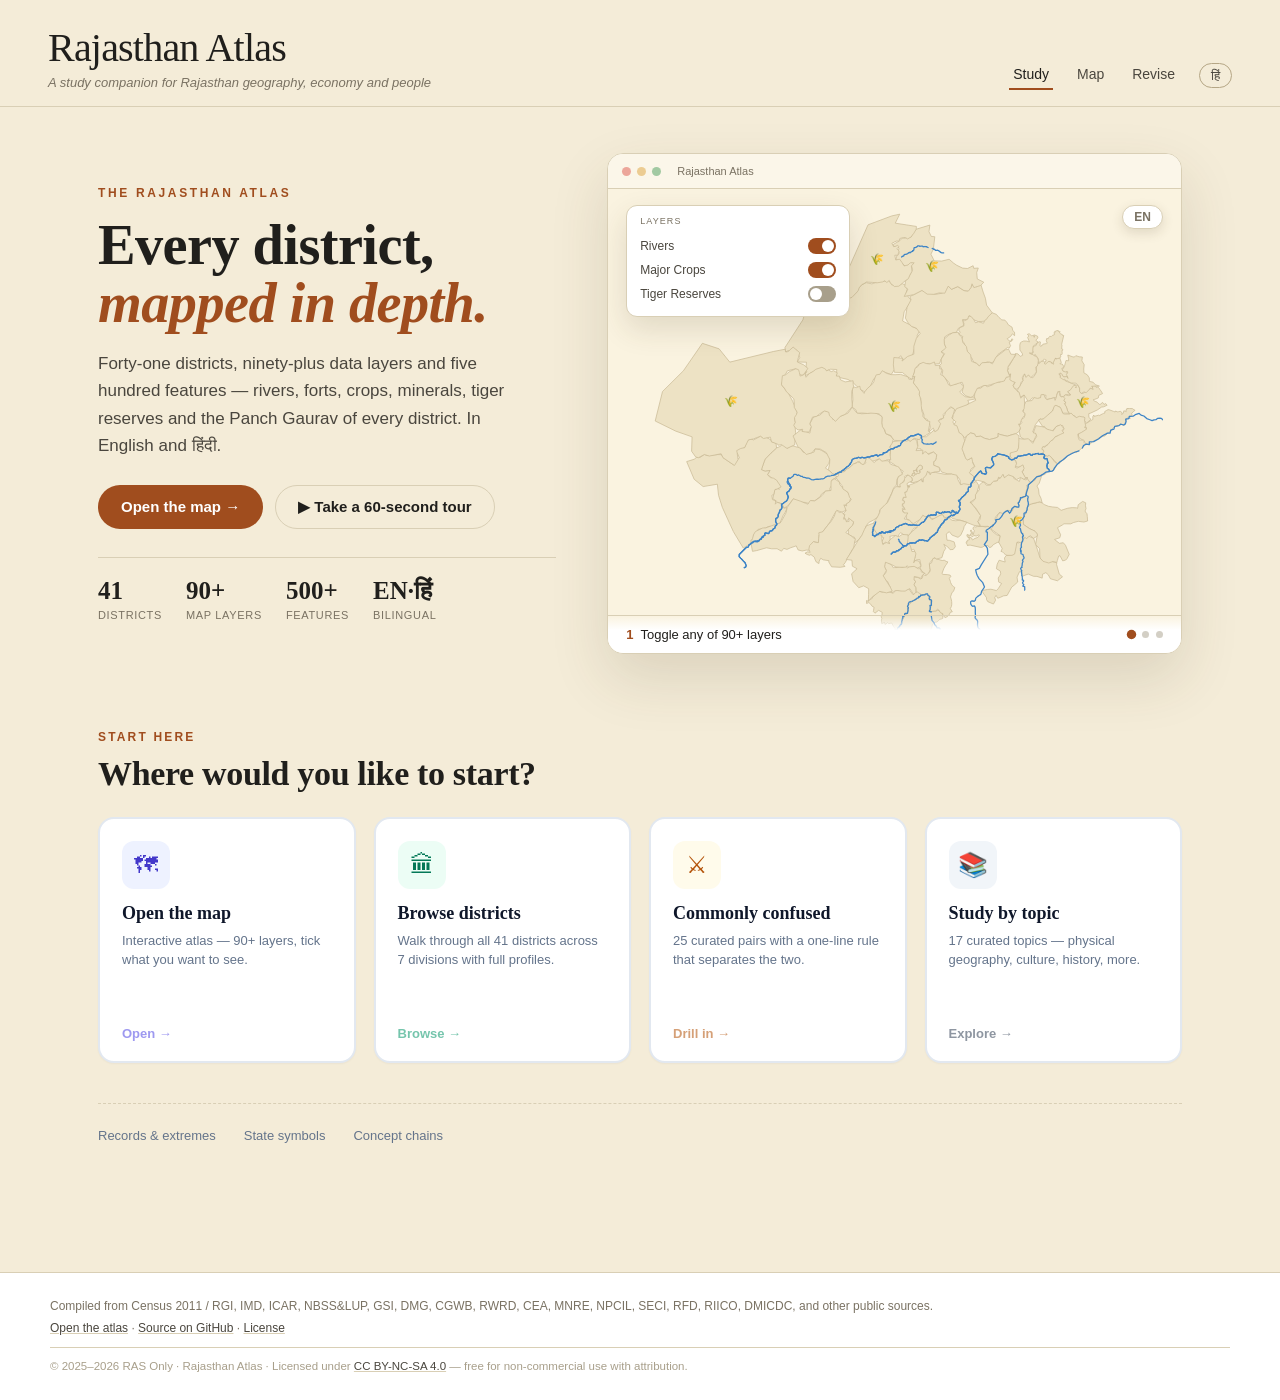
==== commit 885f561d: "polish: breathing room + section lead between hero and role cards The auto-run hero sat almost flush" ====
--- a/index.html
+++ b/index.html
@@ -31,6 +31,7 @@
 
   <link rel="stylesheet" href="atlas/ui/styles/theme.css" />
   <link rel="stylesheet" href="atlas/ui/components/study.css" />
+  <script type="module" src="atlas/core/Security.js"></script>
 </head>
 <body class="study-body view-home">
 
@@ -97,6 +98,12 @@
       </div>
     </section>
 
+    <!-- Section lead — introduces the four ways in, and gives the hero room. -->
+    <div class="ways-lead" id="ways-lead">
+      <span class="ways-kicker" data-i18n="Start here">Start here</span>
+      <h2 class="ways-title" data-i18n="Where would you like to start?">Where would you like to start?</h2>
+    </div>
+
     <!-- Four role cards — one decision per screen. -->
     <section class="role-cards" id="role-cards" aria-label="Choose your entry">
       <a class="role-card role-card--indigo" href="./map.html">
--- a/atlas/ui/components/study.css
+++ b/atlas/ui/components/study.css
@@ -910,3 +910,30 @@
 @media (max-width:820px){
   .study-hero-lead{grid-template-columns:1fr;gap:26px;margin-bottom:22px}
 }
+
+/* ============================================================
+   Landing section lead — gives the auto-run hero room to breathe
+   and introduces the four role cards with an editorial heading.
+   ============================================================ */
+.study-hero-lead { margin-bottom: 0; }          /* spacing handled by .ways-lead */
+.ways-lead {
+  max-width: 1160px;
+  margin: clamp(44px, 6vw, 76px) auto 24px;     /* generous gap below the hero */
+}
+.ways-kicker {
+  display: block;
+  font-family: var(--sans);
+  font-size: 12px; font-weight: 700; letter-spacing: 0.18em; text-transform: uppercase;
+  color: var(--accent);
+  margin: 0 0 10px;
+}
+.ways-title {
+  font-family: var(--serif);
+  font-size: clamp(24px, 3vw, 34px); font-weight: 600; letter-spacing: -0.01em;
+  line-height: 1.15; color: var(--ink); margin: 0; text-wrap: balance;
+}
+/* Align the role-card grid to the hero width and centre it. */
+.role-cards { max-width: 1160px; margin: 0 auto 40px; gap: 18px; }
+/* Hide the lead when a sub-view is open (mirrors #role-cards). */
+body.view-sub #ways-lead { display: none; }
+@media (max-width: 820px) { .ways-lead { margin-top: 32px; } }
